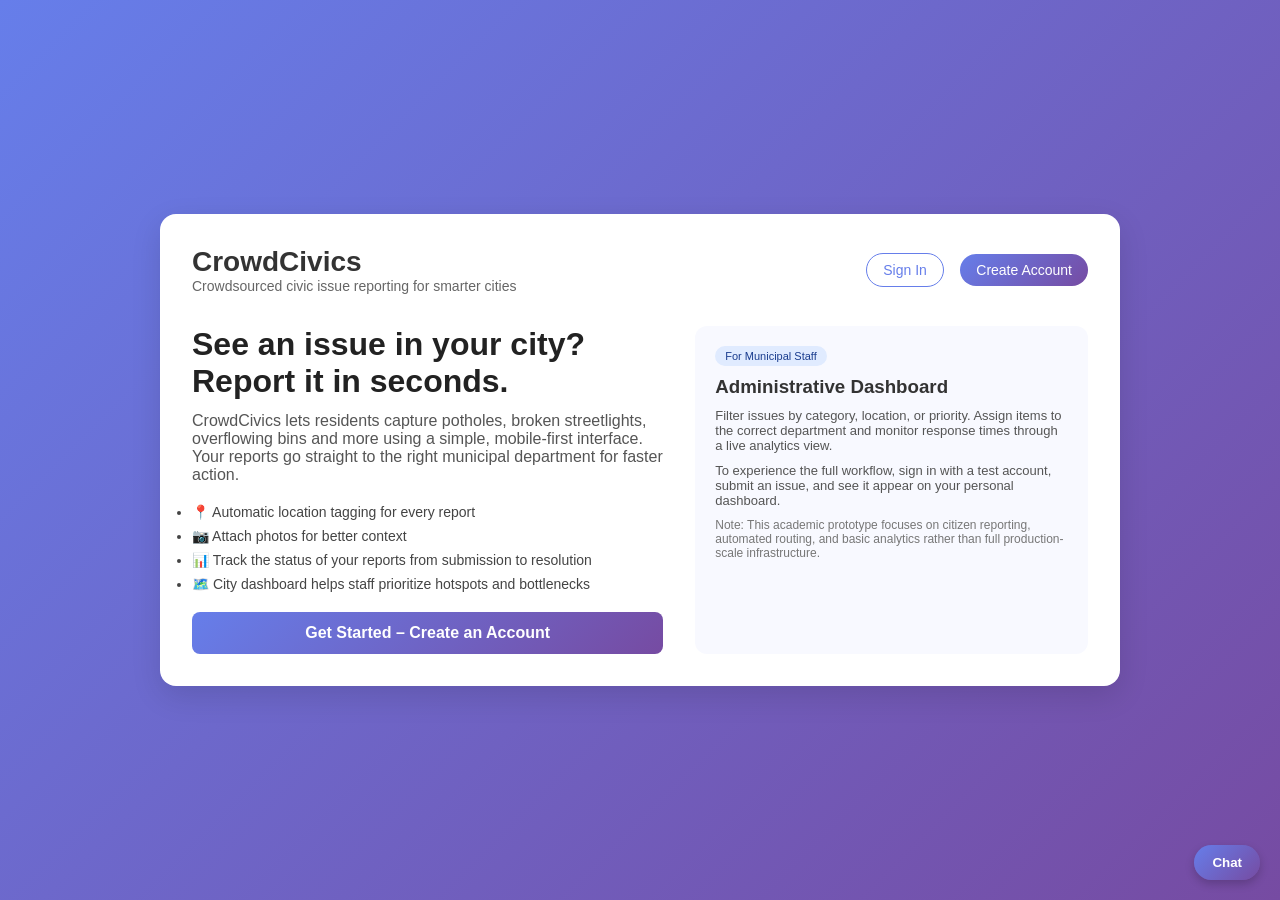
==== index.html @ 0d4c7536 "first commit" ====
<!DOCTYPE html>
<html lang="en">
<head>
    <meta charset="UTF-8">
    <meta name="viewport" content="width=device-width, initial-scale=1.0">
    <title>CrowdCivics - Civic Issue Reporting</title>
    <link rel="stylesheet" href="styles.css">
    <style>
        .landing-page {
            background: white;
            border-radius: 16px;
            padding: 32px;
            box-shadow: 0 10px 30px rgba(0,0,0,0.12);
            max-width: 960px;
            margin: 0 auto;
        }
        .landing-header {
            display: flex;
            justify-content: space-between;
            align-items: center;
            margin-bottom: 32px;
        }
        .brand-title {
            font-size: 28px;
            font-weight: 700;
            color: #333;
        }
        .brand-subtitle {
            color: #666;
            font-size: 14px;
        }
        .landing-nav a {
            margin-left: 12px;
            padding: 8px 16px;
            border-radius: 999px;
            font-size: 14px;
            text-decoration: none;
        }
        .nav-login {
            border: 1px solid #667eea;
            color: #667eea;
            background: white;
        }
        .nav-register {
            background: linear-gradient(135deg, #667eea 0%, #764ba2 100%);
            color: white;
            border: none;
        }
        .landing-content {
            display: grid;
            grid-template-columns: 1.2fr 1fr;
            gap: 32px;
        }
        .landing-hero h1 {
            font-size: 32px;
            margin-bottom: 12px;
            color: #222;
        }
        .landing-hero p {
            color: #555;
            margin-bottom: 20px;
        }
        .landing-bullets li {
            margin-bottom: 8px;
            color: #444;
            font-size: 14px;
        }
        .cta-buttons {
            margin-top: 20px;
        }
        .cta-buttons a {
            text-decoration: none;
        }
        .landing-secondary {
            background: #f8f9ff;
            border-radius: 12px;
            padding: 20px;
        }
        .landing-secondary h3 {
            margin-bottom: 10px;
            color: #333;
        }
        .landing-secondary p {
            font-size: 13px;
            color: #555;
            margin-bottom: 10px;
        }
        .landing-tag {
            display: inline-block;
            padding: 4px 10px;
            border-radius: 999px;
            background: #e0ebff;
            color: #1a3d8f;
            font-size: 11px;
            margin-bottom: 10px;
        }
        @media (max-width: 900px) {
            .landing-content {
                grid-template-columns: 1fr;
            }
            .landing-header {
                flex-direction: column;
                align-items: flex-start;
                gap: 12px;
            }
            .landing-page {
                padding: 24px 18px;
            }
        }
    </style>
</head>
<body>
    <div class="container">
        <div class="landing-page">
            <header class="landing-header">
                <div>
                    <div class="brand-title">CrowdCivics</div>
                    <div class="brand-subtitle">Crowdsourced civic issue reporting for smarter cities</div>
                </div>
                <nav class="landing-nav">
                    <a href="login.html" class="nav-login">Sign In</a>
                    <a href="register.html" class="nav-register">Create Account</a>
                </nav>
            </header>

            <main class="landing-content">
                <section class="landing-hero">
                    <h1>See an issue in your city? Report it in seconds.</h1>
                    <p>
                        CrowdCivics lets residents capture potholes, broken streetlights, overflowing bins
                        and more using a simple, mobile-first interface. Your reports go straight to the
                        right municipal department for faster action.
                    </p>
                    <ul class="landing-bullets">
                        <li>📍 Automatic location tagging for every report</li>
                        <li>📷 Attach photos for better context</li>
                        <li>📊 Track the status of your reports from submission to resolution</li>
                        <li>🗺️ City dashboard helps staff prioritize hotspots and bottlenecks</li>
                    </ul>
                    <div class="cta-buttons">
                        <a href="register.html">
                            <button class="btn-primary" type="button">Get Started – Create an Account</button>
                        </a>
                    </div>
                </section>

                <aside class="landing-secondary">
                    <span class="landing-tag">For Municipal Staff</span>
                    <h3>Administrative Dashboard</h3>
                    <p>
                        Filter issues by category, location, or priority. Assign items to the correct
                        department and monitor response times through a live analytics view.
                    </p>
                    <p>
                        To experience the full workflow, sign in with a test account, submit an issue,
                        and see it appear on your personal dashboard.
                    </p>
                    <p style="font-size:12px;color:#777;margin-top:8px;">
                        Note: This academic prototype focuses on citizen reporting, automated routing, and
                        basic analytics rather than full production-scale infrastructure.
                    </p>
                </aside>
            </main>
        </div>
    </div>

    <!-- Simple in-app chatbot widget -->
    <div class="chat-widget">
        <button id="chatToggle" class="chat-toggle">Chat</button>
        <div id="chatWindow" class="chat-window" aria-hidden="true">
            <div class="chat-header">
                <span>CrowdCivics Assistant</span>
                <button id="chatClose" class="chat-close">&times;</button>
            </div>
            <div id="chatMessages" class="chat-messages"></div>
            <form id="chatForm" class="chat-form">
                <input
                    id="chatInput"
                    type="text"
                    class="chat-input"
                    placeholder="Ask how to report an issue..."
                    autocomplete="off"
                />
                <button type="submit" class="chat-send">Send</button>
            </form>
        </div>
    </div>

    <script src="main.js"></script>
</body>
</html>
---- styles.css ----
/* Reset and Base Styles */
* {
    margin: 0;
    padding: 0;
    box-sizing: border-box;
}

body {
    font-family: 'Segoe UI', Tahoma, Geneva, Verdana, sans-serif;
    background: linear-gradient(135deg, #667eea 0%, #764ba2 100%);
    min-height: 100vh;
    display: flex;
    align-items: center;
    justify-content: center;
    padding: 20px;
}

.container {
    width: 100%;
    max-width: 1200px;
}

/* Login/Register Cards */
.login-card {
    background: white;
    padding: 40px;
    border-radius: 12px;
    box-shadow: 0 10px 30px rgba(0, 0, 0, 0.1);
    width: 100%;
    max-width: 400px;
    margin: 0 auto;
}

.login-card h2 {
    color: #333;
    text-align: center;
    margin-bottom: 8px;
    font-size: 28px;
}

.subtitle {
    color: #666;
    text-align: center;
    margin-bottom: 30px;
    font-size: 14px;
}

/* Form Styles */
.form-group {
    margin-bottom: 20px;
}

.form-group label {
    display: block;
    margin-bottom: 6px;
    color: #333;
    font-weight: 500;
    font-size: 14px;
}

.form-group input {
    width: 100%;
    padding: 12px 16px;
    border: 2px solid #e1e5e9;
    border-radius: 8px;
    font-size: 14px;
    transition: border-color 0.3s ease;
}

.form-group input:focus {
    outline: none;
    border-color: #667eea;
}

/* Button Styles */
.btn-primary {
    width: 100%;
    padding: 12px;
    background: linear-gradient(135deg, #667eea 0%, #764ba2 100%);
    color: white;
    border: none;
    border-radius: 8px;
    font-size: 16px;
    font-weight: 600;
    cursor: pointer;
    transition: transform 0.2s ease;
}

.btn-primary:hover {
    transform: translateY(-2px);
}

.btn-secondary {
    padding: 10px 20px;
    background: #6c757d;
    color: white;
    border: none;
    border-radius: 6px;
    cursor: pointer;
    font-size: 14px;
}

.btn-secondary:hover {
    background: #5a6268;
}

/* Links */
.links {
    margin-top: 20px;
    text-align: center;
}

.links a {
    color: #667eea;
    text-decoration: none;
    font-size: 14px;
}

.links a:hover {
    text-decoration: underline;
}

.links p {
    margin: 8px 0;
}

/* Message Styles */
.message {
    margin-top: 20px;
    padding: 12px;
    border-radius: 6px;
    text-align: center;
    font-size: 14px;
}

.success {
    background: #d4edda;
    color: #155724;
    border: 1px solid #c3e6cb;
}

.error {
    background: #f8d7da;
    color: #721c24;
    border: 1px solid #f5c6cb;
}

.info {
    background: #d1ecf1;
    color: #0c5460;
    border: 1px solid #bee5eb;
}

/* Dashboard Styles */
.dashboard {
    background: white;
    border-radius: 12px;
    padding: 30px;
    box-shadow: 0 10px 30px rgba(0, 0, 0, 0.1);
}

.dashboard-header {
    display: flex;
    justify-content: space-between;
    align-items: center;
    margin-bottom: 30px;
    padding-bottom: 20px;
    border-bottom: 1px solid #e1e5e9;
}

.dashboard-header h1 {
    color: #333;
    font-size: 32px;
}

.header-nav {
    display: flex;
    align-items: center;
    gap: 10px;
    flex-wrap: wrap;
}

.nav-link {
    text-decoration: none;
    padding: 8px 14px;
    border-radius: 999px;
    font-size: 13px;
    color: #444;
    border: 1px solid #e1e5e9;
    background: #ffffff;
    transition: background 0.2s ease, color 0.2s ease, border-color 0.2s ease;
}

.nav-link:hover {
    background: #667eea;
    color: #ffffff;
    border-color: #667eea;
}

.user-info {
    margin-bottom: 30px;
}

.user-info h2 {
    color: #333;
    margin-bottom: 15px;
}

.info-card {
    background: #f8f9fa;
    padding: 20px;
    border-radius: 8px;
    border-left: 4px solid #667eea;
}

.info-card p {
    margin: 8px 0;
    color: #555;
}

.dashboard-actions h3 {
    color: #333;
    margin-bottom: 15px;
}

.action-buttons {
    display: flex;
    gap: 15px;
    flex-wrap: wrap;
}

.btn-action {
    padding: 12px 24px;
    background: #667eea;
    color: white;
    border: none;
    border-radius: 6px;
    cursor: pointer;
    font-size: 14px;
    transition: background 0.3s ease;
}

.btn-action:hover {
    background: #5a6fd8;
}
/* Add to your existing CSS */
.input-with-button {
    display: flex;
    gap: 10px;
}

.input-with-button input {
    flex: 1;
}

.btn-secondary {
    padding: 12px 16px;
    background: #6c757d;
    color: white;
    border: none;
    border-radius: 6px;
    cursor: pointer;
    font-size: 14px;
    white-space: nowrap;
}

.btn-secondary:hover {
    background: #5a6268;
}

.btn-secondary:disabled {
    background: #ccc;
    cursor: not-allowed;
}

.otp-timer {
    font-weight: bold;
}

/* Responsive adjustments */
@media (max-width: 480px) {
    .input-with-button {
        flex-direction: column;
    }
    
    .btn-secondary {
        width: 100%;
    }
}

/* Responsive Design */
@media (max-width: 768px) {
    .container {
        padding: 10px;
    }
    
    .login-card {
        padding: 30px 20px;
    }
    
    .dashboard {
        padding: 20px;
    }
    
    .dashboard-header {
        flex-direction: column;
        gap: 15px;
        text-align: center;
    }
    
    .action-buttons,
    .header-nav {
        flex-direction: column;
        justify-content: center;
    }
    
    .btn-action {
        width: 100%;
    }
}

.debug-info {
    border-left: 4px solid #007bff;
    font-family: monospace;
    font-size: 12px;
}

.info-card {
    background: #f8f9fa;
    padding: 20px;
    border-radius: 8px;
    border-left: 4px solid #28a745;
}

.info-card p {
    margin: 8px 0;
    padding: 5px;
    background: white;
    border-radius: 4px;
}

/* Issue reporting dashboard */
.dashboard-grid {
    display: grid;
    grid-template-columns: 1.2fr 1fr;
    gap: 24px;
    margin-bottom: 24px;
}

.card {
    background: #ffffff;
    border-radius: 10px;
    padding: 20px;
    box-shadow: 0 4px 12px rgba(0, 0, 0, 0.06);
}

.card h2 {
    margin-bottom: 16px;
    color: #333;
}

.issue-list {
    max-height: 420px;
    overflow-y: auto;
    display: flex;
    flex-direction: column;
    gap: 12px;
}

.issue-card {
    border: 1px solid #e1e5e9;
    border-radius: 8px;
    padding: 12px 14px;
    background: #fafbfc;
}

.issue-card-header {
    display: flex;
    justify-content: space-between;
    align-items: center;
    margin-bottom: 4px;
}

.issue-title {
    font-weight: 600;
    color: #222;
    font-size: 14px;
}

.issue-status {
    font-size: 11px;
    padding: 3px 8px;
    border-radius: 999px;
    text-transform: uppercase;
    letter-spacing: 0.04em;
}

.status-NEW {
    background: #e3f2fd;
    color: #0d47a1;
}

.status-IN_PROGRESS {
    background: #fff3cd;
    color: #856404;
}

.status-RESOLVED {
    background: #d4edda;
    color: #155724;
}

.status-REJECTED {
    background: #f8d7da;
    color: #721c24;
}

.issue-meta {
    font-size: 11px;
    color: #666;
    margin-bottom: 6px;
}

.issue-description {
    font-size: 13px;
    color: #444;
    margin-bottom: 6px;
}

.issue-photo-thumb {
    max-width: 100%;
    max-height: 120px;
    border-radius: 6px;
    margin-top: 4px;
}

.location-row {
    display: flex;
    gap: 10px;
    align-items: center;
    flex-wrap: wrap;
}

.location-coordinates {
    font-size: 12px;
    color: #555;
}

.analytics-grid {
    display: grid;
    grid-template-columns: repeat(auto-fit, minmax(160px, 1fr));
    gap: 16px;
}

.analytics-card {
    background: #f8f9fa;
    padding: 14px;
    border-radius: 8px;
    border-left: 4px solid #667eea;
}

.analytics-card h4 {
    font-size: 13px;
    margin-bottom: 8px;
    color: #333;
}

.analytics-card p {
    font-size: 13px;
    margin-bottom: 4px;
    color: #555;
}

@media (max-width: 900px) {
    .dashboard-grid {
        grid-template-columns: 1fr;
    }
}

/* Dashboard quick options */
.dashboard-options {
    margin-bottom: 24px;
}

.dashboard-options h2 {
    margin-bottom: 12px;
    color: #333;
}

.option-grid {
    display: grid;
    grid-template-columns: repeat(auto-fit, minmax(200px, 1fr));
    gap: 16px;
}

.option-card {
    display: block;
    background: #f8f9fa;
    border-radius: 10px;
    padding: 16px;
    text-decoration: none;
    color: inherit;
    box-shadow: 0 2px 8px rgba(0,0,0,0.04);
    border: 1px solid #e1e5e9;
    transition: transform 0.15s ease, box-shadow 0.15s ease, border-color 0.15s ease;
}

.option-card h3 {
    font-size: 16px;
    margin-bottom: 8px;
    color: #222;
}

.option-card p {
    font-size: 13px;
    color: #555;
}

.option-card:hover {
    transform: translateY(-2px);
    box-shadow: 0 4px 14px rgba(0,0,0,0.08);
    border-color: #667eea;
}

/* Chatbot widget */
.chat-widget {
    position: fixed;
    right: 20px;
    bottom: 20px;
    z-index: 1000;
}

.chat-toggle {
    padding: 10px 18px;
    border-radius: 999px;
    border: none;
    background: linear-gradient(135deg, #667eea 0%, #764ba2 100%);
    color: #ffffff;
    font-weight: 600;
    cursor: pointer;
    box-shadow: 0 4px 10px rgba(0,0,0,0.2);
}

.chat-window {
    display: none;
    position: absolute;
    right: 0;
    bottom: 50px;
    width: 320px;
    max-height: 420px;
    background: #ffffff;
    border-radius: 10px;
    box-shadow: 0 8px 20px rgba(0,0,0,0.25);
    overflow: hidden;
}

.chat-window.open {
    display: flex;
    flex-direction: column;
}

.chat-header {
    display: flex;
    justify-content: space-between;
    align-items: center;
    padding: 10px 12px;
    background: #667eea;
    color: #ffffff;
    font-size: 14px;
}

.chat-close {
    background: transparent;
    border: none;
    color: #ffffff;
    font-size: 18px;
    cursor: pointer;
}

.chat-messages {
    padding: 10px;
    flex: 1;
    overflow-y: auto;
    font-size: 13px;
    background: #f7f7fb;
}

.chat-message {
    margin-bottom: 8px;
    max-width: 90%;
    padding: 6px 10px;
    border-radius: 8px;
}

.chat-message.user {
    background: #e3f2fd;
    align-self: flex-end;
}

.chat-message.bot {
    background: #ffffff;
    border: 1px solid #e1e5e9;
}

.chat-form {
    display: flex;
    gap: 6px;
    padding: 8px;
    border-top: 1px solid #e1e5e9;
    background: #ffffff;
}

.chat-input {
    flex: 1;
    border-radius: 6px;
    border: 1px solid #d0d4da;
    padding: 6px 8px;
    font-size: 13px;
}

.chat-send {
    padding: 6px 10px;
    border-radius: 6px;
    border: none;
    background: #667eea;
    color: #ffffff;
    font-size: 13px;
    cursor: pointer;
}

@media (max-width: 768px) {
    .chat-widget {
        right: 10px;
        bottom: 10px;
    }
    .chat-window {
        width: calc(100vw - 20px);
        right: 0;
        left: 0;
        margin: 0 auto;
        bottom: 60px;
        max-height: 60vh;
    }
}
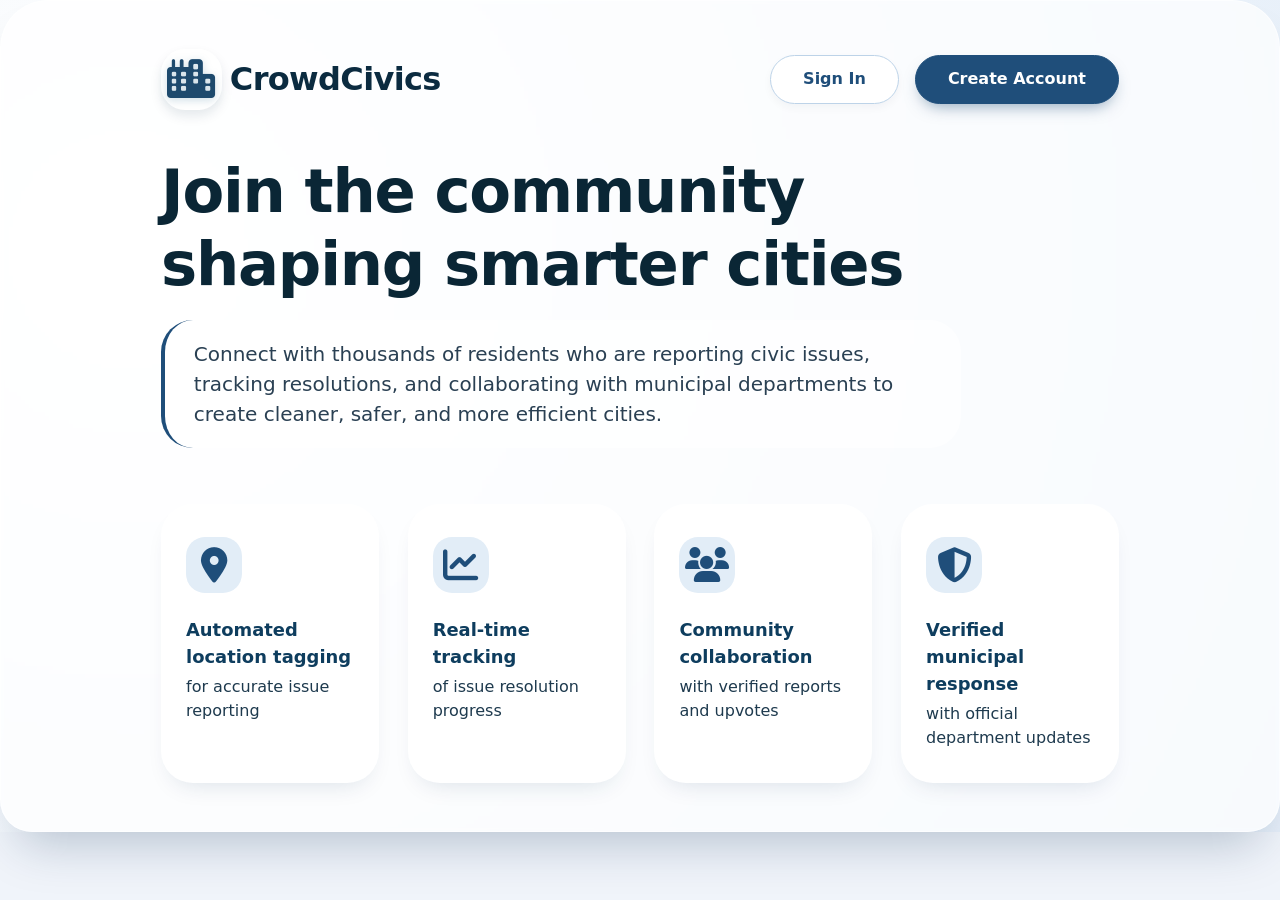
==== commit 0a5204d9: "Updated frontend UI and fixed login issues" ====
--- a/index.html
+++ b/index.html
@@ -1,191 +1,301 @@
 <!DOCTYPE html>
 <html lang="en">
+
 <head>
     <meta charset="UTF-8">
     <meta name="viewport" content="width=device-width, initial-scale=1.0">
-    <title>CrowdCivics - Civic Issue Reporting</title>
-    <link rel="stylesheet" href="styles.css">
+    <title>CrowdCivics · full‑screen welcome</title>
+    <link rel="stylesheet" href="https://cdnjs.cloudflare.com/ajax/libs/font-awesome/6.4.0/css/all.min.css">
     <style>
-        .landing-page {
+        * {
+            margin: 0;
+            padding: 0;
+            box-sizing: border-box;
+        }
+
+        html,
+        body {
+            background: #f0f4fa;
+            font-family: system-ui, -apple-system, 'Segoe UI', Roboto, 'Helvetica Neue', sans-serif;
+            line-height: 1.5;
+            color: #1e293b;
+        }
+
+        .brand-section {
+            display: flex;
+            align-items: center;
+            justify-content: center;
+            background: radial-gradient(circle at 10% 30%, #ffffff, #e6eff9);
+            /* padding: 2rem 1.5rem; */
+        }
+
+        .brand-content {
+            margin: 0 auto;
+            background-color: rgba(255, 255, 255, 0.7);
+            backdrop-filter: blur(2px);
+            border-radius: 3rem 3rem 2rem 2rem;
+            padding: 3rem 10rem;
+            box-shadow: 0 30px 50px -20px rgba(0, 40, 80, 0.25);
+            border: 1px solid rgba(255, 255, 255, 0.6);
+        }
+
+        .logo {
+            display: flex;
+            align-items: center;
+            justify-content: space-between;
+            flex-wrap: wrap;
+            gap: 1.5rem 1rem;
+            margin-bottom: 2.8rem;
+        }
+
+        .logo-icon {
+            font-size: 2.4rem;
+            color: #1e4a6d;
             background: white;
-            border-radius: 16px;
-            padding: 32px;
-            box-shadow: 0 10px 30px rgba(0,0,0,0.12);
-            max-width: 960px;
-            margin: 0 auto;
-        }
-        .landing-header {
-            display: flex;
-            justify-content: space-between;
-            align-items: center;
-            margin-bottom: 32px;
-        }
+            width: 3.8rem;
+            height: 3.8rem;
+            display: inline-flex;
+            align-items: center;
+            justify-content: center;
+            border-radius: 1.5rem;
+            box-shadow: 0 6px 12px rgba(0, 40, 70, 0.1);
+        }
+
+        .logo-text {
+            font-size: 2rem;
+            font-weight: 650;
+            letter-spacing: -0.02em;
+            color: #0b2b40;
+            margin-left: 0.2rem;
+        }
+
+        .form-toggle {
+            display: flex;
+            gap: 1rem;
+            align-items: center;
+            flex-wrap: wrap;
+        }
+
+        a.toggle-btn {
+            text-decoration: none;
+            display: inline-block;
+            font-weight: 600;
+            font-size: 1rem;
+            padding: 0.7rem 2rem;
+            border-radius: 60px;
+            transition: all 0.2s ease;
+            text-align: center;
+            border: 1.5px solid transparent;
+            cursor: pointer;
+        }
+
+        #loginToggle {
+            background-color: white;
+            color: #1f4e7a;
+            border-color: #bdd3e8;
+            box-shadow: 0 4px 8px rgba(0, 30, 60, 0.04);
+        }
+
+        #loginToggle:hover {
+            background-color: #e9f0f8;
+            border-color: #7fa3c2;
+            transform: translateY(-2px);
+            box-shadow: 0 12px 18px -8px rgba(20, 80, 140, 0.2);
+        }
+
+        #registerToggle {
+            background: #1f4e7a;
+            color: white;
+            border-color: #1f4e7a;
+            box-shadow: 0 8px 16px -6px #1f4e7a80;
+        }
+
+        #registerToggle:hover {
+            background: #123a5a;
+            border-color: #0e2e48;
+            transform: translateY(-2px);
+            box-shadow: 0 16px 22px -8px #0f3e62;
+        }
+
         .brand-title {
-            font-size: 28px;
+            font-size: clamp(2.2rem, 5vw, 3.8rem);
+            font-weight: 750;
+            line-height: 1.2;
+            max-width: 900px;
+            color: #0a2635;
+            margin: 0.5rem 0 1.2rem 0;
+            letter-spacing: -0.02em;
+        }
+
+        .brand-subtitle {
+            font-size: 1.25rem;
+            color: #2a4053;
+            max-width: 800px;
+            margin-bottom: 3.5rem;
+            font-weight: 400;
+            background: rgba(255, 255, 255, 0.6);
+            padding: 1.2rem 1.8rem;
+            border-radius: 2rem;
+            border-left: 4px solid #1f4e7a;
+        }
+
+        .features {
+            display: grid;
+            grid-template-columns: repeat(4, 1fr);
+            gap: 1.8rem;
+            margin-top: 2rem;
+        }
+
+        .feature-item {
+            background: white;
+            border-radius: 2rem;
+            padding: 2rem 1.5rem;
+            display: flex;
+            flex-direction: column;
+            align-items: flex-start;
+            box-shadow: 0 12px 24px -12px rgba(0, 47, 85, 0.15);
+            transition: transform 0.2s, box-shadow 0.2s;
+            border: 1px solid rgba(255, 255, 255, 0.7);
+        }
+
+        .feature-item:hover {
+            transform: translateY(-6px);
+            box-shadow: 0 26px 35px -14px #1f4e7a50;
+        }
+
+        .feature-icon {
+            font-size: 2.2rem;
+            background: #e2edf7;
+            color: #1f4e7a;
+            width: 3.5rem;
+            height: 3.5rem;
+            display: flex;
+            align-items: center;
+            justify-content: center;
+            border-radius: 1.2rem;
+            margin-bottom: 1.5rem;
+        }
+
+        .feature-text {
+            font-size: 1rem;
+            color: #1e3a4e;
+            line-height: 1.5;
+        }
+
+        .feature-text strong {
+            color: #0e3d5e;
             font-weight: 700;
-            color: #333;
-        }
-        .brand-subtitle {
-            color: #666;
-            font-size: 14px;
-        }
-        .landing-nav a {
-            margin-left: 12px;
-            padding: 8px 16px;
-            border-radius: 999px;
-            font-size: 14px;
-            text-decoration: none;
-        }
-        .nav-login {
-            border: 1px solid #667eea;
-            color: #667eea;
-            background: white;
-        }
-        .nav-register {
-            background: linear-gradient(135deg, #667eea 0%, #764ba2 100%);
-            color: white;
-            border: none;
-        }
-        .landing-content {
-            display: grid;
-            grid-template-columns: 1.2fr 1fr;
-            gap: 32px;
-        }
-        .landing-hero h1 {
-            font-size: 32px;
-            margin-bottom: 12px;
-            color: #222;
-        }
-        .landing-hero p {
-            color: #555;
-            margin-bottom: 20px;
-        }
-        .landing-bullets li {
-            margin-bottom: 8px;
-            color: #444;
-            font-size: 14px;
-        }
-        .cta-buttons {
-            margin-top: 20px;
-        }
-        .cta-buttons a {
-            text-decoration: none;
-        }
-        .landing-secondary {
-            background: #f8f9ff;
-            border-radius: 12px;
-            padding: 20px;
-        }
-        .landing-secondary h3 {
-            margin-bottom: 10px;
-            color: #333;
-        }
-        .landing-secondary p {
-            font-size: 13px;
-            color: #555;
-            margin-bottom: 10px;
-        }
-        .landing-tag {
-            display: inline-block;
-            padding: 4px 10px;
-            border-radius: 999px;
-            background: #e0ebff;
-            color: #1a3d8f;
-            font-size: 11px;
-            margin-bottom: 10px;
-        }
-        @media (max-width: 900px) {
-            .landing-content {
+            display: block;
+            margin-bottom: 0.25rem;
+            font-size: 1.12rem;
+        }
+
+        /* @media (max-width: 1000px) {
+            .features {
+                grid-template-columns: repeat(2, 1fr);
+            }
+
+            .brand-content {
+                padding: 2.5rem 2rem;
+            }
+        } */
+
+        @media (max-width: 600px) {
+            .features {
                 grid-template-columns: 1fr;
             }
-            .landing-header {
+
+            .logo {
                 flex-direction: column;
                 align-items: flex-start;
-                gap: 12px;
-            }
-            .landing-page {
-                padding: 24px 18px;
-            }
+            }
+
+            .form-toggle {
+                width: 100%;
+                justify-content: flex-start;
+            }
+        }
+
+        @media (min-width: 1800px) {
+            .brand-content {
+                max-width: 1500px;
+            }
+        }
+
+        a.toggle-btn:active {
+            transform: translateY(1px);
+            box-shadow: none;
+        }
+
+        .logo-icon i {
+            filter: drop-shadow(0 2px 4px rgba(0, 80, 120, 0.2));
         }
     </style>
 </head>
+
 <body>
-    <div class="container">
-        <div class="landing-page">
-            <header class="landing-header">
-                <div>
-                    <div class="brand-title">CrowdCivics</div>
-                    <div class="brand-subtitle">Crowdsourced civic issue reporting for smarter cities</div>
-                </div>
-                <nav class="landing-nav">
-                    <a href="login.html" class="nav-login">Sign In</a>
-                    <a href="register.html" class="nav-register">Create Account</a>
-                </nav>
-            </header>
-
-            <main class="landing-content">
-                <section class="landing-hero">
-                    <h1>See an issue in your city? Report it in seconds.</h1>
-                    <p>
-                        CrowdCivics lets residents capture potholes, broken streetlights, overflowing bins
-                        and more using a simple, mobile-first interface. Your reports go straight to the
-                        right municipal department for faster action.
-                    </p>
-                    <ul class="landing-bullets">
-                        <li>📍 Automatic location tagging for every report</li>
-                        <li>📷 Attach photos for better context</li>
-                        <li>📊 Track the status of your reports from submission to resolution</li>
-                        <li>🗺️ City dashboard helps staff prioritize hotspots and bottlenecks</li>
-                    </ul>
-                    <div class="cta-buttons">
-                        <a href="register.html">
-                            <button class="btn-primary" type="button">Get Started – Create an Account</button>
-                        </a>
-                    </div>
-                </section>
-
-                <aside class="landing-secondary">
-                    <span class="landing-tag">For Municipal Staff</span>
-                    <h3>Administrative Dashboard</h3>
-                    <p>
-                        Filter issues by category, location, or priority. Assign items to the correct
-                        department and monitor response times through a live analytics view.
-                    </p>
-                    <p>
-                        To experience the full workflow, sign in with a test account, submit an issue,
-                        and see it appear on your personal dashboard.
-                    </p>
-                    <p style="font-size:12px;color:#777;margin-top:8px;">
-                        Note: This academic prototype focuses on citizen reporting, automated routing, and
-                        basic analytics rather than full production-scale infrastructure.
-                    </p>
-                </aside>
-            </main>
+
+    <div class="brand-section">
+        <div class="brand-content">
+            <div class="logo">
+                <div style="display: flex; align-items: center; gap: 0.3rem;">
+                    <div class="logo-icon">
+                        <i class="fas fa-city"></i>
+                    </div>
+                    <div class="logo-text">CrowdCivics</div>
+                </div>
+                <div class="form-toggle">
+                    <a href="login.html" class="toggle-btn" id="loginToggle" target="_blank">Sign In</a>
+                    <a href="register.html" class="toggle-btn" id="registerToggle" target="_blank">Create Account</a>
+                </div>
+            </div>
+
+            <h1 class="brand-title">Join the community shaping smarter cities</h1>
+            <p class="brand-subtitle">
+                Connect with thousands of residents who are reporting civic issues, tracking resolutions,
+                and collaborating with municipal departments to create cleaner, safer, and more efficient cities.
+            </p>
+
+            <div class="features">
+                <div class="feature-item">
+                    <div class="feature-icon">
+                        <i class="fas fa-map-marker-alt"></i>
+                    </div>
+                    <div class="feature-text">
+                        <strong>Automated location tagging</strong> for accurate issue reporting
+                    </div>
+                </div>
+
+                <div class="feature-item">
+                    <div class="feature-icon">
+                        <i class="fas fa-chart-line"></i>
+                    </div>
+                    <div class="feature-text">
+                        <strong>Real-time tracking</strong> of issue resolution progress
+                    </div>
+                </div>
+
+                <div class="feature-item">
+                    <div class="feature-icon">
+                        <i class="fas fa-users"></i>
+                    </div>
+                    <div class="feature-text">
+                        <strong>Community collaboration</strong> with verified reports and upvotes
+                    </div>
+                </div>
+
+                <div class="feature-item">
+                    <div class="feature-icon">
+                        <i class="fas fa-shield-alt"></i>
+                    </div>
+                    <div class="feature-text">
+                        <strong>Verified municipal response</strong> with official department updates
+                    </div>
+                </div>
+            </div>
         </div>
     </div>
 
-    <!-- Simple in-app chatbot widget -->
-    <div class="chat-widget">
-        <button id="chatToggle" class="chat-toggle">Chat</button>
-        <div id="chatWindow" class="chat-window" aria-hidden="true">
-            <div class="chat-header">
-                <span>CrowdCivics Assistant</span>
-                <button id="chatClose" class="chat-close">&times;</button>
-            </div>
-            <div id="chatMessages" class="chat-messages"></div>
-            <form id="chatForm" class="chat-form">
-                <input
-                    id="chatInput"
-                    type="text"
-                    class="chat-input"
-                    placeholder="Ask how to report an issue..."
-                    autocomplete="off"
-                />
-                <button type="submit" class="chat-send">Send</button>
-            </form>
-        </div>
-    </div>
-
-    <script src="main.js"></script>
 </body>
-</html>
+
+</html>
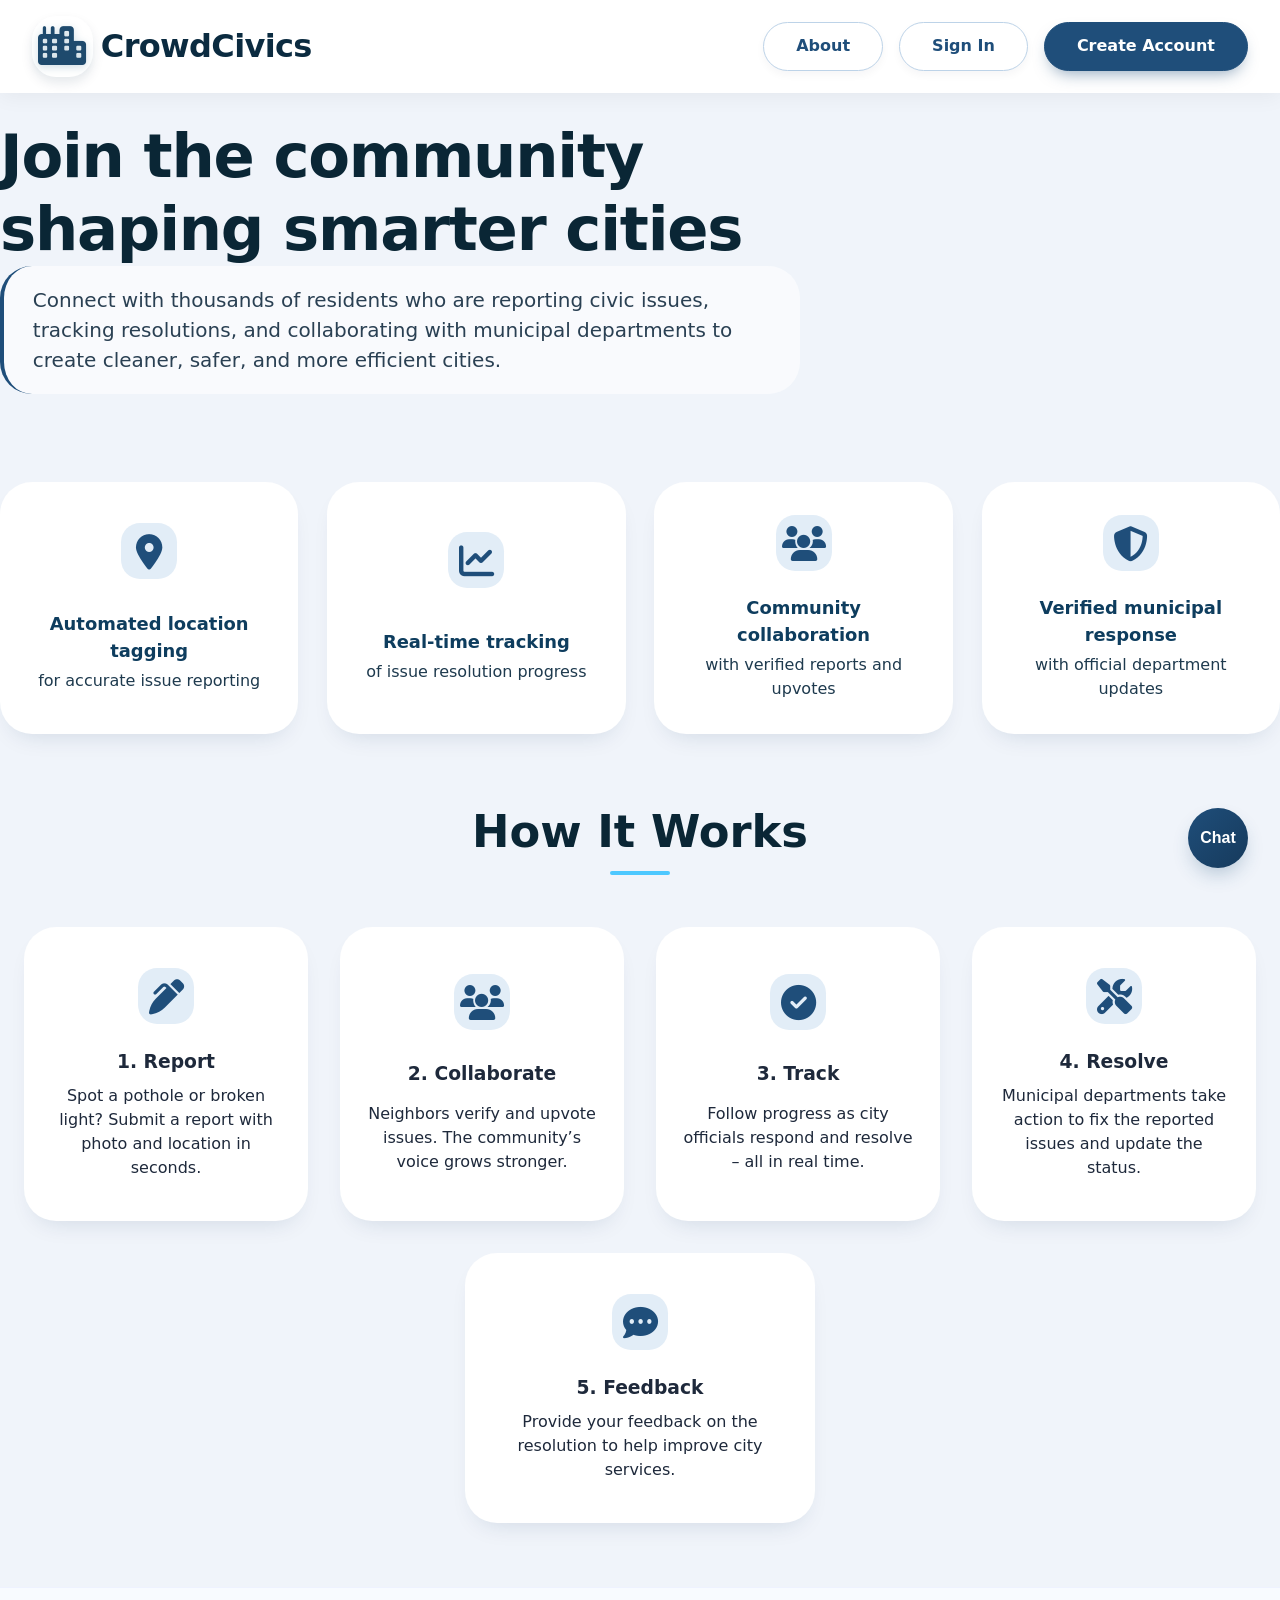
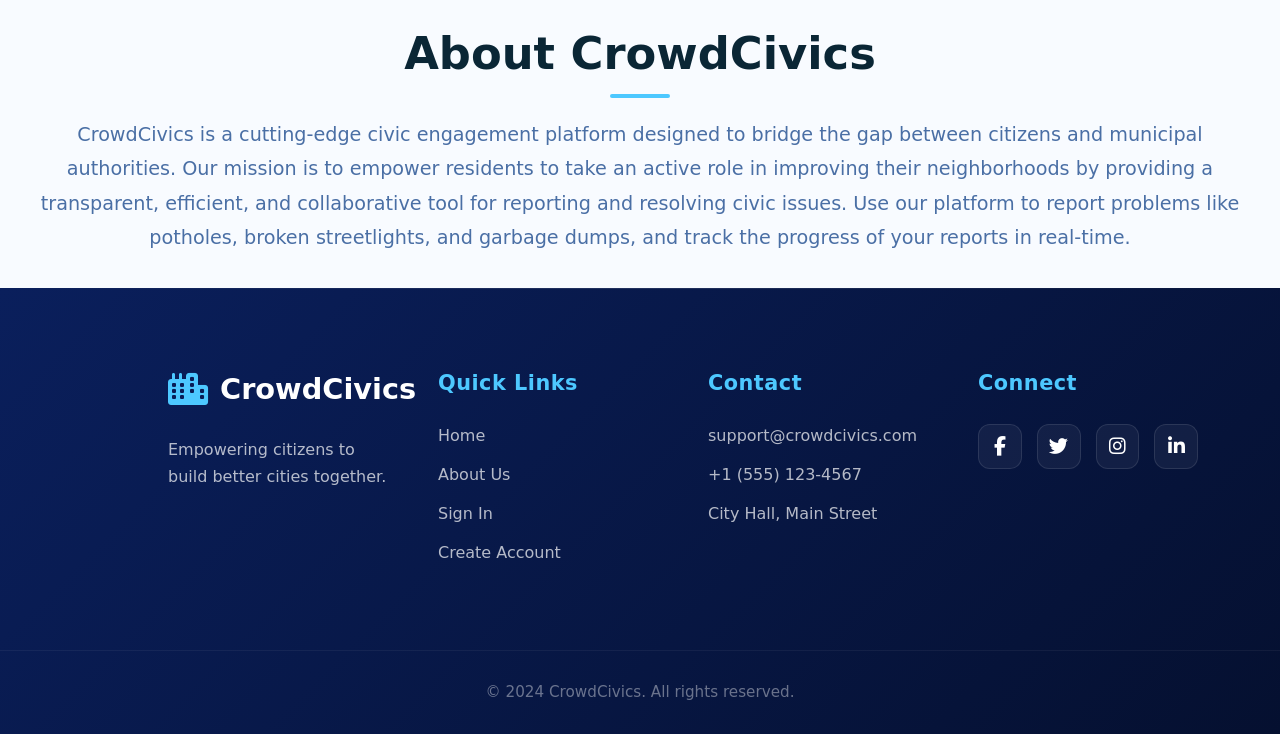
==== commit 668b9ebd: "Describe what you updated" ====
--- a/index.html
+++ b/index.html
@@ -19,14 +19,49 @@
             font-family: system-ui, -apple-system, 'Segoe UI', Roboto, 'Helvetica Neue', sans-serif;
             line-height: 1.5;
             color: #1e293b;
-        }
+            /* Ensure footer stays at bottom if content is short */
+            min-height: 100vh;
+            display: flex;
+            flex-direction: column;
+        }
+
+        .main-container {
+            max-width: 1200px;
+            min-width: 1000px;
+            /* Force rigid layout scaling */
+            margin: 0 auto;
+            width: 90%;
+            padding: 2rem 0;
+        }
+
+        .navbar {
+            background: white;
+            padding: 1rem 2rem;
+            box-shadow: 0 4px 20px rgba(0, 0, 0, 0.05);
+            position: fixed;
+            top: 0;
+            left: 0;
+            width: 100%;
+            z-index: 1000;
+            display: flex;
+            justify-content: center;
+        }
+
+        .navbar .logo {
+            width: 100%;
+            margin-bottom: 0;
+        }
+
+        /* --- Hero / Brand Section --- */
 
         .brand-section {
             display: flex;
             align-items: center;
             justify-content: center;
             background: radial-gradient(circle at 10% 30%, #ffffff, #e6eff9);
-            /* padding: 2rem 1.5rem; */
+            padding: 2rem 1.5rem;
+            flex: 1;
+            /* Pushes footer down */
         }
 
         .brand-content {
@@ -34,9 +69,11 @@
             background-color: rgba(255, 255, 255, 0.7);
             backdrop-filter: blur(2px);
             border-radius: 3rem 3rem 2rem 2rem;
-            padding: 3rem 10rem;
+            padding: 3rem 5rem;
             box-shadow: 0 30px 50px -20px rgba(0, 40, 80, 0.25);
             border: 1px solid rgba(255, 255, 255, 0.6);
+            max-width: 1200px;
+            width: 100%;
         }
 
         .logo {
@@ -45,6 +82,7 @@
             justify-content: space-between;
             flex-wrap: wrap;
             gap: 1.5rem 1rem;
+            width: 100%;
             margin-bottom: 2.8rem;
         }
 
@@ -59,6 +97,10 @@
             justify-content: center;
             border-radius: 1.5rem;
             box-shadow: 0 6px 12px rgba(0, 40, 70, 0.1);
+        }
+
+        .logo-icon i {
+            filter: drop-shadow(0 2px 4px rgba(0, 80, 120, 0.2));
         }
 
         .logo-text {
@@ -89,6 +131,11 @@
             cursor: pointer;
         }
 
+        a.toggle-btn:active {
+            transform: translateY(1px);
+            box-shadow: none;
+        }
+
         #loginToggle {
             background-color: white;
             color: #1f4e7a;
@@ -123,7 +170,8 @@
             line-height: 1.2;
             max-width: 900px;
             color: #0a2635;
-            margin: 0.5rem 0 1.2rem 0;
+            padding-top: 120px;
+            /* margin: 0.5rem 0 1.2rem 0; */
             letter-spacing: -0.02em;
         }
 
@@ -152,7 +200,9 @@
             padding: 2rem 1.5rem;
             display: flex;
             flex-direction: column;
-            align-items: flex-start;
+            justify-content: space-evenly;
+            align-items: center;
+            text-align: center;
             box-shadow: 0 12px 24px -12px rgba(0, 47, 85, 0.15);
             transition: transform 0.2s, box-shadow 0.2s;
             border: 1px solid rgba(255, 255, 255, 0.7);
@@ -190,7 +240,189 @@
             font-size: 1.12rem;
         }
 
-        /* @media (max-width: 1000px) {
+        /* --- About Section --- */
+
+        .about-section {
+            padding: 2rem 1.5rem;
+            background-color: #f8fbff;
+            text-align: center;
+            border-top: 1px solid #eef2ff;
+        }
+
+        .about-content {
+            max-width: 900px;
+            min-width: 800px;
+            /* Force rigid layout scaling */
+            margin: 0 auto;
+            padding: 0 30px;
+        }
+
+        .section-title {
+            font-size: 2.8rem;
+            color: #0a2635;
+            margin-bottom: 30px;
+            font-weight: 800;
+            position: relative;
+            display: inline-block;
+        }
+
+        .section-title::after {
+            content: '';
+            position: absolute;
+            bottom: -10px;
+            left: 50%;
+            transform: translateX(-50%);
+            width: 60px;
+            height: 4px;
+            background: #4dc8ff;
+            border-radius: 2px;
+        }
+
+        .about-text {
+            font-size: 1.2rem;
+            line-height: 1.8;
+            color: #4a6fa5;
+            font-weight: 400;
+        }
+
+
+        /* --- Footer Styles --- */
+
+        .footer {
+            background: linear-gradient(135deg, #0a1f5c 0%, #051030 100%);
+            color: white;
+            padding: 80px 0 30px;
+            font-size: 1rem;
+            position: relative;
+            overflow: hidden;
+            margin-top: auto;
+            /* Ensures footer is at bottom */
+        }
+
+        .footer::before {
+            content: '';
+            position: absolute;
+            top: 0;
+            left: 0;
+            right: 0;
+            height: 1px;
+            background: linear-gradient(to right, transparent, rgba(255, 255, 255, 0.1), transparent);
+        }
+
+        .footer-container {
+            max-width: 1200px;
+            margin: 0 auto;
+            display: flex;
+            justify-content: space-between;
+            flex-wrap: nowrap;
+            /* Prevent wrapping for rigid scaling */
+            gap: 50px;
+            padding: 0 10%;
+            /* Increase side padding */
+            position: relative;
+            z-index: 1;
+            min-width: 1000px;
+            /* Match main container */
+        }
+
+        .footer-column {
+            flex: 1;
+            min-width: 220px;
+        }
+
+        .footer-logo {
+            font-size: 1.8rem;
+            font-weight: 800;
+            margin-bottom: 25px;
+            display: flex;
+            align-items: center;
+            gap: 12px;
+            color: white;
+        }
+
+        .footer-logo i {
+            color: #4dc8ff;
+            font-size: 2rem;
+        }
+
+        .footer-desc {
+            color: rgba(255, 255, 255, 0.7);
+            line-height: 1.7;
+            margin-bottom: 25px;
+            max-width: 320px;
+        }
+
+        .footer-column h3 {
+            font-size: 1.3rem;
+            margin-bottom: 25px;
+            color: #4dc8ff;
+            font-weight: 700;
+            letter-spacing: 0.5px;
+        }
+
+        .footer-links {
+            list-style: none;
+        }
+
+        .footer-links li {
+            margin-bottom: 15px;
+        }
+
+        .footer-links a {
+            color: rgba(255, 255, 255, 0.7);
+            text-decoration: none;
+            transition: all 0.3s ease;
+            display: inline-flex;
+            align-items: center;
+            gap: 8px;
+        }
+
+        .footer-links a:hover {
+            color: #4dc8ff;
+            transform: translateX(5px);
+        }
+
+        .social-icons {
+            display: flex;
+            gap: 15px;
+        }
+
+        .social-icons a {
+            width: 45px;
+            height: 45px;
+            background: rgba(255, 255, 255, 0.05);
+            border: 1px solid rgba(255, 255, 255, 0.1);
+            border-radius: 12px;
+            display: flex;
+            align-items: center;
+            justify-content: center;
+            color: white;
+            text-decoration: none;
+            transition: all 0.3s ease;
+            font-size: 1.2rem;
+        }
+
+        .social-icons a:hover {
+            background: #4dc8ff;
+            color: #0a1f5c;
+            border-color: #4dc8ff;
+            transform: translateY(-5px);
+            box-shadow: 0 10px 20px rgba(77, 200, 255, 0.2);
+        }
+
+        .footer-bottom {
+            margin-top: 70px;
+            padding-top: 30px;
+            border-top: 1px solid rgba(255, 255, 255, 0.05);
+            text-align: center;
+            color: rgba(255, 255, 255, 0.4);
+            font-size: 0.95rem;
+        }
+
+
+        /* --- Responsive Queries --- */
+
+        @media (max-width: 768px) {
             .features {
                 grid-template-columns: repeat(2, 1fr);
             }
@@ -198,7 +430,7 @@
             .brand-content {
                 padding: 2.5rem 2rem;
             }
-        } */
+        }
 
         @media (max-width: 600px) {
             .features {
@@ -222,80 +454,361 @@
             }
         }
 
-        a.toggle-btn:active {
-            transform: translateY(1px);
-            box-shadow: none;
-        }
-
-        .logo-icon i {
-            filter: drop-shadow(0 2px 4px rgba(0, 80, 120, 0.2));
+        @media (max-width: 900px) {
+            .footer-container {
+                flex-direction: column;
+                gap: 60px;
+            }
+
+            .footer-column {
+                width: 50%;
+                text-align: center;
+                align-items: center;
+                display: flex;
+                flex-direction: column;
+            }
+
+            .footer-logo,
+            .social-icons {
+                justify-content: center;
+            }
+
+            .section-title {
+                font-size: 2.2rem;
+            }
+        }
+
+        /* --- Chat Widget --- */
+        .chat-widget {
+            position: fixed;
+            bottom: 2rem;
+            right: 2rem;
+            z-index: 1000;
+            display: flex;
+            flex-direction: column;
+            align-items: flex-end;
+            gap: 1rem;
+        }
+
+        .chat-toggle {
+            background: linear-gradient(135deg, #1f4e7a 0%, #163a5c 100%);
+            box-shadow: 0 10px 20px -5px rgba(31, 78, 122, 0.3);
+            border: none;
+            width: 60px;
+            height: 60px;
+            border-radius: 9999px;
+            color: white;
+            font-weight: 600;
+            cursor: pointer;
+            transition: all 0.3s ease;
+            display: flex;
+            align-items: center;
+            justify-content: center;
+            font-size: 1rem;
+        }
+
+        .chat-toggle:hover {
+            transform: scale(1.05) translateY(-2px);
+            box-shadow: 0 15px 25px -5px rgba(31, 78, 122, 0.4);
+        }
+
+        .chat-window {
+            background: white;
+            border-radius: 16px;
+            box-shadow: 0 20px 25px -5px rgba(0, 0, 0, 0.1), 0 8px 10px -6px rgba(0, 0, 0, 0.1);
+            border: 1px solid #e2e8f0;
+            width: 350px;
+            height: 500px;
+            display: none;
+            flex-direction: column;
+            overflow: hidden;
+            transition: all 0.3s ease;
+            transform-origin: bottom right;
+        }
+
+        .chat-window.open {
+            display: flex;
+            animation: slideIn 0.3s ease forwards;
+        }
+
+        @keyframes slideIn {
+            from {
+                opacity: 0;
+                transform: translateY(20px) scale(0.95);
+            }
+
+            to {
+                opacity: 1;
+                transform: translateY(0) scale(1);
+            }
+        }
+
+        .chat-header {
+            background: linear-gradient(135deg, #1f4e7a 0%, #163a5c 100%);
+            padding: 1rem;
+            color: white;
+            display: flex;
+            justify-content: space-between;
+            align-items: center;
+            font-weight: 600;
+        }
+
+        .chat-close {
+            background: transparent;
+            border: none;
+            color: white;
+            font-size: 1.5rem;
+            cursor: pointer;
+            padding: 0;
+            line-height: 1;
+            opacity: 0.8;
+            transition: all 0.3s ease;
+        }
+
+        .chat-close:hover {
+            opacity: 1;
+            transform: rotate(90deg);
+        }
+
+        .chat-messages {
+            flex: 1;
+            overflow-y: auto;
+            padding: 1rem;
+            display: flex;
+            flex-direction: column;
+            gap: 0.75rem;
+            background-color: #f8fafc;
+        }
+
+        .chat-message {
+            max-width: 80%;
+            padding: 0.75rem 1rem;
+            border-radius: 1rem;
+            font-size: 0.9rem;
+            line-height: 1.5;
+        }
+
+        .chat-message.bot {
+            align-self: flex-start;
+            background: white;
+            border: 1px solid #e2e8f0;
+            color: #1e293b;
+            border-bottom-left-radius: 0.25rem;
+        }
+
+        .chat-message.user {
+            align-self: flex-end;
+            background: #1f4e7a;
+            color: white;
+            border-bottom-right-radius: 0.25rem;
+        }
+
+        .chat-form {
+            padding: 1rem;
+            border-top: 1px solid #e2e8f0;
+            display: flex;
+            gap: 0.5rem;
+            background: white;
+        }
+
+        .chat-input {
+            flex: 1;
+            padding: 0.75rem;
+            border: 1px solid #cbd5e1;
+            border-radius: 9999px;
+            outline: none;
+            transition: all 0.3s ease;
+        }
+
+        .chat-input:focus {
+            border-color: #1f4e7a;
+            box-shadow: 0 0 0 2px rgba(31, 78, 122, 0.1);
+        }
+
+        .chat-send {
+            background: #1f4e7a;
+            color: white;
+            border: none;
+            padding: 0 1.25rem;
+            border-radius: 9999px;
+            font-weight: 600;
+            cursor: pointer;
+            transition: all 0.3s ease;
+        }
+
+        .chat-send:hover {
+            background: #123a5a;
         }
     </style>
 </head>
 
 <body>
-
-    <div class="brand-section">
-        <div class="brand-content">
-            <div class="logo">
-                <div style="display: flex; align-items: center; gap: 0.3rem;">
-                    <div class="logo-icon">
-                        <i class="fas fa-city"></i>
-                    </div>
-                    <div class="logo-text">CrowdCivics</div>
+    <nav class="navbar">
+        <div class="logo">
+            <div style="display: flex; align-items: center; gap: 0.3rem;">
+                <div class="logo-icon">
+                    <i class="fas fa-city"></i>
                 </div>
-                <div class="form-toggle">
-                    <a href="login.html" class="toggle-btn" id="loginToggle" target="_blank">Sign In</a>
-                    <a href="register.html" class="toggle-btn" id="registerToggle" target="_blank">Create Account</a>
-                </div>
-            </div>
-
-            <h1 class="brand-title">Join the community shaping smarter cities</h1>
-            <p class="brand-subtitle">
-                Connect with thousands of residents who are reporting civic issues, tracking resolutions,
-                and collaborating with municipal departments to create cleaner, safer, and more efficient cities.
-            </p>
-
-            <div class="features">
-                <div class="feature-item">
-                    <div class="feature-icon">
-                        <i class="fas fa-map-marker-alt"></i>
-                    </div>
-                    <div class="feature-text">
-                        <strong>Automated location tagging</strong> for accurate issue reporting
-                    </div>
-                </div>
-
-                <div class="feature-item">
-                    <div class="feature-icon">
-                        <i class="fas fa-chart-line"></i>
-                    </div>
-                    <div class="feature-text">
-                        <strong>Real-time tracking</strong> of issue resolution progress
-                    </div>
-                </div>
-
-                <div class="feature-item">
-                    <div class="feature-icon">
-                        <i class="fas fa-users"></i>
-                    </div>
-                    <div class="feature-text">
-                        <strong>Community collaboration</strong> with verified reports and upvotes
-                    </div>
-                </div>
-
-                <div class="feature-item">
-                    <div class="feature-icon">
-                        <i class="fas fa-shield-alt"></i>
-                    </div>
-                    <div class="feature-text">
-                        <strong>Verified municipal response</strong> with official department updates
-                    </div>
-                </div>
+                <div class="logo-text">CrowdCivics</div>
+            </div>
+            <div class="form-toggle">
+                <a href="#about" class="toggle-btn" id="loginToggle" style="color: #1f4e7a;">About</a>
+                <a href="login.html" class="toggle-btn" id="loginToggle">Sign In</a>
+                <a href="register.html" class="toggle-btn" id="registerToggle">Create Account</a>
+            </div>
+        </div>
+    </nav>
+
+    <h1 class="brand-title">Join the community shaping smarter cities</h1>
+    <p class="brand-subtitle">
+        Connect with thousands of residents who are reporting civic issues, tracking resolutions,
+        and collaborating with municipal departments to create cleaner, safer, and more efficient cities.
+    </p>
+
+    <div class="features">
+        <div class="feature-item">
+            <div class="feature-icon">
+                <i class="fas fa-map-marker-alt"></i>
+            </div>
+            <div class="feature-text">
+                <strong>Automated location tagging</strong> for accurate issue reporting
+            </div>
+        </div>
+
+        <div class="feature-item">
+            <div class="feature-icon">
+                <i class="fas fa-chart-line"></i>
+            </div>
+            <div class="feature-text">
+                <strong>Real-time tracking</strong> of issue resolution progress
+            </div>
+        </div>
+
+        <div class="feature-item">
+            <div class="feature-icon">
+                <i class="fas fa-users"></i>
+            </div>
+            <div class="feature-text">
+                <strong>Community collaboration</strong> with verified reports and upvotes
+            </div>
+        </div>
+
+        <div class="feature-item">
+            <div class="feature-icon">
+                <i class="fas fa-shield-alt"></i>
+            </div>
+            <div class="feature-text">
+                <strong>Verified municipal response</strong> with official department updates
             </div>
         </div>
     </div>
 
+    <div class="how-it-works" style="text-align: center; padding: 4rem 1.5rem;">
+        <h2 class="section-title">How It Works</h2>
+        <div class="steps"
+            style="display: flex; justify-content: center; gap: 2rem; margin-top: 2rem; flex-wrap: wrap;">
+            <div class="feature-item" style="flex: 1; min-width: 250px; max-width: 350px; padding: 2.5rem 1.5rem;">
+                <div class="feature-icon"><i class="fas fa-pen-alt"></i></div>
+                <h3 style="margin-bottom: 0.5rem;">1. Report</h3>
+                <p>Spot a pothole or broken light? Submit a report with photo and location in seconds.</p>
+            </div>
+            <div class="feature-item" style="flex: 1; min-width: 250px; max-width: 350px; padding: 2.5rem 1.5rem;">
+                <div class="feature-icon"><i class="fas fa-users"></i></div>
+                <h3 style="margin-bottom: 0.5rem;">2. Collaborate</h3>
+                <p>Neighbors verify and upvote issues. The community’s voice grows stronger.</p>
+            </div>
+            <div class="feature-item" style="flex: 1; min-width: 250px; max-width: 350px; padding: 2.5rem 1.5rem;">
+                <div class="feature-icon"><i class="fas fa-check-circle"></i></div>
+                <h3 style="margin-bottom: 0.5rem;">3. Track</h3>
+                <p>Follow progress as city officials respond and resolve – all in real time.</p>
+            </div>
+            <div class="feature-item" style="flex: 1; min-width: 250px; max-width: 350px; padding: 2.5rem 1.5rem;">
+                <div class="feature-icon"><i class="fas fa-tools"></i></div>
+                <h3 style="margin-bottom: 0.5rem;">4. Resolve</h3>
+                <p>Municipal departments take action to fix the reported issues and update the status.</p>
+            </div>
+            <div class="feature-item" style="flex: 1; min-width: 250px; max-width: 350px; padding: 2.5rem 1.5rem;">
+                <div class="feature-icon"><i class="fas fa-comment-dots"></i></div>
+                <h3 style="margin-bottom: 0.5rem;">5. Feedback</h3>
+                <p>Provide your feedback on the resolution to help improve city services.</p>
+            </div>
+        </div>
+    </div>
+
+
+    <!-- About Section -->
+    <section class="about-section" id="about">
+        <h2 class="section-title">About CrowdCivics</h2>
+        <p class="about-text">
+            CrowdCivics is a cutting-edge civic engagement platform designed to bridge the gap between citizens and
+            municipal authorities.
+            Our mission is to empower residents to take an active role in improving their neighborhoods by providing
+            a transparent,
+            efficient, and collaborative tool for reporting and resolving civic issues. Use our platform to report
+            problems like potholes,
+            broken streetlights, and garbage dumps, and track the progress of your reports in real-time.
+        </p>
+
+    </section>
+
+    <!-- Footer -->
+    <footer class="footer">
+        <div class="footer-container">
+            <div class="footer-column">
+                <div class="footer-logo">
+                    <i class="fas fa-city"></i> CrowdCivics
+                </div>
+                <p class="footer-desc">Empowering citizens to build better cities together.</p>
+            </div>
+            <div class="footer-column">
+                <h3>Quick Links</h3>
+                <ul class="footer-links">
+                    <li><a href="index.html">Home</a></li>
+                    <li><a href="#about">About Us</a></li>
+                    <li><a href="login.html">Sign In</a></li>
+                    <li><a href="register.html">Create Account</a></li>
+                </ul>
+            </div>
+            <div class="footer-column">
+                <h3>Contact</h3>
+                <ul class="footer-links">
+                    <li><a href="mailto:support@crowdcivics.com">support@crowdcivics.com</a></li>
+                    <li><a href="#">+1 (555) 123-4567</a></li>
+                    <li><a href="#">City Hall, Main Street</a></li>
+                </ul>
+            </div>
+            <div class="footer-column">
+                <h3>Connect</h3>
+                <div class="social-icons">
+                    <a href="#"><i class="fab fa-facebook-f"></i></a>
+                    <a href="#"><i class="fab fa-twitter"></i></a>
+                    <a href="#"><i class="fab fa-instagram"></i></a>
+                    <a href="#"><i class="fab fa-linkedin-in"></i></a>
+                </div>
+            </div>
+        </div>
+        <div class="footer-bottom">
+            <p>&copy; 2024 CrowdCivics. All rights reserved.</p>
+        </div>
+    </footer>
+
+    <div class="chat-widget">
+        <button id="chatToggle" class="chat-toggle">Chat</button>
+        <div id="chatWindow" class="chat-window" aria-hidden="true">
+            <div class="chat-header">
+                <span>CrowdCivics Assistant</span>
+                <button id="chatClose" class="chat-close">&times;</button>
+            </div>
+            <div id="chatMessages" class="chat-messages"></div>
+            <form id="chatForm" class="chat-form">
+                <input id="chatInput" type="text" class="chat-input" placeholder="Ask about issues, status, help..."
+                    autocomplete="off" />
+                <button type="submit" class="chat-send">Send</button>
+            </form>
+        </div>
+    </div>
+
+    <script src="main.js"></script>
 </body>
 
 </html>
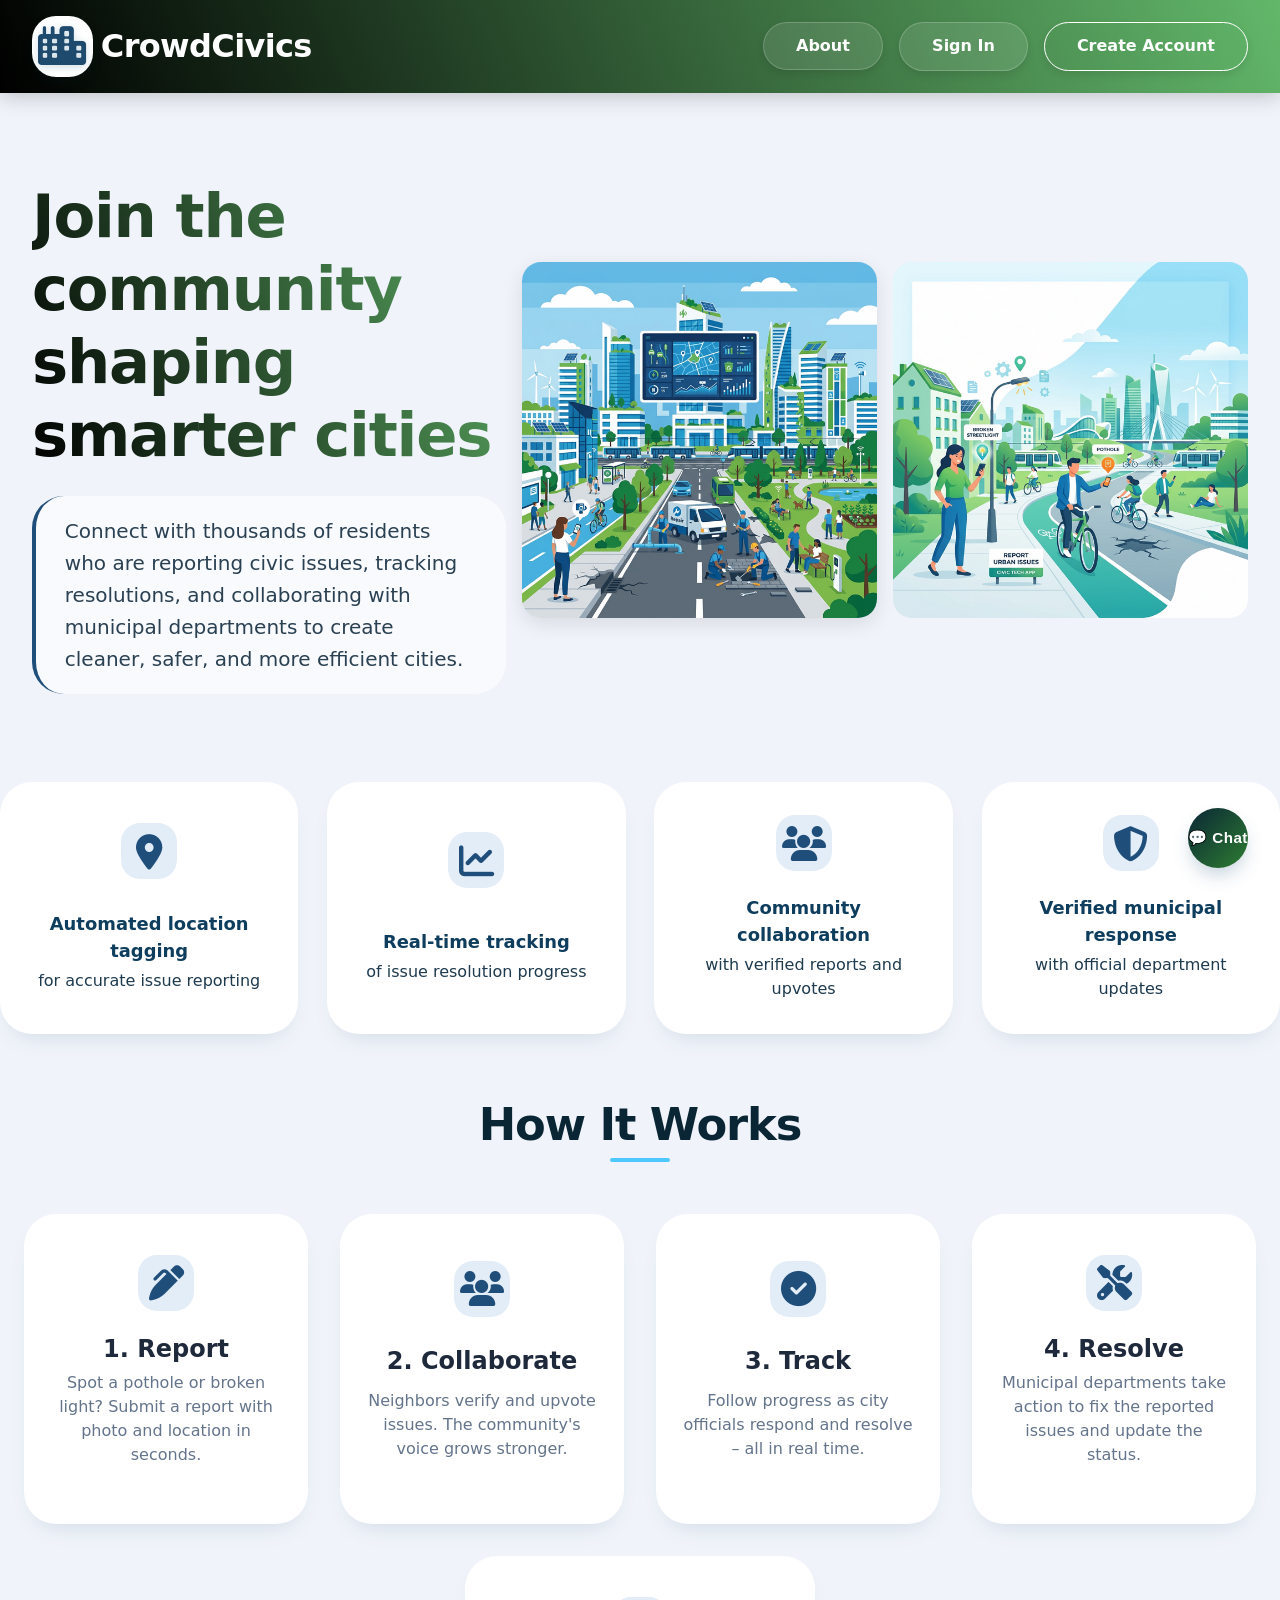
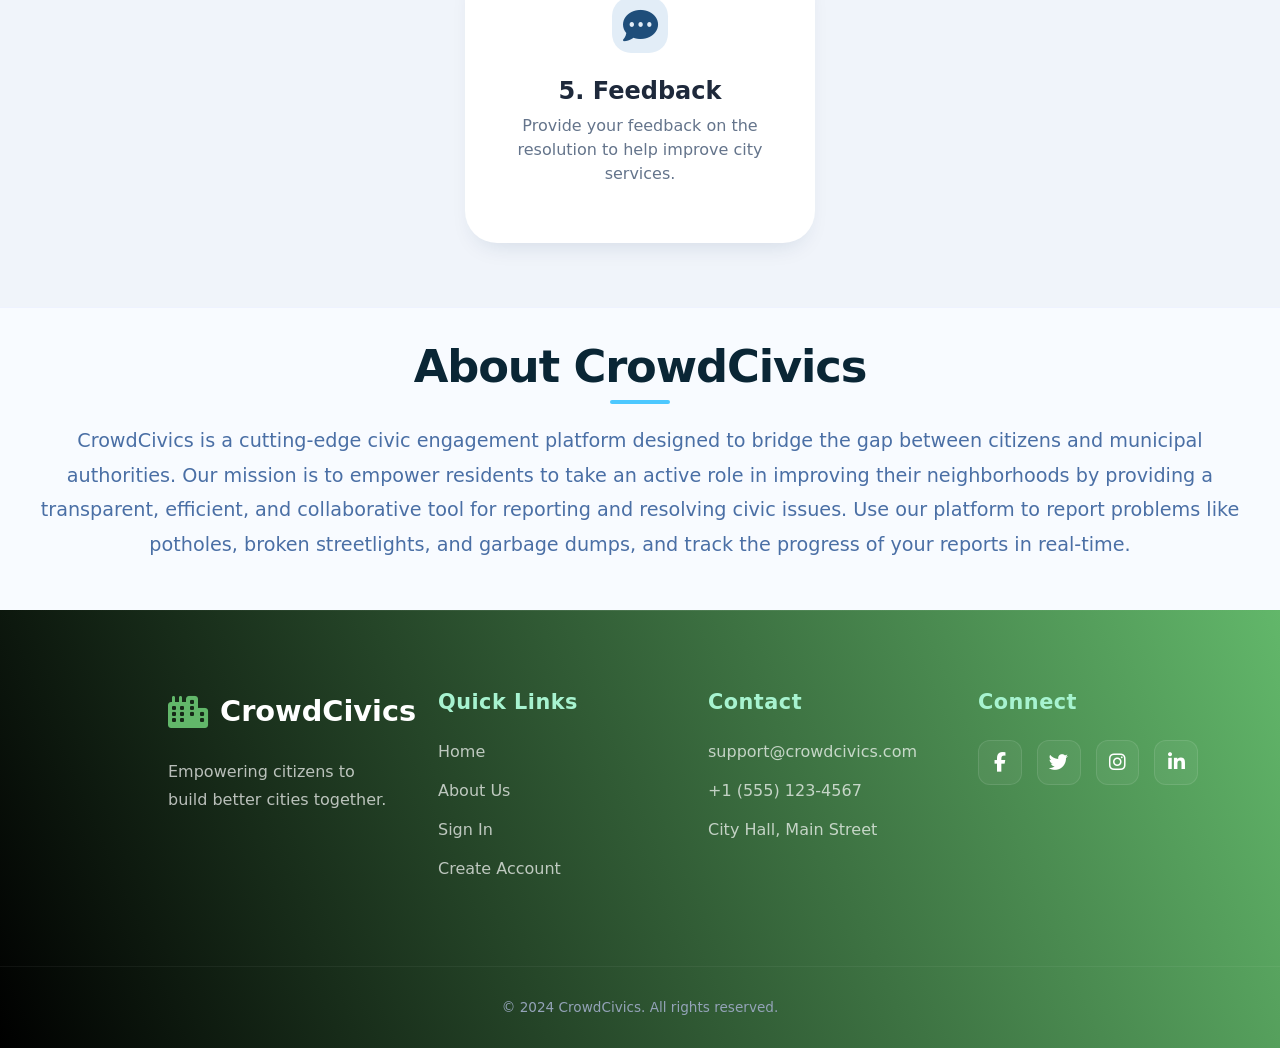
==== commit 10fbb6cf: "Updated project files" ====
--- a/index.html
+++ b/index.html
@@ -1,648 +1,15 @@
 <!DOCTYPE html>
-<html lang="en">
+<html lang="en" class="index-page">
 
 <head>
     <meta charset="UTF-8">
     <meta name="viewport" content="width=device-width, initial-scale=1.0">
     <title>CrowdCivics · full‑screen welcome</title>
     <link rel="stylesheet" href="https://cdnjs.cloudflare.com/ajax/libs/font-awesome/6.4.0/css/all.min.css">
-    <style>
-        * {
-            margin: 0;
-            padding: 0;
-            box-sizing: border-box;
-        }
-
-        html,
-        body {
-            background: #f0f4fa;
-            font-family: system-ui, -apple-system, 'Segoe UI', Roboto, 'Helvetica Neue', sans-serif;
-            line-height: 1.5;
-            color: #1e293b;
-            /* Ensure footer stays at bottom if content is short */
-            min-height: 100vh;
-            display: flex;
-            flex-direction: column;
-        }
-
-        .main-container {
-            max-width: 1200px;
-            min-width: 1000px;
-            /* Force rigid layout scaling */
-            margin: 0 auto;
-            width: 90%;
-            padding: 2rem 0;
-        }
-
-        .navbar {
-            background: white;
-            padding: 1rem 2rem;
-            box-shadow: 0 4px 20px rgba(0, 0, 0, 0.05);
-            position: fixed;
-            top: 0;
-            left: 0;
-            width: 100%;
-            z-index: 1000;
-            display: flex;
-            justify-content: center;
-        }
-
-        .navbar .logo {
-            width: 100%;
-            margin-bottom: 0;
-        }
-
-        /* --- Hero / Brand Section --- */
-
-        .brand-section {
-            display: flex;
-            align-items: center;
-            justify-content: center;
-            background: radial-gradient(circle at 10% 30%, #ffffff, #e6eff9);
-            padding: 2rem 1.5rem;
-            flex: 1;
-            /* Pushes footer down */
-        }
-
-        .brand-content {
-            margin: 0 auto;
-            background-color: rgba(255, 255, 255, 0.7);
-            backdrop-filter: blur(2px);
-            border-radius: 3rem 3rem 2rem 2rem;
-            padding: 3rem 5rem;
-            box-shadow: 0 30px 50px -20px rgba(0, 40, 80, 0.25);
-            border: 1px solid rgba(255, 255, 255, 0.6);
-            max-width: 1200px;
-            width: 100%;
-        }
-
-        .logo {
-            display: flex;
-            align-items: center;
-            justify-content: space-between;
-            flex-wrap: wrap;
-            gap: 1.5rem 1rem;
-            width: 100%;
-            margin-bottom: 2.8rem;
-        }
-
-        .logo-icon {
-            font-size: 2.4rem;
-            color: #1e4a6d;
-            background: white;
-            width: 3.8rem;
-            height: 3.8rem;
-            display: inline-flex;
-            align-items: center;
-            justify-content: center;
-            border-radius: 1.5rem;
-            box-shadow: 0 6px 12px rgba(0, 40, 70, 0.1);
-        }
-
-        .logo-icon i {
-            filter: drop-shadow(0 2px 4px rgba(0, 80, 120, 0.2));
-        }
-
-        .logo-text {
-            font-size: 2rem;
-            font-weight: 650;
-            letter-spacing: -0.02em;
-            color: #0b2b40;
-            margin-left: 0.2rem;
-        }
-
-        .form-toggle {
-            display: flex;
-            gap: 1rem;
-            align-items: center;
-            flex-wrap: wrap;
-        }
-
-        a.toggle-btn {
-            text-decoration: none;
-            display: inline-block;
-            font-weight: 600;
-            font-size: 1rem;
-            padding: 0.7rem 2rem;
-            border-radius: 60px;
-            transition: all 0.2s ease;
-            text-align: center;
-            border: 1.5px solid transparent;
-            cursor: pointer;
-        }
-
-        a.toggle-btn:active {
-            transform: translateY(1px);
-            box-shadow: none;
-        }
-
-        #loginToggle {
-            background-color: white;
-            color: #1f4e7a;
-            border-color: #bdd3e8;
-            box-shadow: 0 4px 8px rgba(0, 30, 60, 0.04);
-        }
-
-        #loginToggle:hover {
-            background-color: #e9f0f8;
-            border-color: #7fa3c2;
-            transform: translateY(-2px);
-            box-shadow: 0 12px 18px -8px rgba(20, 80, 140, 0.2);
-        }
-
-        #registerToggle {
-            background: #1f4e7a;
-            color: white;
-            border-color: #1f4e7a;
-            box-shadow: 0 8px 16px -6px #1f4e7a80;
-        }
-
-        #registerToggle:hover {
-            background: #123a5a;
-            border-color: #0e2e48;
-            transform: translateY(-2px);
-            box-shadow: 0 16px 22px -8px #0f3e62;
-        }
-
-        .brand-title {
-            font-size: clamp(2.2rem, 5vw, 3.8rem);
-            font-weight: 750;
-            line-height: 1.2;
-            max-width: 900px;
-            color: #0a2635;
-            padding-top: 120px;
-            /* margin: 0.5rem 0 1.2rem 0; */
-            letter-spacing: -0.02em;
-        }
-
-        .brand-subtitle {
-            font-size: 1.25rem;
-            color: #2a4053;
-            max-width: 800px;
-            margin-bottom: 3.5rem;
-            font-weight: 400;
-            background: rgba(255, 255, 255, 0.6);
-            padding: 1.2rem 1.8rem;
-            border-radius: 2rem;
-            border-left: 4px solid #1f4e7a;
-        }
-
-        .features {
-            display: grid;
-            grid-template-columns: repeat(4, 1fr);
-            gap: 1.8rem;
-            margin-top: 2rem;
-        }
-
-        .feature-item {
-            background: white;
-            border-radius: 2rem;
-            padding: 2rem 1.5rem;
-            display: flex;
-            flex-direction: column;
-            justify-content: space-evenly;
-            align-items: center;
-            text-align: center;
-            box-shadow: 0 12px 24px -12px rgba(0, 47, 85, 0.15);
-            transition: transform 0.2s, box-shadow 0.2s;
-            border: 1px solid rgba(255, 255, 255, 0.7);
-        }
-
-        .feature-item:hover {
-            transform: translateY(-6px);
-            box-shadow: 0 26px 35px -14px #1f4e7a50;
-        }
-
-        .feature-icon {
-            font-size: 2.2rem;
-            background: #e2edf7;
-            color: #1f4e7a;
-            width: 3.5rem;
-            height: 3.5rem;
-            display: flex;
-            align-items: center;
-            justify-content: center;
-            border-radius: 1.2rem;
-            margin-bottom: 1.5rem;
-        }
-
-        .feature-text {
-            font-size: 1rem;
-            color: #1e3a4e;
-            line-height: 1.5;
-        }
-
-        .feature-text strong {
-            color: #0e3d5e;
-            font-weight: 700;
-            display: block;
-            margin-bottom: 0.25rem;
-            font-size: 1.12rem;
-        }
-
-        /* --- About Section --- */
-
-        .about-section {
-            padding: 2rem 1.5rem;
-            background-color: #f8fbff;
-            text-align: center;
-            border-top: 1px solid #eef2ff;
-        }
-
-        .about-content {
-            max-width: 900px;
-            min-width: 800px;
-            /* Force rigid layout scaling */
-            margin: 0 auto;
-            padding: 0 30px;
-        }
-
-        .section-title {
-            font-size: 2.8rem;
-            color: #0a2635;
-            margin-bottom: 30px;
-            font-weight: 800;
-            position: relative;
-            display: inline-block;
-        }
-
-        .section-title::after {
-            content: '';
-            position: absolute;
-            bottom: -10px;
-            left: 50%;
-            transform: translateX(-50%);
-            width: 60px;
-            height: 4px;
-            background: #4dc8ff;
-            border-radius: 2px;
-        }
-
-        .about-text {
-            font-size: 1.2rem;
-            line-height: 1.8;
-            color: #4a6fa5;
-            font-weight: 400;
-        }
-
-
-        /* --- Footer Styles --- */
-
-        .footer {
-            background: linear-gradient(135deg, #0a1f5c 0%, #051030 100%);
-            color: white;
-            padding: 80px 0 30px;
-            font-size: 1rem;
-            position: relative;
-            overflow: hidden;
-            margin-top: auto;
-            /* Ensures footer is at bottom */
-        }
-
-        .footer::before {
-            content: '';
-            position: absolute;
-            top: 0;
-            left: 0;
-            right: 0;
-            height: 1px;
-            background: linear-gradient(to right, transparent, rgba(255, 255, 255, 0.1), transparent);
-        }
-
-        .footer-container {
-            max-width: 1200px;
-            margin: 0 auto;
-            display: flex;
-            justify-content: space-between;
-            flex-wrap: nowrap;
-            /* Prevent wrapping for rigid scaling */
-            gap: 50px;
-            padding: 0 10%;
-            /* Increase side padding */
-            position: relative;
-            z-index: 1;
-            min-width: 1000px;
-            /* Match main container */
-        }
-
-        .footer-column {
-            flex: 1;
-            min-width: 220px;
-        }
-
-        .footer-logo {
-            font-size: 1.8rem;
-            font-weight: 800;
-            margin-bottom: 25px;
-            display: flex;
-            align-items: center;
-            gap: 12px;
-            color: white;
-        }
-
-        .footer-logo i {
-            color: #4dc8ff;
-            font-size: 2rem;
-        }
-
-        .footer-desc {
-            color: rgba(255, 255, 255, 0.7);
-            line-height: 1.7;
-            margin-bottom: 25px;
-            max-width: 320px;
-        }
-
-        .footer-column h3 {
-            font-size: 1.3rem;
-            margin-bottom: 25px;
-            color: #4dc8ff;
-            font-weight: 700;
-            letter-spacing: 0.5px;
-        }
-
-        .footer-links {
-            list-style: none;
-        }
-
-        .footer-links li {
-            margin-bottom: 15px;
-        }
-
-        .footer-links a {
-            color: rgba(255, 255, 255, 0.7);
-            text-decoration: none;
-            transition: all 0.3s ease;
-            display: inline-flex;
-            align-items: center;
-            gap: 8px;
-        }
-
-        .footer-links a:hover {
-            color: #4dc8ff;
-            transform: translateX(5px);
-        }
-
-        .social-icons {
-            display: flex;
-            gap: 15px;
-        }
-
-        .social-icons a {
-            width: 45px;
-            height: 45px;
-            background: rgba(255, 255, 255, 0.05);
-            border: 1px solid rgba(255, 255, 255, 0.1);
-            border-radius: 12px;
-            display: flex;
-            align-items: center;
-            justify-content: center;
-            color: white;
-            text-decoration: none;
-            transition: all 0.3s ease;
-            font-size: 1.2rem;
-        }
-
-        .social-icons a:hover {
-            background: #4dc8ff;
-            color: #0a1f5c;
-            border-color: #4dc8ff;
-            transform: translateY(-5px);
-            box-shadow: 0 10px 20px rgba(77, 200, 255, 0.2);
-        }
-
-        .footer-bottom {
-            margin-top: 70px;
-            padding-top: 30px;
-            border-top: 1px solid rgba(255, 255, 255, 0.05);
-            text-align: center;
-            color: rgba(255, 255, 255, 0.4);
-            font-size: 0.95rem;
-        }
-
-
-        /* --- Responsive Queries --- */
-
-        @media (max-width: 768px) {
-            .features {
-                grid-template-columns: repeat(2, 1fr);
-            }
-
-            .brand-content {
-                padding: 2.5rem 2rem;
-            }
-        }
-
-        @media (max-width: 600px) {
-            .features {
-                grid-template-columns: 1fr;
-            }
-
-            .logo {
-                flex-direction: column;
-                align-items: flex-start;
-            }
-
-            .form-toggle {
-                width: 100%;
-                justify-content: flex-start;
-            }
-        }
-
-        @media (min-width: 1800px) {
-            .brand-content {
-                max-width: 1500px;
-            }
-        }
-
-        @media (max-width: 900px) {
-            .footer-container {
-                flex-direction: column;
-                gap: 60px;
-            }
-
-            .footer-column {
-                width: 50%;
-                text-align: center;
-                align-items: center;
-                display: flex;
-                flex-direction: column;
-            }
-
-            .footer-logo,
-            .social-icons {
-                justify-content: center;
-            }
-
-            .section-title {
-                font-size: 2.2rem;
-            }
-        }
-
-        /* --- Chat Widget --- */
-        .chat-widget {
-            position: fixed;
-            bottom: 2rem;
-            right: 2rem;
-            z-index: 1000;
-            display: flex;
-            flex-direction: column;
-            align-items: flex-end;
-            gap: 1rem;
-        }
-
-        .chat-toggle {
-            background: linear-gradient(135deg, #1f4e7a 0%, #163a5c 100%);
-            box-shadow: 0 10px 20px -5px rgba(31, 78, 122, 0.3);
-            border: none;
-            width: 60px;
-            height: 60px;
-            border-radius: 9999px;
-            color: white;
-            font-weight: 600;
-            cursor: pointer;
-            transition: all 0.3s ease;
-            display: flex;
-            align-items: center;
-            justify-content: center;
-            font-size: 1rem;
-        }
-
-        .chat-toggle:hover {
-            transform: scale(1.05) translateY(-2px);
-            box-shadow: 0 15px 25px -5px rgba(31, 78, 122, 0.4);
-        }
-
-        .chat-window {
-            background: white;
-            border-radius: 16px;
-            box-shadow: 0 20px 25px -5px rgba(0, 0, 0, 0.1), 0 8px 10px -6px rgba(0, 0, 0, 0.1);
-            border: 1px solid #e2e8f0;
-            width: 350px;
-            height: 500px;
-            display: none;
-            flex-direction: column;
-            overflow: hidden;
-            transition: all 0.3s ease;
-            transform-origin: bottom right;
-        }
-
-        .chat-window.open {
-            display: flex;
-            animation: slideIn 0.3s ease forwards;
-        }
-
-        @keyframes slideIn {
-            from {
-                opacity: 0;
-                transform: translateY(20px) scale(0.95);
-            }
-
-            to {
-                opacity: 1;
-                transform: translateY(0) scale(1);
-            }
-        }
-
-        .chat-header {
-            background: linear-gradient(135deg, #1f4e7a 0%, #163a5c 100%);
-            padding: 1rem;
-            color: white;
-            display: flex;
-            justify-content: space-between;
-            align-items: center;
-            font-weight: 600;
-        }
-
-        .chat-close {
-            background: transparent;
-            border: none;
-            color: white;
-            font-size: 1.5rem;
-            cursor: pointer;
-            padding: 0;
-            line-height: 1;
-            opacity: 0.8;
-            transition: all 0.3s ease;
-        }
-
-        .chat-close:hover {
-            opacity: 1;
-            transform: rotate(90deg);
-        }
-
-        .chat-messages {
-            flex: 1;
-            overflow-y: auto;
-            padding: 1rem;
-            display: flex;
-            flex-direction: column;
-            gap: 0.75rem;
-            background-color: #f8fafc;
-        }
-
-        .chat-message {
-            max-width: 80%;
-            padding: 0.75rem 1rem;
-            border-radius: 1rem;
-            font-size: 0.9rem;
-            line-height: 1.5;
-        }
-
-        .chat-message.bot {
-            align-self: flex-start;
-            background: white;
-            border: 1px solid #e2e8f0;
-            color: #1e293b;
-            border-bottom-left-radius: 0.25rem;
-        }
-
-        .chat-message.user {
-            align-self: flex-end;
-            background: #1f4e7a;
-            color: white;
-            border-bottom-right-radius: 0.25rem;
-        }
-
-        .chat-form {
-            padding: 1rem;
-            border-top: 1px solid #e2e8f0;
-            display: flex;
-            gap: 0.5rem;
-            background: white;
-        }
-
-        .chat-input {
-            flex: 1;
-            padding: 0.75rem;
-            border: 1px solid #cbd5e1;
-            border-radius: 9999px;
-            outline: none;
-            transition: all 0.3s ease;
-        }
-
-        .chat-input:focus {
-            border-color: #1f4e7a;
-            box-shadow: 0 0 0 2px rgba(31, 78, 122, 0.1);
-        }
-
-        .chat-send {
-            background: #1f4e7a;
-            color: white;
-            border: none;
-            padding: 0 1.25rem;
-            border-radius: 9999px;
-            font-weight: 600;
-            cursor: pointer;
-            transition: all 0.3s ease;
-        }
-
-        .chat-send:hover {
-            background: #123a5a;
-        }
-    </style>
+    <link rel="stylesheet" href="styles.css">
 </head>
 
-<body>
+<body class="index-page">
     <nav class="navbar">
         <div class="logo">
             <div style="display: flex; align-items: center; gap: 0.3rem;">
@@ -652,18 +19,35 @@
                 <div class="logo-text">CrowdCivics</div>
             </div>
             <div class="form-toggle">
-                <a href="#about" class="toggle-btn" id="loginToggle" style="color: #1f4e7a;">About</a>
+                <a href="#about" class="toggle-btn" id="aboutToggle">About</a>
                 <a href="login.html" class="toggle-btn" id="loginToggle">Sign In</a>
                 <a href="register.html" class="toggle-btn" id="registerToggle">Create Account</a>
             </div>
         </div>
     </nav>
 
-    <h1 class="brand-title">Join the community shaping smarter cities</h1>
-    <p class="brand-subtitle">
-        Connect with thousands of residents who are reporting civic issues, tracking resolutions,
-        and collaborating with municipal departments to create cleaner, safer, and more efficient cities.
-    </p>
+
+    <!-- Hero Three-Column Layout -->
+    <div
+        style="display: flex; align-items: center; justify-content: space-between; gap: 1rem; margin-top: 130px; padding: 0 2rem; flex-wrap: wrap; width: 100%;">
+        <div style="flex: 2; min-width: 280px;">
+            <h1 class="brand-title" style="color: #0a2635;">Join the community <span
+                    style="color: #2e7d32;">shaping</span> smarter <span style="color: #2e7d32;">cities</span></h1>
+            <p class="brand-subtitle" style="color: #2a4053;">
+                Connect with thousands of residents who are reporting civic issues, tracking resolutions,
+                and collaborating with municipal departments to create cleaner, safer, and more efficient cities.
+            </p>
+        </div>
+        <div style="flex: 1.5; min-width: 200px; display: flex; justify-content: center;">
+            <img src="civic-community.png" alt="Smart City Community"
+                style="width: 100%; height: auto; border-radius: 1.2rem; object-fit: cover; box-shadow: 0 6px 20px rgba(0,0,0,0.1);" />
+        </div>
+        <div style="flex: 1.5; min-width: 200px; display: flex; justify-content: center;">
+            <img src="hero-image.png" alt="Civic Engagement Illustration"
+                style="width: 100%; height: auto; border-radius: 1.2rem; object-fit: cover;" />
+        </div>
+    </div>
+
 
     <div class="features">
         <div class="feature-item">
@@ -715,7 +99,7 @@
             <div class="feature-item" style="flex: 1; min-width: 250px; max-width: 350px; padding: 2.5rem 1.5rem;">
                 <div class="feature-icon"><i class="fas fa-users"></i></div>
                 <h3 style="margin-bottom: 0.5rem;">2. Collaborate</h3>
-                <p>Neighbors verify and upvote issues. The community’s voice grows stronger.</p>
+                <p>Neighbors verify and upvote issues. The community's voice grows stronger.</p>
             </div>
             <div class="feature-item" style="flex: 1; min-width: 250px; max-width: 350px; padding: 2.5rem 1.5rem;">
                 <div class="feature-icon"><i class="fas fa-check-circle"></i></div>
@@ -793,17 +177,24 @@
     </footer>
 
     <div class="chat-widget">
-        <button id="chatToggle" class="chat-toggle">Chat</button>
+        <button id="chatToggle" class="chat-toggle"
+            style="background: linear-gradient(135deg, #0a2635 0%, #2e7d32 100%); color: white; font-weight: 700; font-size: 0.95rem; letter-spacing: 0.03em;">
+            💬 Chat
+        </button>
         <div id="chatWindow" class="chat-window" aria-hidden="true">
-            <div class="chat-header">
-                <span>CrowdCivics Assistant</span>
-                <button id="chatClose" class="chat-close">&times;</button>
+            <div class="chat-header"
+                style="background: linear-gradient(135deg, #0a2635 0%, #2e7d32 100%); color: white;">
+                <span style="font-weight: 700; font-size: 1rem;">🏙️ CrowdCivics Assistant</span>
+                <button id="chatClose" class="chat-close" style="color: white;">&times;</button>
             </div>
             <div id="chatMessages" class="chat-messages"></div>
             <form id="chatForm" class="chat-form">
                 <input id="chatInput" type="text" class="chat-input" placeholder="Ask about issues, status, help..."
-                    autocomplete="off" />
-                <button type="submit" class="chat-send">Send</button>
+                    style="border-color: #2e7d32;" autocomplete="off" />
+                <button type="submit" class="chat-send"
+                    style="background: linear-gradient(135deg, #0a2635 0%, #2e7d32 100%); color: white; border: none; padding: 0.5rem 1rem; border-radius: 9999px; font-weight: 600; cursor: pointer;">
+                    Send
+                </button>
             </form>
         </div>
     </div>
--- a/styles.css
+++ b/styles.css
@@ -0,0 +1,1780 @@
+:root {
+    --primary-color: #2563eb;
+    --primary-hover: #1d4ed8;
+    --secondary-color: #475569;
+    --accent-color: #8b5cf6;
+    --success-color: #10b981;
+    --warning-color: #f59e0b;
+    --danger-color: #ef4444;
+
+    --primary-gradient: linear-gradient(247deg, #62b76a 0%, #000000 100%);
+    --hero-gradient: linear-gradient(135deg, #1e293b 0%, #0f172a 100%);
+    --card-gradient: linear-gradient(to bottom right, #ffffff, #f8fafc);
+
+    --bg-body: #f0f4fa;
+    --bg-card: #ffffff;
+    --text-main: #1e293b;
+    --text-muted: #64748b;
+    --text-light: #94a3b8;
+
+    --radius-sm: 8px;
+    --radius-md: 12px;
+    --radius-lg: 16px;
+    --radius-full: 9999px;
+
+    --shadow-sm: 0 1px 2px 0 rgb(0 0 0 / 0.05);
+    --shadow-md: 0 4px 6px -1px rgb(0 0 0 / 0.1), 0 2px 4px -2px rgb(0 0 0 / 0.1);
+    --shadow-lg: 0 10px 15px -3px rgb(0 0 0 / 0.1), 0 4px 6px -4px rgb(0 0 0 / 0.1);
+    --shadow-xl: 0 20px 25px -5px rgb(0 0 0 / 0.1), 0 8px 10px -6px rgb(0 0 0 / 0.1);
+
+    --transition-base: all 0.3s ease;
+}
+
+* {
+    margin: 0;
+    padding: 0;
+    box-sizing: border-box;
+}
+
+body {
+    font-family: 'Inter', -apple-system, BlinkMacSystemFont, 'Segoe UI', Roboto, sans-serif;
+    background-color: var(--bg-body);
+    color: var(--text-main);
+    line-height: 1.6;
+    min-height: 100vh;
+    display: flex;
+    flex-direction: column;
+}
+
+.dashboard-footer {
+    background: linear-gradient(247deg, #62b76a 0%, #000000 100%);
+    color: #f8fafc;
+    padding: 3rem 2rem 1rem;
+    margin-top: auto;
+}
+
+.footer-content {
+    display: grid;
+    grid-template-columns: repeat(auto-fit, minmax(250px, 1fr));
+    gap: 2rem;
+    max-width: 1200px;
+    margin: 0 auto 2rem;
+    text-align: left;
+}
+
+.footer-section h4 {
+    color: #fff;
+    margin-bottom: 1rem;
+    font-size: 1.1rem;
+}
+
+.footer-section p {
+    color: #cbd5e1;
+    font-size: 0.9rem;
+    margin-bottom: 0.5rem;
+}
+
+.footer-section a {
+    display: block;
+    color: #cbd5e1;
+    text-decoration: none;
+    font-size: 0.9rem;
+    margin-bottom: 0.5rem;
+    transition: color 0.3s ease;
+}
+
+.footer-section a:hover {
+    color: #a7f3d0;
+}
+
+.footer-bottom {
+    text-align: center;
+    padding-top: 1.5rem;
+    border-top: 1px solid #334155;
+}
+
+.footer-bottom p {
+    margin: 0;
+    color: #94a3b8;
+    font-size: 0.85rem;
+}
+
+.footer-bottom a {
+    color: #94a3b8;
+    text-decoration: none;
+    transition: color 0.3s ease;
+}
+
+.footer-bottom a:hover {
+    color: #fff;
+}
+
+h1,
+h2,
+h3,
+h4,
+h5,
+h6 {
+    color: var(--text-main);
+    font-weight: 700;
+    line-height: 1.2;
+    margin-bottom: 0.5em;
+}
+
+h1 {
+    font-size: 2.5rem;
+    letter-spacing: -0.025em;
+}
+
+h2 {
+    font-size: 2rem;
+    letter-spacing: -0.025em;
+}
+
+h3 {
+    font-size: 1.5rem;
+}
+
+p {
+    margin-bottom: 1rem;
+    color: var(--text-muted);
+}
+
+.container {
+    width: 100%;
+    max-width: 1280px;
+    margin: 0 auto;
+    padding: 0 20px;
+    display: flex;
+    justify-content: center;
+    align-items: center;
+    min-height: 100vh;
+}
+
+.card,
+.login-card,
+.dashboard,
+.landing-page {
+    background: var(--bg-card);
+    border-radius: var(--radius-lg);
+    box-shadow: var(--shadow-lg);
+    border: 1px solid rgba(255, 255, 255, 0.5);
+}
+
+.login-card {
+    padding: 2.5rem;
+    width: 100%;
+    max-width: 420px;
+    position: relative;
+    overflow: hidden;
+}
+
+.login-card::before {
+    content: '';
+    position: absolute;
+    top: 0;
+    left: 0;
+    width: 100%;
+    height: 6px;
+    background: var(--primary-gradient);
+}
+
+.subtitle {
+    font-size: 0.95rem;
+    color: var(--text-muted);
+    text-align: center;
+    margin-bottom: 2rem;
+}
+
+.form-group {
+    margin-bottom: 1.5rem;
+}
+
+.form-group label {
+    display: block;
+    margin-bottom: 0.5rem;
+    font-weight: 500;
+    font-size: 0.9rem;
+    color: var(--text-main);
+}
+
+.form-group input,
+.form-group select {
+    width: 100%;
+    padding: 0.75rem 1rem;
+    border: 1px solid #e2e8f0;
+    border-radius: var(--radius-sm);
+    font-size: 0.95rem;
+    transition: var(--transition-base);
+    background-color: #f8fafc;
+}
+
+.form-group input:focus,
+.form-group select:focus {
+    outline: none;
+    border-color: var(--primary-color);
+    box-shadow: 0 0 0 3px rgba(37, 99, 235, 0.1);
+    background-color: #fff;
+}
+
+.btn-primary {
+    width: 100%;
+    display: inline-flex;
+    justify-content: center;
+    align-items: center;
+    padding: 0.875rem 1.5rem;
+    background: var(--primary-gradient);
+    color: white;
+    font-weight: 600;
+    border: none;
+    border-radius: var(--radius-sm);
+    cursor: pointer;
+    transition: var(--transition-base);
+    box-shadow: var(--shadow-md);
+}
+
+.btn-primary:hover:not(:disabled) {
+    transform: translateY(-2px);
+    box-shadow: var(--shadow-lg);
+}
+
+.btn-primary:disabled {
+    opacity: 0.7;
+    cursor: not-allowed;
+    background: var(--secondary-color);
+}
+
+.btn-secondary {
+    padding: 0.75rem 1.25rem;
+    background: white;
+    color: var(--text-main);
+    border: 1px solid #e2e8f0;
+    border-radius: var(--radius-sm);
+    font-weight: 500;
+    cursor: pointer;
+    transition: var(--transition-base);
+}
+
+.btn-secondary:hover {
+    background: #f1f5f9;
+    border-color: #cbd5e1;
+}
+
+.dashboard {
+    width: 100%;
+    max-width: 1200px;
+    padding: 2rem;
+    margin: 2rem 0;
+    min-height: 80vh;
+}
+
+.dashboard.full-width {
+    max-width: 100%;
+    margin: 0;
+    padding: 2rem;
+    border-radius: 0;
+    border: none;
+    min-height: 100vh;
+}
+
+.dashboard-header {
+    display: flex;
+    justify-content: space-between;
+    align-items: center;
+    margin-bottom: 1rem;
+    padding-bottom: 1rem;
+    padding-top: 1rem;
+    margin-top: -1rem;
+    border-bottom: 1px solid #e2e8f0;
+    position: sticky;
+    top: 0;
+    z-index: 100;
+    background: linear-gradient(247deg, #62b76a 0%, #000000 100%);
+    color: white;
+    border-radius: 0;
+    padding: 1.5rem 2rem;
+    box-shadow: 0 4px 15px rgba(37, 99, 235, 0.2);
+    margin: -2rem -2rem 2rem -2rem;
+}
+
+.dashboard-header .subtitle {
+    margin-bottom: 0;
+    text-align: left;
+    font-size: 0.85rem;
+    color: #e2e8f0;
+}
+
+.dashboard-header .location-subtitle {
+    color: #cbd5e1;
+}
+
+.dashboard-header .location-subtitle i {
+    color: #94a3b8;
+}
+
+.dashboard-header #userName {
+    color: white;
+}
+
+/* Notification Dropdown Styles */
+.notification-dropdown {
+    display: none;
+    position: absolute;
+    top: 45px;
+    right: -10px;
+    width: 320px;
+    background-color: var(--bg-card);
+    border: 1px solid #e2e8f0;
+    border-radius: var(--radius-md);
+    box-shadow: var(--shadow-xl);
+    z-index: 1000;
+    max-height: 400px;
+    overflow-y: auto;
+    cursor: default;
+}
+
+.notification-dropdown.show {
+    display: block;
+    animation: fadeIn 0.2s ease;
+}
+
+.notification-header {
+    padding: 1rem;
+    font-weight: 600;
+    color: var(--text-main);
+    border-bottom: 1px solid #e2e8f0;
+    background-color: #f8fafc;
+    border-top-left-radius: var(--radius-md);
+    border-top-right-radius: var(--radius-md);
+}
+
+.notification-item {
+    display: flex;
+    gap: 1rem;
+    padding: 1rem;
+    border-bottom: 1px solid #e2e8f0;
+    transition: var(--transition-base);
+    cursor: pointer;
+}
+
+.notification-item:hover {
+    background-color: #f1f5f9;
+}
+
+.notification-item.unread {
+    background-color: #eff6ff;
+}
+
+.notification-item.unread:hover {
+    background-color: #dbeafe;
+}
+
+.notification-item:last-child {
+    border-bottom: none;
+}
+
+.notification-item i {
+    font-size: 1.25rem;
+    margin-top: 0.25rem;
+}
+
+.notification-content {
+    flex-grow: 1;
+}
+
+.notification-content strong {
+    display: block;
+    font-size: 0.9rem;
+    color: var(--text-main);
+    margin-bottom: 0.25rem;
+}
+
+.notification-content p {
+    font-size: 0.85rem;
+    color: var(--text-muted);
+    margin-bottom: 0.25rem;
+    line-height: 1.4;
+}
+
+.notification-content .time {
+    display: block;
+    font-size: 0.75rem;
+    color: var(--text-light);
+}
+
+.dashboard-header h1 {
+    font-size: 1.8rem;
+    margin-bottom: 0.2rem;
+}
+
+.header-nav {
+    display: flex;
+    gap: 1rem;
+}
+
+.nav-link {
+    text-decoration: none;
+    background: rgba(255, 255, 255, 0.1);
+    backdrop-filter: blur(5px);
+    padding: 0.75rem 1.25rem;
+    border-radius: var(--radius-full);
+    font-size: 0.85rem;
+    font-weight: 600;
+    color: white;
+    border: 1px solid rgba(255, 255, 255, 0.2);
+    transition: var(--transition-base);
+}
+
+.header-nav .nav-link:hover {
+    color: var(--primary-color);
+    background: white;
+    border-color: white;
+    transform: translateY(-2px);
+    box-shadow: 0 4px 6px rgba(0, 0, 0, 0.1);
+}
+
+.header-nav .btn-secondary {
+    color: var(--danger-color);
+    background: #fee2e2;
+    border-color: #fecaca;
+}
+
+.header-nav .btn-secondary:hover {
+    background: #fecaca;
+}
+
+/* Mobile Responsiveness */
+@media (max-width: 768px) {
+    .main-layout {
+        flex-direction: column;
+    }
+
+    .right-sidebar {
+        width: 100%;
+        border-left: none;
+        border-bottom: 1px solid var(--border-color);
+        flex-direction: row;
+        align-items: center;
+        justify-content: space-between;
+        padding: 1rem;
+        order: -1;
+        /* Move to top on mobile */
+    }
+
+    .sidebar-nav {
+        flex-direction: row;
+    }
+}
+
+/* Sidebar Layout */
+.main-layout {
+    display: flex;
+    min-height: 100vh;
+}
+
+.right-sidebar {
+    width: 250px;
+    background-color: var(--card-bg);
+    border-left: 1px solid var(--border-color);
+    /* Changed from border-right to border-left */
+    padding: 2rem;
+    display: flex;
+    flex-direction: column;
+    gap: 2rem;
+    order: 2;
+    /* Ensure it appears after the container */
+}
+
+.container {
+    flex: 1;
+    max-width: none;
+    display: flex;
+    justify-content: center;
+    order: 1;
+}
+
+.dashboard-grid {
+    display: grid;
+    grid-template-columns: 1fr;
+    gap: 2rem;
+    margin-bottom: 2rem;
+}
+
+.card {
+    padding: 1.5rem;
+    border: 1px solid #f1f5f9;
+    box-shadow: var(--shadow-sm);
+}
+
+.issue-list {
+    display: grid;
+    grid-template-columns: repeat(auto-fill, minmax(400px, 1fr));
+    gap: 1.5rem;
+    align-items: flex-start;
+    max-height: 600px;
+    overflow-y: auto;
+    padding-right: 5px;
+}
+
+.issue-card {
+    background: white;
+    border: 1px solid #e2e8f0;
+    border-radius: var(--radius-md);
+    padding: 1.25rem;
+    transition: var(--transition-base);
+    position: relative;
+    overflow: hidden;
+    display: flex;
+    flex-direction: column;
+}
+
+.issue-card:hover {
+    transform: translateY(-2px);
+    box-shadow: var(--shadow-md);
+    border-color: #cbd5e1;
+}
+
+.issue-card-header {
+    display: flex;
+    justify-content: space-between;
+    align-items: center;
+    margin-bottom: 0.75rem;
+}
+
+.issue-title {
+    font-weight: 600;
+    color: var(--text-main);
+    font-size: 1.1rem;
+    word-break: break-word;
+    padding-right: 10px;
+}
+
+.issue-status {
+    font-size: 0.75rem;
+    text-transform: uppercase;
+    letter-spacing: 0.05em;
+    padding: 0.25rem 0.75rem;
+    border-radius: var(--radius-full);
+    font-weight: 600;
+}
+
+.status-NEW {
+    background: #e0f2fe;
+    color: #0369a1;
+}
+
+.status-IN_PROGRESS {
+    background: #fef3c7;
+    color: #b45309;
+}
+
+.status-RESOLVED {
+    background: #dcfce7;
+    color: #15803d;
+}
+
+.status-REJECTED {
+    background: #fee2e2;
+    color: #b91c1c;
+}
+
+.analytics-grid {
+    display: grid;
+    grid-template-columns: repeat(4, 1fr);
+    gap: 1.5rem;
+}
+
+.analytics-card {
+    background: linear-gradient(to right, #ffffff, #f8fafc);
+    padding: 1.25rem;
+    border-radius: var(--radius-md);
+    border-left: 4px solid var(--primary-color);
+    box-shadow: var(--shadow-sm);
+}
+
+.analytics-card h4 {
+    color: var(--text-muted);
+    font-size: 0.85rem;
+    text-transform: uppercase;
+    letter-spacing: 0.05em;
+    margin-bottom: 0.5rem;
+}
+
+.analytics-card p {
+    color: var(--text-main);
+    font-size: 1.25rem;
+    font-weight: 700;
+    margin: 0;
+}
+
+.seperatediv {
+    color: var(--text-main);
+    font-size: 1.15rem;
+    font-weight: 700;
+    margin-bottom: 0.5rem;
+}
+
+.seperatediv:last-child {
+    margin-bottom: 0;
+}
+
+.issue-meta {
+    font-size: 0.85rem;
+    color: var(--text-muted);
+    margin-bottom: 0.5rem;
+}
+
+.issue-description {
+    flex-grow: 1;
+    margin-bottom: 0.5rem;
+}
+
+.chat-widget {
+    position: fixed;
+    bottom: 2rem;
+    right: 2rem;
+    z-index: 1000;
+    display: flex;
+    flex-direction: column;
+    align-items: flex-end;
+    gap: 1rem;
+}
+
+.chat-toggle {
+    background: var(--primary-gradient);
+    box-shadow: var(--shadow-lg);
+    border: none;
+    width: 60px;
+    height: 60px;
+    border-radius: var(--radius-full);
+    color: white;
+    font-weight: 600;
+    cursor: pointer;
+    transition: var(--transition-base);
+    display: flex;
+    align-items: center;
+    justify-content: center;
+    font-size: 1rem;
+}
+
+.chat-toggle:hover {
+    transform: scale(1.05) translateY(-2px);
+    box-shadow: var(--shadow-xl);
+}
+
+.chat-window {
+    background: white;
+    border-radius: var(--radius-lg);
+    box-shadow: var(--shadow-xl);
+    border: 1px solid #e2e8f0;
+    width: 350px;
+    height: 500px;
+    display: none;
+    flex-direction: column;
+    overflow: hidden;
+    transition: var(--transition-base);
+    transform-origin: bottom right;
+}
+
+.chat-window.open {
+    display: flex;
+    animation: slideIn 0.3s ease forwards;
+}
+
+@keyframes slideIn {
+    from {
+        opacity: 0;
+        transform: translateY(20px) scale(0.95);
+    }
+
+    to {
+        opacity: 1;
+        transform: translateY(0) scale(1);
+    }
+}
+
+.chat-header {
+    background: var(--primary-gradient);
+    padding: 1rem;
+    color: white;
+    display: flex;
+    justify-content: space-between;
+    align-items: center;
+    font-weight: 600;
+}
+
+.chat-close {
+    background: transparent;
+    border: none;
+    color: white;
+    font-size: 1.5rem;
+    cursor: pointer;
+    padding: 0;
+    line-height: 1;
+    opacity: 0.8;
+    transition: var(--transition-base);
+}
+
+.chat-close:hover {
+    opacity: 1;
+    transform: rotate(90deg);
+}
+
+.chat-messages {
+    flex: 1;
+    overflow-y: auto;
+    padding: 1rem;
+    display: flex;
+    flex-direction: column;
+    gap: 0.75rem;
+    background-color: #f8fafc;
+}
+
+.chat-message {
+    max-width: 80%;
+    padding: 0.75rem 1rem;
+    border-radius: 1rem;
+    font-size: 0.9rem;
+    line-height: 1.5;
+}
+
+.chat-message.bot {
+    align-self: flex-start;
+    background: white;
+    border: 1px solid #e2e8f0;
+    color: var(--text-main);
+    border-bottom-left-radius: 0.25rem;
+}
+
+.chat-message.user {
+    align-self: flex-end;
+    background: var(--primary-color);
+    color: white;
+    border-bottom-right-radius: 0.25rem;
+}
+
+.chat-form {
+    padding: 1rem;
+    border-top: 1px solid #e2e8f0;
+    display: flex;
+    gap: 0.5rem;
+    background: white;
+}
+
+.chat-input {
+    flex: 1;
+    padding: 0.75rem;
+    border: 1px solid #cbd5e1;
+    border-radius: var(--radius-full);
+    outline: none;
+    transition: var(--transition-base);
+}
+
+.chat-input:focus {
+    border-color: var(--primary-color);
+    box-shadow: 0 0 0 2px rgba(37, 99, 235, 0.1);
+}
+
+.chat-send {
+    background: var(--primary-color);
+    color: white;
+    border: none;
+    padding: 0 1.25rem;
+    border-radius: var(--radius-full);
+    font-weight: 600;
+    cursor: pointer;
+    transition: var(--transition-base);
+}
+
+.chat-send:hover {
+    background: var(--primary-hover);
+}
+
+.text-center {
+    text-align: center;
+}
+
+.input-with-button {
+    display: flex;
+    gap: 0.5rem;
+}
+
+.links a {
+    color: var(--primary-color);
+    text-decoration: none;
+    font-weight: 500;
+}
+
+.links a:hover {
+    text-decoration: underline;
+}
+
+.message {
+    padding: 1rem;
+    border-radius: var(--radius-sm);
+    margin-top: 1rem;
+    font-size: 0.9rem;
+    font-weight: 500;
+}
+
+.message.success {
+    background: #dcfce7;
+    color: #166534;
+}
+
+.message.error {
+    background: #fee2e2;
+    color: #991b1b;
+}
+
+.message.info {
+    background: #eff6ff;
+    color: #1e40af;
+}
+
+@media (max-width: 768px) {
+    .dashboard-grid {
+        grid-template-columns: 1fr;
+    }
+
+    .dashboard-header {
+        flex-direction: column;
+        gap: 1rem;
+        align-items: flex-start;
+    }
+
+    h1 {
+        font-size: 2rem;
+    }
+}
+
+.landing-page {
+    padding: 3rem;
+    max-width: 1100px;
+}
+
+.landing-header {
+    margin-bottom: 4rem;
+}
+
+.brand-title {
+    font-size: 2.25rem;
+    background: var(--primary-gradient);
+    -webkit-background-clip: text;
+    background-clip: text;
+    -webkit-text-fill-color: transparent;
+    font-weight: 800;
+    cursor: default;
+    margin-bottom: 1.5rem;
+}
+
+.hero-section {
+    display: flex;
+    align-items: center;
+    justify-content: space-between;
+    gap: 4rem;
+    margin-top: 6rem;
+    padding: 0 4rem;
+    margin-bottom: 5rem;
+}
+
+.hero-content {
+    flex: 1;
+    max-width: 500px;
+}
+
+.hero-image {
+    flex: 0.8;
+    background: white;
+    border-radius: 1rem;
+    overflow: hidden;
+    box-shadow: 0 20px 40px -15px rgba(0, 0, 0, 0.15);
+}
+
+.hero-image img {
+    width: 60%;
+    margin: 0 auto;
+    height: auto;
+    object-fit: contain;
+    display: block;
+}
+
+.brand-subtitle {
+    font-size: 1.15rem;
+    line-height: 1.6;
+    color: var(--text-muted);
+}
+
+.nav-register {
+    background: var(--primary-gradient);
+    color: white !important;
+    border: none;
+    box-shadow: var(--shadow-md);
+}
+
+.landing-content {
+    display: grid;
+    grid-template-columns: 1.2fr 1fr;
+    gap: 4rem;
+    align-items: center;
+}
+
+.landing-hero h1 {
+    font-size: 3rem;
+    line-height: 1.1;
+    margin-bottom: 1.5rem;
+    background: var(--hero-gradient);
+    -webkit-background-clip: text;
+    background-clip: text;
+    -webkit-text-fill-color: transparent;
+    font-weight: 800;
+}
+
+.landing-hero p {
+    font-size: 1.125rem;
+    color: var(--text-secondary);
+    margin-bottom: 2rem;
+    max-width: 500px;
+}
+
+.landing-bullets {
+    list-style: none;
+    margin-bottom: 2rem;
+}
+
+.landing-bullets li {
+    margin-bottom: 1rem;
+    color: var(--text-main);
+    font-size: 1rem;
+    display: flex;
+    align-items: center;
+    gap: 0.5rem;
+}
+
+.landing-secondary {
+    background: #f8fafc;
+    border-radius: var(--radius-lg);
+    padding: 2.5rem;
+    border: 1px solid #e2e8f0;
+    position: relative;
+    overflow: hidden;
+}
+
+.landing-secondary::before {
+    content: '';
+    position: absolute;
+    top: 0;
+    right: 0;
+    width: 100px;
+    height: 100px;
+    background: linear-gradient(135deg, transparent 50%, rgba(37, 99, 235, 0.05) 100%);
+    border-radius: 0 0 0 100%;
+}
+
+.landing-secondary h3 {
+    margin-bottom: 1rem;
+    color: var(--text-main);
+}
+
+.landing-tag {
+    display: inline-block;
+    padding: 0.5rem 1rem;
+    border-radius: var(--radius-full);
+    background: #eff6ff;
+    color: var(--primary-color);
+    font-size: 0.75rem;
+    font-weight: 600;
+    text-transform: uppercase;
+    letter-spacing: 0.05em;
+    margin-bottom: 1.5rem;
+    border: 1px solid #dbeafe;
+}
+
+@media (max-width: 900px) {
+    .landing-content {
+        grid-template-columns: 1fr;
+        gap: 3rem;
+    }
+
+    .landing-hero h1 {
+        font-size: 2.5rem;
+    }
+}
+
+.issue-photo-thumb {
+    max-width: 100%;
+    max-height: 250px;
+    width: auto;
+    height: auto;
+    display: block;
+    border-radius: var(--radius-sm);
+    margin-top: 0.5rem;
+    border: 1px solid #e2e8f0;
+}
+
+.feedback-form select,
+.feedback-form textarea {
+    width: 100%;
+    border: 1px solid #cbd5e1;
+    border-radius: var(--radius-sm);
+    padding: 0.5rem;
+    font-size: 0.95rem;
+    transition: var(--transition-base);
+    background-color: #f8fafc;
+}
+
+.feedback-form select:focus,
+.feedback-form textarea:focus {
+    outline: none;
+    border-color: var(--primary-color);
+    background-color: #fff;
+    box-shadow: 0 0 0 2px rgba(37, 99, 235, 0.1);
+}
+
+/* ======================================================== */
+/* EXTRACTED STYLES FROM HTML FILES */
+/* ======================================================== */
+
+/* Styles from index.html */
+
+* {
+    margin: 0;
+    padding: 0;
+    box-sizing: border-box;
+}
+
+html.index-page,
+body.index-page {
+    background: #f0f4fa;
+    font-family: system-ui, -apple-system, 'Segoe UI', Roboto, 'Helvetica Neue', sans-serif;
+    line-height: 1.5;
+    color: #1e293b;
+    /* Ensure footer stays at bottom if content is short */
+    min-height: 100vh;
+    display: flex;
+    flex-direction: column;
+}
+
+.main-container {
+    max-width: 1200px;
+    min-width: 1000px;
+    /* Force rigid layout scaling */
+    margin: 0 auto;
+    width: 90%;
+    padding: 2rem 0;
+}
+
+.navbar {
+    background: linear-gradient(247deg, #62b76a 0%, #000000 100%);
+    padding: 1rem 2rem;
+    box-shadow: 0 4px 20px rgba(0, 0, 0, 0.2);
+    position: fixed;
+    top: 0;
+    left: 0;
+    width: 100%;
+    z-index: 1000;
+    display: flex;
+    justify-content: center;
+}
+
+.navbar .logo {
+    width: 100%;
+    margin-bottom: 0;
+}
+
+/* --- Hero / Brand Section --- */
+
+.brand-section {
+    display: flex;
+    align-items: center;
+    justify-content: center;
+    background: radial-gradient(circle at 10% 30%, #ffffff, #e6eff9);
+    padding: 2rem 1.5rem;
+    flex: 1;
+    /* Pushes footer down */
+}
+
+.brand-content {
+    margin: 0 auto;
+    background-color: rgba(255, 255, 255, 0.7);
+    backdrop-filter: blur(2px);
+    border-radius: 3rem 3rem 2rem 2rem;
+    padding: 3rem 5rem;
+    box-shadow: 0 30px 50px -20px rgba(0, 40, 80, 0.25);
+    border: 1px solid rgba(255, 255, 255, 0.6);
+    max-width: 1200px;
+    width: 100%;
+}
+
+.logo {
+    display: flex;
+    align-items: center;
+    justify-content: space-between;
+    flex-wrap: wrap;
+    gap: 1.5rem 1rem;
+    width: 100%;
+    margin-bottom: 2.8rem;
+}
+
+.logo-icon {
+    font-size: 2.4rem;
+    color: #1e4a6d;
+    background: white;
+    width: 3.8rem;
+    height: 3.8rem;
+    display: inline-flex;
+    align-items: center;
+    justify-content: center;
+    border-radius: 1.5rem;
+    box-shadow: 0 6px 12px rgba(0, 40, 70, 0.1);
+}
+
+.logo-icon i {
+    filter: drop-shadow(0 2px 4px rgba(0, 80, 120, 0.2));
+}
+
+.logo-text {
+    font-size: 2rem;
+    font-weight: 650;
+    letter-spacing: -0.02em;
+    color: white;
+    margin-left: 0.2rem;
+}
+
+.form-toggle {
+    display: flex;
+    gap: 1rem;
+    align-items: center;
+    flex-wrap: wrap;
+}
+
+a.toggle-btn {
+    text-decoration: none;
+    display: inline-block;
+    font-weight: 600;
+    font-size: 1rem;
+    padding: 0.7rem 2rem;
+    border-radius: 60px;
+    transition: all 0.2s ease;
+    text-align: center;
+    border: 1.5px solid transparent;
+    cursor: pointer;
+}
+
+a.toggle-btn:active {
+    transform: translateY(1px);
+    box-shadow: none;
+}
+
+#aboutToggle,
+#loginToggle {
+    background: rgba(255, 255, 255, 0.1);
+    backdrop-filter: blur(5px);
+    color: white;
+    border-color: rgba(255, 255, 255, 0.2);
+    box-shadow: 0 4px 8px rgba(0, 0, 0, 0.1);
+}
+
+#aboutToggle:hover,
+#loginToggle:hover {
+    background: rgba(255, 255, 255, 0.2);
+    border-color: rgba(255, 255, 255, 0.4);
+    transform: translateY(-2px);
+    box-shadow: 0 12px 18px -8px rgba(0, 0, 0, 0.2);
+    color: white;
+}
+
+#registerToggle {
+    background: transparent;
+    color: #ffffff;
+    border-color: #ffffff;
+    box-shadow: 0 4px 8px rgba(0, 0, 0, 0.1);
+}
+
+#registerToggle:hover {
+    background: rgba(255, 255, 255, 0.2);
+    border-color: white;
+    transform: translateY(-2px);
+    box-shadow: 0 12px 18px -8px rgba(0, 0, 0, 0.2);
+}
+
+.brand-title {
+    font-size: clamp(2.2rem, 5vw, 3.8rem);
+    font-weight: 750;
+    line-height: 1.2;
+    max-width: 900px;
+    color: #0a2635;
+    padding-top: 50px;
+    letter-spacing: -0.02em;
+}
+
+.brand-subtitle {
+    font-size: 1.25rem;
+    color: #2a4053;
+    max-width: 800px;
+    margin-bottom: 3.5rem;
+    font-weight: 400;
+    background: rgba(255, 255, 255, 0.6);
+    padding: 1.2rem 1.8rem;
+    border-radius: 2rem;
+    border-left: 4px solid #1f4e7a;
+}
+
+.features {
+    display: grid;
+    grid-template-columns: repeat(4, 1fr);
+    gap: 1.8rem;
+    margin-top: 2rem;
+}
+
+.feature-item {
+    background: white;
+    border-radius: 2rem;
+    padding: 2rem 1.5rem;
+    display: flex;
+    flex-direction: column;
+    justify-content: space-evenly;
+    align-items: center;
+    text-align: center;
+    box-shadow: 0 12px 24px -12px rgba(0, 47, 85, 0.15);
+    transition: transform 0.2s, box-shadow 0.2s;
+    border: 1px solid rgba(255, 255, 255, 0.7);
+}
+
+.feature-item:hover {
+    transform: translateY(-6px);
+    box-shadow: 0 26px 35px -14px #1f4e7a50;
+}
+
+.feature-icon {
+    font-size: 2.2rem;
+    background: #e2edf7;
+    color: #1f4e7a;
+    width: 3.5rem;
+    height: 3.5rem;
+    display: flex;
+    align-items: center;
+    justify-content: center;
+    border-radius: 1.2rem;
+    margin-bottom: 1.5rem;
+}
+
+.feature-text {
+    font-size: 1rem;
+    color: #1e3a4e;
+    line-height: 1.5;
+}
+
+.feature-text strong {
+    color: #0e3d5e;
+    font-weight: 700;
+    display: block;
+    margin-bottom: 0.25rem;
+    font-size: 1.12rem;
+}
+
+/* --- About Section --- */
+
+.about-section {
+    padding: 2rem 1.5rem;
+    background-color: #f8fbff;
+    text-align: center;
+    border-top: 1px solid #eef2ff;
+}
+
+.about-content {
+    max-width: 900px;
+    min-width: 800px;
+    /* Force rigid layout scaling */
+    margin: 0 auto;
+    padding: 0 30px;
+}
+
+.section-title {
+    font-size: 2.8rem;
+    color: #0a2635;
+    margin-bottom: 30px;
+    font-weight: 800;
+    position: relative;
+    display: inline-block;
+}
+
+.section-title::after {
+    content: '';
+    position: absolute;
+    bottom: -10px;
+    left: 50%;
+    transform: translateX(-50%);
+    width: 60px;
+    height: 4px;
+    background: #4dc8ff;
+    border-radius: 2px;
+}
+
+.about-text {
+    font-size: 1.2rem;
+    line-height: 1.8;
+    color: #4a6fa5;
+    font-weight: 400;
+}
+
+
+/* --- Footer Styles --- */
+
+.footer {
+    background: linear-gradient(247deg, #62b76a 0%, #000000 100%);
+    color: white;
+    padding: 80px 0 30px;
+    font-size: 1rem;
+    position: relative;
+    overflow: hidden;
+    margin-top: auto;
+    /* Ensures footer is at bottom */
+}
+
+.footer::before {
+    content: '';
+    position: absolute;
+    top: 0;
+    left: 0;
+    right: 0;
+    height: 1px;
+    background: linear-gradient(to right, transparent, rgba(255, 255, 255, 0.1), transparent);
+}
+
+.footer-container {
+    max-width: 1200px;
+    margin: 0 auto;
+    display: flex;
+    justify-content: space-between;
+    flex-wrap: nowrap;
+    /* Prevent wrapping for rigid scaling */
+    gap: 50px;
+    padding: 0 10%;
+    /* Increase side padding */
+    position: relative;
+    z-index: 1;
+    min-width: 1000px;
+    /* Match main container */
+}
+
+.footer-column {
+    flex: 1;
+    min-width: 220px;
+}
+
+.footer-logo {
+    font-size: 1.8rem;
+    font-weight: 800;
+    margin-bottom: 25px;
+    display: flex;
+    align-items: center;
+    gap: 12px;
+    color: white;
+}
+
+.footer-logo i {
+    color: #62b76a;
+    font-size: 2rem;
+}
+
+.footer-desc {
+    color: rgba(255, 255, 255, 0.7);
+    line-height: 1.7;
+    margin-bottom: 25px;
+    max-width: 320px;
+}
+
+.footer-column h3 {
+    font-size: 1.3rem;
+    margin-bottom: 25px;
+    color: #a7f3d0;
+    font-weight: 700;
+    letter-spacing: 0.5px;
+}
+
+.footer-links {
+    list-style: none;
+}
+
+.footer-links li {
+    margin-bottom: 15px;
+}
+
+.footer-links a {
+    color: rgba(255, 255, 255, 0.7);
+    text-decoration: none;
+    transition: all 0.3s ease;
+    display: inline-flex;
+    align-items: center;
+    gap: 8px;
+}
+
+.footer-links a:hover {
+    color: #a7f3d0;
+    transform: translateX(5px);
+}
+
+.social-icons {
+    display: flex;
+    gap: 15px;
+}
+
+.social-icons a {
+    width: 45px;
+    height: 45px;
+    background: rgba(255, 255, 255, 0.05);
+    border: 1px solid rgba(255, 255, 255, 0.1);
+    border-radius: 12px;
+    display: flex;
+    align-items: center;
+    justify-content: center;
+    color: white;
+    text-decoration: none;
+    transition: all 0.3s ease;
+    font-size: 1.2rem;
+}
+
+.social-icons a:hover {
+    background: #4dc8ff;
+    color: #0a1f5c;
+    border-color: #4dc8ff;
+    transform: translateY(-5px);
+    box-shadow: 0 10px 20px rgba(77, 200, 255, 0.2);
+}
+
+.footer-bottom {
+    margin-top: 70px;
+    padding-top: 30px;
+    border-top: 1px solid rgba(255, 255, 255, 0.05);
+    text-align: center;
+    color: rgba(255, 255, 255, 0.4);
+    font-size: 0.95rem;
+}
+
+
+/* --- Responsive Queries --- */
+
+@media (max-width: 768px) {
+    .features {
+        grid-template-columns: repeat(2, 1fr);
+    }
+
+    .brand-content {
+        padding: 2.5rem 2rem;
+    }
+}
+
+@media (max-width: 600px) {
+    .features {
+        grid-template-columns: 1fr;
+    }
+
+    .logo {
+        flex-direction: column;
+        align-items: flex-start;
+    }
+
+    .form-toggle {
+        width: 100%;
+        justify-content: flex-start;
+    }
+}
+
+@media (min-width: 1800px) {
+    .brand-content {
+        max-width: 1500px;
+    }
+}
+
+@media (max-width: 900px) {
+    .footer-container {
+        flex-direction: column;
+        gap: 60px;
+    }
+
+    .footer-column {
+        width: 50%;
+        text-align: center;
+        align-items: center;
+        display: flex;
+        flex-direction: column;
+    }
+
+    .footer-logo,
+    .social-icons {
+        justify-content: center;
+    }
+
+    .section-title {
+        font-size: 2.2rem;
+    }
+}
+
+/* --- Chat Widget --- */
+.chat-widget {
+    position: fixed;
+    bottom: 2rem;
+    right: 2rem;
+    z-index: 1000;
+    display: flex;
+    flex-direction: column;
+    align-items: flex-end;
+    gap: 1rem;
+}
+
+.chat-toggle {
+    background: linear-gradient(135deg, #1f4e7a 0%, #163a5c 100%);
+    box-shadow: 0 10px 20px -5px rgba(31, 78, 122, 0.3);
+    border: none;
+    width: 60px;
+    height: 60px;
+    border-radius: 9999px;
+    color: white;
+    font-weight: 600;
+    cursor: pointer;
+    transition: all 0.3s ease;
+    display: flex;
+    align-items: center;
+    justify-content: center;
+    font-size: 1rem;
+}
+
+.chat-toggle:hover {
+    transform: scale(1.05) translateY(-2px);
+    box-shadow: 0 15px 25px -5px rgba(31, 78, 122, 0.4);
+}
+
+.chat-window {
+    background: white;
+    border-radius: 16px;
+    box-shadow: 0 20px 25px -5px rgba(0, 0, 0, 0.1), 0 8px 10px -6px rgba(0, 0, 0, 0.1);
+    border: 1px solid #e2e8f0;
+    width: 350px;
+    height: 500px;
+    display: none;
+    flex-direction: column;
+    overflow: hidden;
+    transition: all 0.3s ease;
+    transform-origin: bottom right;
+}
+
+.chat-window.open {
+    display: flex;
+    animation: slideIn 0.3s ease forwards;
+}
+
+@keyframes slideIn {
+    from {
+        opacity: 0;
+        transform: translateY(20px) scale(0.95);
+    }
+
+    to {
+        opacity: 1;
+        transform: translateY(0) scale(1);
+    }
+}
+
+.chat-header {
+    background: linear-gradient(135deg, #1f4e7a 0%, #163a5c 100%);
+    padding: 1rem;
+    color: white;
+    display: flex;
+    justify-content: space-between;
+    align-items: center;
+    font-weight: 600;
+}
+
+.chat-close {
+    background: transparent;
+    border: none;
+    color: white;
+    font-size: 1.5rem;
+    cursor: pointer;
+    padding: 0;
+    line-height: 1;
+    opacity: 0.8;
+    transition: all 0.3s ease;
+}
+
+.chat-close:hover {
+    opacity: 1;
+    transform: rotate(90deg);
+}
+
+.chat-messages {
+    flex: 1;
+    overflow-y: auto;
+    padding: 1rem;
+    display: flex;
+    flex-direction: column;
+    gap: 0.75rem;
+    background-color: #f8fafc;
+}
+
+.chat-message {
+    max-width: 80%;
+    padding: 0.75rem 1rem;
+    border-radius: 1rem;
+    font-size: 0.9rem;
+    line-height: 1.5;
+}
+
+.chat-message.bot {
+    align-self: flex-start;
+    background: white;
+    border: 1px solid #e2e8f0;
+    color: #1e293b;
+    border-bottom-left-radius: 0.25rem;
+}
+
+.chat-message.user {
+    align-self: flex-end;
+    background: #1f4e7a;
+    color: white;
+    border-bottom-right-radius: 0.25rem;
+}
+
+.chat-form {
+    padding: 1rem;
+    border-top: 1px solid #e2e8f0;
+    display: flex;
+    gap: 0.5rem;
+    background: white;
+}
+
+.chat-input {
+    flex: 1;
+    padding: 0.75rem;
+    border: 1px solid #cbd5e1;
+    border-radius: 9999px;
+    outline: none;
+    transition: all 0.3s ease;
+}
+
+.chat-input:focus {
+    border-color: #1f4e7a;
+    box-shadow: 0 0 0 2px rgba(31, 78, 122, 0.1);
+}
+
+.chat-send {
+    background: #1f4e7a;
+    color: white;
+    border: none;
+    padding: 0 1.25rem;
+    border-radius: 9999px;
+    font-weight: 600;
+    cursor: pointer;
+    transition: all 0.3s ease;
+}
+
+.chat-send:hover {
+    background: #123a5a;
+}
+
+
+/* Styles from login.html */
+
+body.auth-page {
+    display: flex;
+    justify-content: center;
+    align-items: center;
+    background: #f0f4fa;
+}
+
+.form-section {
+    width: 100%;
+    max-width: 500px;
+    border-radius: 30px;
+    padding: 50px;
+    background: white;
+    box-shadow: 0 10px 40px rgba(0, 0, 0, 0.2);
+}
+
+/* Hide the toggle buttons since we are on a dedicated page */
+.auth-page .form-toggle {
+    display: none;
+}
+
+
+/* Styles from register.html */
+
+body.auth-page {
+    display: flex;
+    justify-content: center;
+    align-items: center;
+    background: #f0f4fa;
+}
+
+.form-section {
+    width: 100%;
+    max-width: 500px;
+    border-radius: 30px;
+    padding: 50px;
+    background: white;
+    box-shadow: 0 10px 40px rgba(0, 0, 0, 0.2);
+}
+
+/* Hide the toggle buttons since we are on a dedicated page */
+.auth-page .form-toggle {
+    display: none;
+}
+
+
+/* Styles from report.html */
+
+.camera-preview {
+    width: 100%;
+    height: 240px;
+    background: #000;
+    display: none;
+    border-radius: 8px;
+    margin-bottom: 15px;
+    object-fit: cover;
+}
+
+.location-info {
+    background: #e3f2fd;
+    padding: 10px;
+    border-radius: 6px;
+    font-size: 13px;
+    color: #0d47a1;
+    margin-top: 5px;
+    display: none;
+    align-items: center;
+    gap: 6px;
+}
+
+.upload-area {
+    border: 2px dashed #cbd5e1;
+    border-radius: 8px;
+    padding: 20px;
+    text-align: center;
+    cursor: pointer;
+    transition: all 0.3s ease;
+    margin-bottom: 15px;
+}
+
+.upload-area:hover {
+    border-color: var(--primary-color);
+    background: #f8fafc;
+}
+
+.upload-area p {
+    margin: 0;
+    font-size: 14px;
+    color: var(--text-muted);
+}
+
+#fileInput {
+    display: none;
+}
+
+#imagePreview {
+    max-width: 100%;
+    max-height: 200px;
+    border-radius: 8px;
+    display: none;
+    margin-top: 10px;
+}
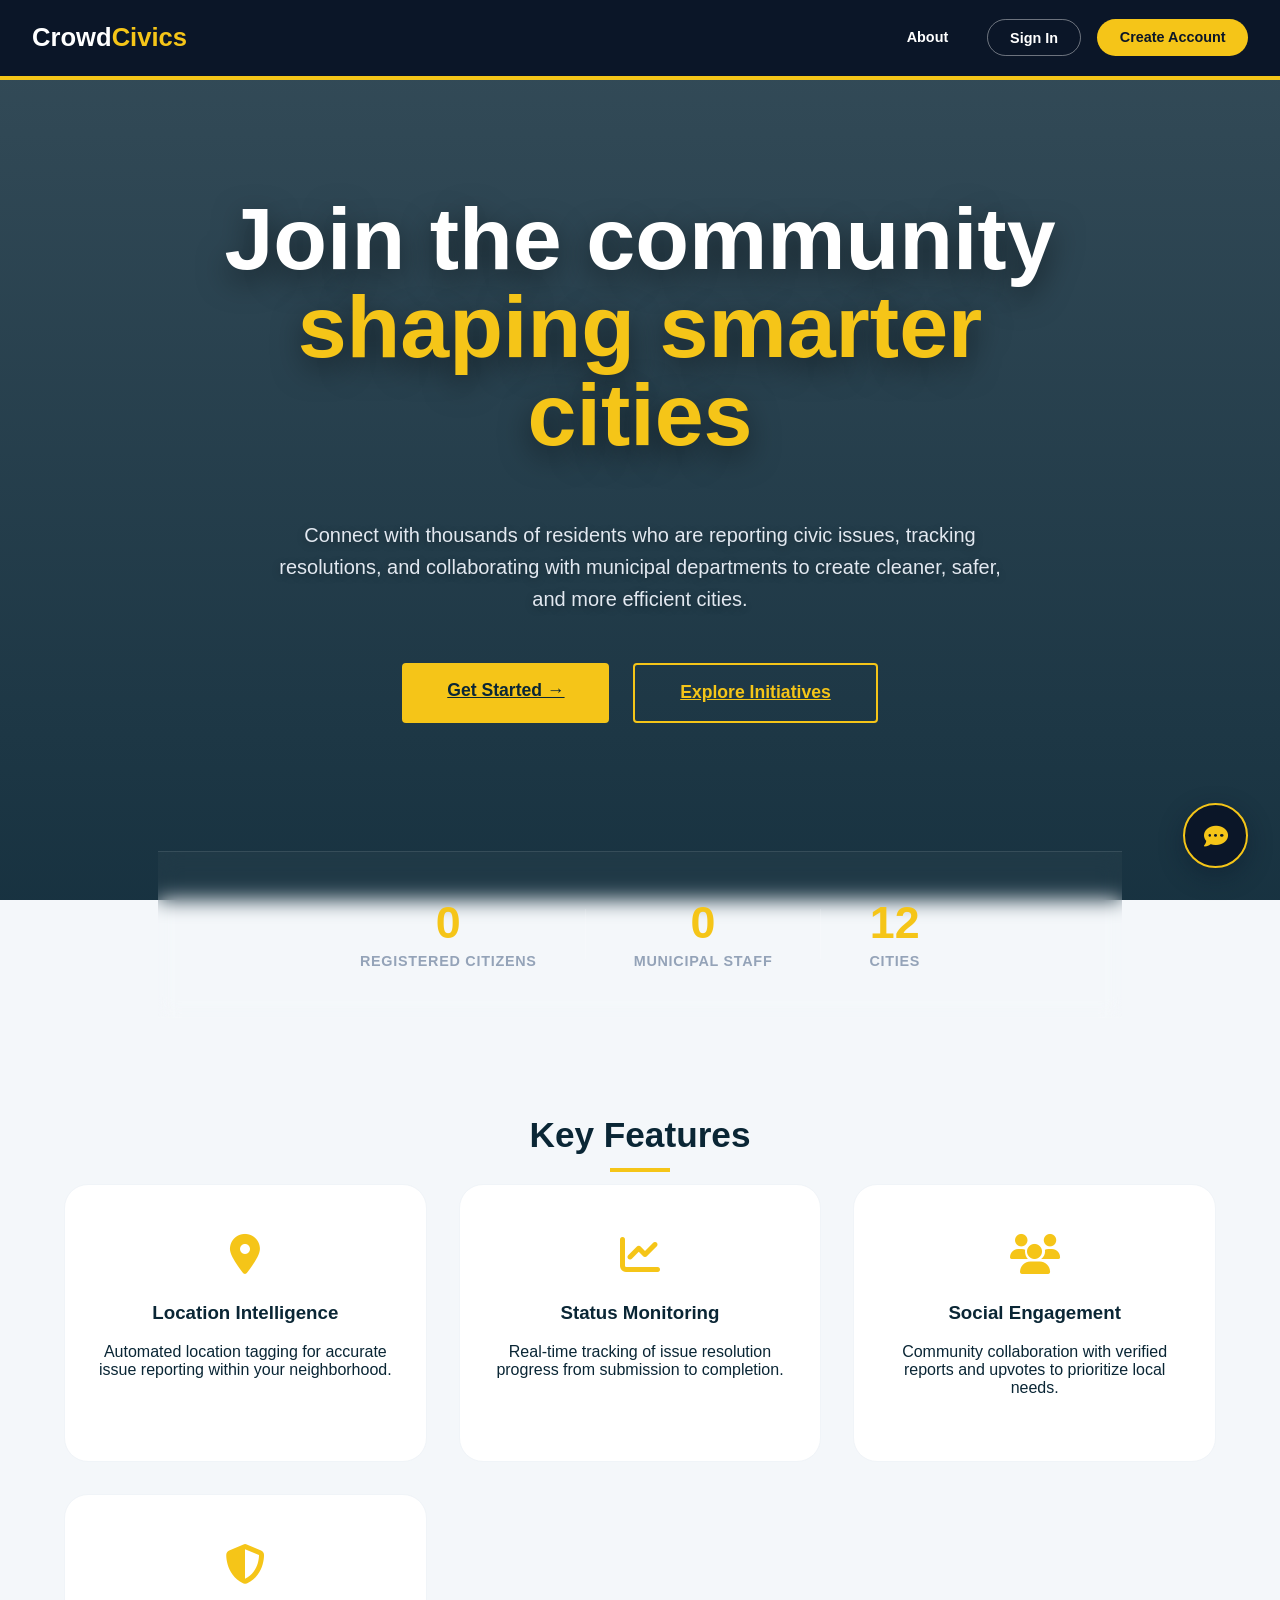
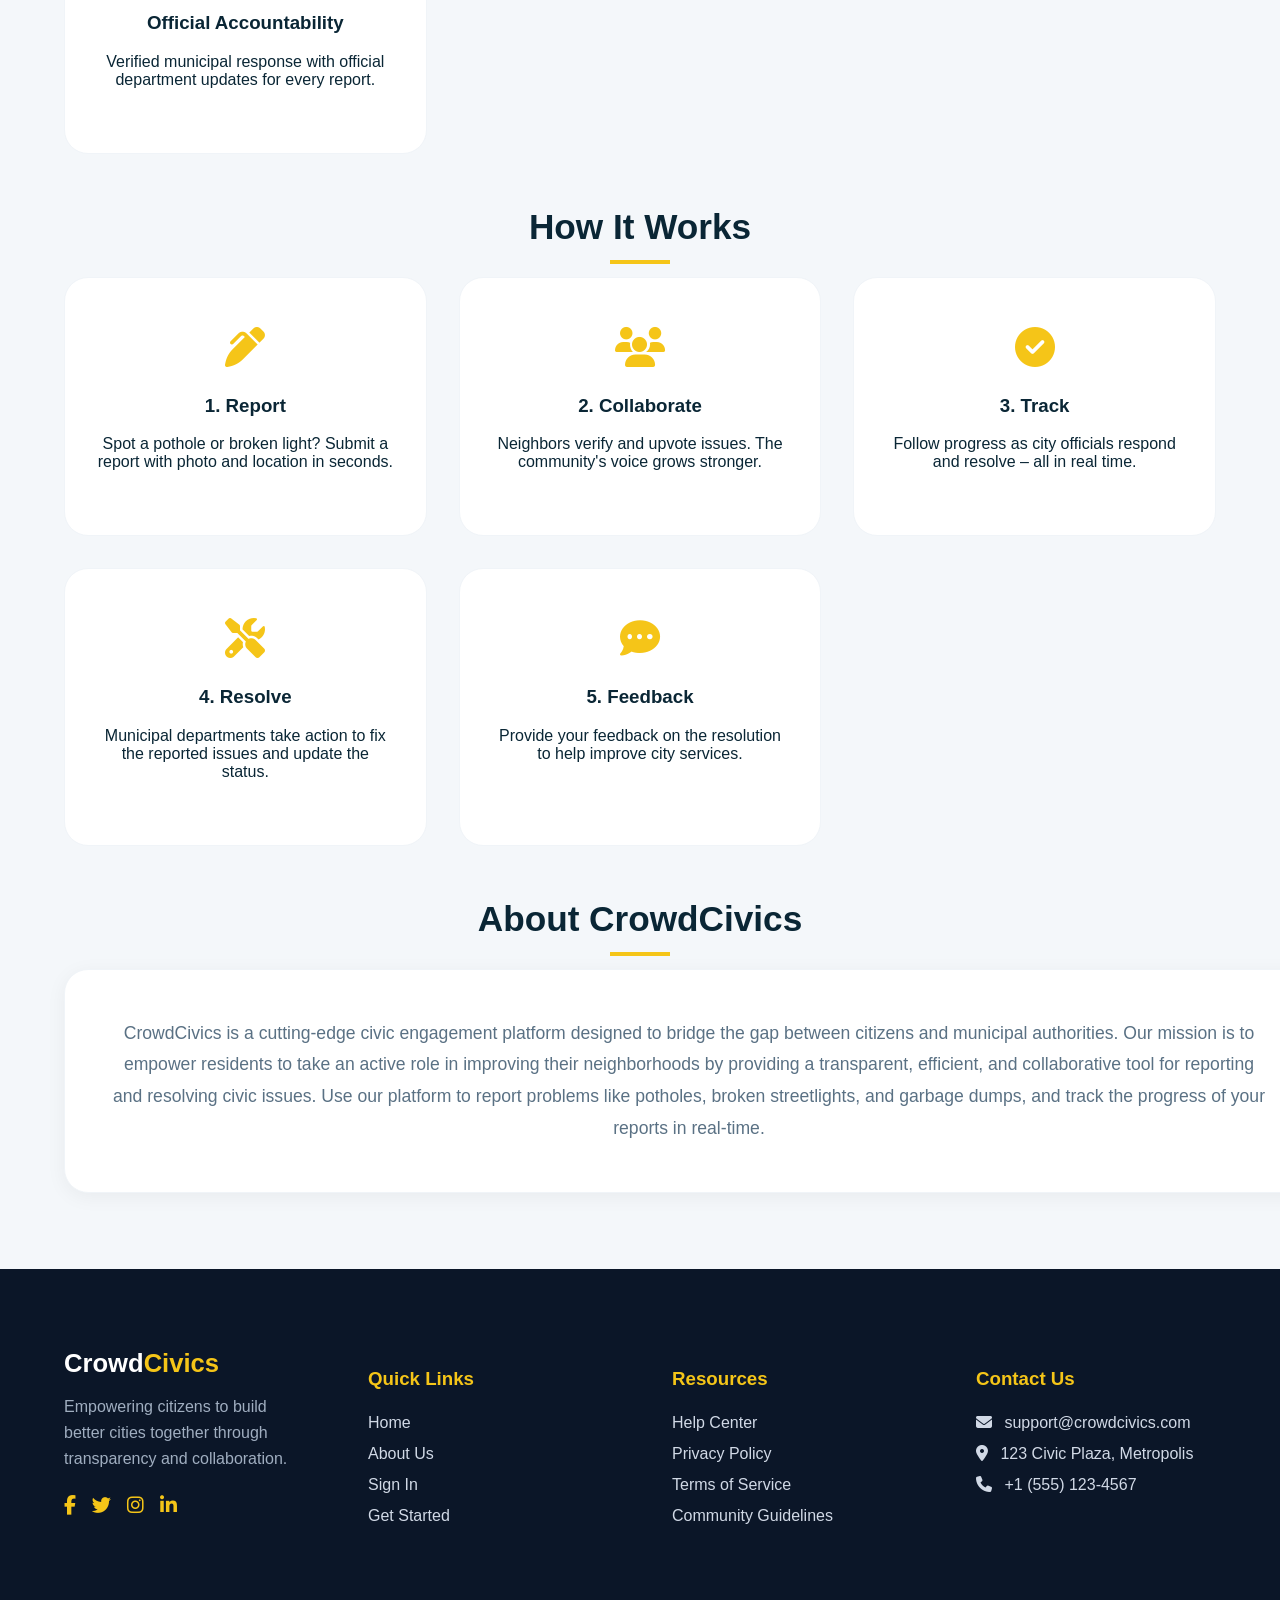
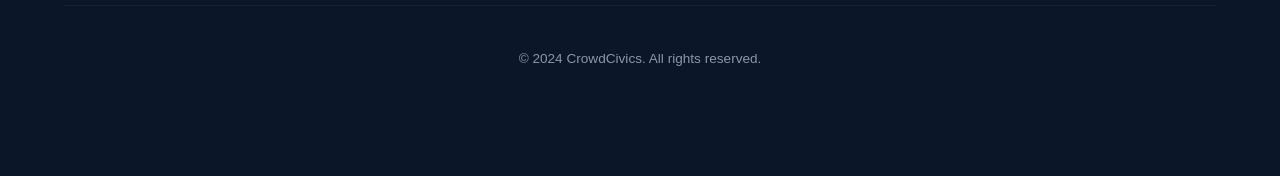
==== commit 0ad7d11e: "Updated project files" ====
--- a/index.html
+++ b/index.html
@@ -4,171 +4,634 @@
 <head>
     <meta charset="UTF-8">
     <meta name="viewport" content="width=device-width, initial-scale=1.0">
-    <title>CrowdCivics · full‑screen welcome</title>
+    <title>CrowdCivics · civic engagement portal</title>
     <link rel="stylesheet" href="https://cdnjs.cloudflare.com/ajax/libs/font-awesome/6.4.0/css/all.min.css">
-    <link rel="stylesheet" href="styles.css">
+    <style>
+        :root {
+            --p1-navy: #0b1628;
+            --p1-gold: #f5c518;
+            --p1-gold-hover: #e0b010;
+            --white: #ffffff;
+            --grey-light: #f4f7fa;
+            --text-dark: #0a2635;
+        }
+
+        body.index-page {
+            background-color: var(--grey-light);
+            color: var(--text-dark);
+            margin: 0;
+            font-family: 'Inter', -apple-system, sans-serif;
+        }
+
+        nav.navbar {
+            background: var(--p1-navy);
+            padding: 1.2rem 4rem;
+            display: flex;
+            align-items: center;
+            justify-content: space-between;
+            position: sticky;
+            top: 0;
+            z-index: 1000;
+            border-bottom: 4px solid var(--p1-gold);
+        }
+
+        .logo-text {
+            color: var(--white);
+            font-weight: 800;
+            font-size: 1.6rem;
+        }
+
+        .logo-text span {
+            color: var(--p1-gold);
+        }
+
+        .nav-links {
+            display: flex;
+            gap: 1rem;
+        }
+
+        .nav-links .btn {
+            padding: 0.6rem 1.4rem;
+            border-radius: 9999px;
+            text-decoration: none;
+            font-weight: 600;
+            font-size: 0.9rem;
+            transition: all 0.2s;
+        }
+
+        .btn-about {
+            color: var(--white);
+        }
+
+        .btn-signin {
+            border: 1.5px solid rgba(255, 255, 255, 0.4);
+            color: var(--white);
+        }
+
+        .btn-create {
+            background: var(--p1-gold);
+            color: var(--p1-navy);
+        }
+
+        .btn-create:hover {
+            background: var(--p1-gold-hover);
+        }
+
+        .hero {
+            display: flex;
+            flex-direction: column;
+            align-items: center;
+            justify-content: flex-start;
+            text-align: center;
+            padding: 3.5rem 2rem;
+            background: linear-gradient(rgba(10, 38, 53, 0.82), rgba(10, 38, 53, 0.94)), url('https://images.unsplash.com/photo-1514565131-fce0801e5785?q=80&w=2000&auto=format&fit=crop');
+            background-size: cover;
+            background-position: center;
+            background-attachment: fixed;
+            min-height: 65vh;
+            color: var(--white);
+            position: relative;
+        }
+
+        .hero-content {
+            max-width: 900px;
+            z-index: 2;
+            display: flex;
+            flex-direction: column;
+            align-items: center;
+        }
+
+        .hero-title {
+            font-size: 5.5rem;
+            font-weight: 800;
+            color: var(--white);
+            line-height: 1;
+            margin-bottom: 2.5rem;
+            text-shadow: 0 10px 30px rgba(0, 0, 0, 0.5);
+        }
+
+        .hero-title .accent {
+            color: var(--p1-gold);
+        }
+
+        .hero-description {
+            font-size: 1.25rem;
+            line-height: 1.6;
+            color: #e2e8f0;
+            max-width: 750px;
+            margin-bottom: 3rem;
+            text-shadow: 0 2px 8px rgba(0, 0, 0, 0.3);
+        }
+
+        .hero-btns {
+            display: flex;
+            gap: 1.5rem;
+            justify-content: center;
+            margin-bottom: 4rem;
+        }
+
+        .btn-outline-gold {
+            background: transparent;
+            color: var(--p1-gold);
+            border: 2px solid var(--p1-gold);
+            padding: 0.8rem 2.2rem;
+            border-radius: 9999px;
+            font-weight: 700;
+            transition: all 0.3s;
+        }
+
+        .btn-outline-gold:hover {
+            background: rgba(245, 197, 24, 0.1);
+            transform: translateY(-3px);
+            box-shadow: 0 5px 15px rgba(245, 197, 24, 0.2);
+        }
+
+
+
+        .hero-stats {
+            display: flex;
+            gap: 3rem;
+            width: 100%;
+            max-width: 1200px;
+            align-items: center;
+            justify-content: center;
+            background: rgba(255, 255, 255, 0.03);
+            padding: 3rem 2rem;
+            border-top: 1px solid rgba(255, 255, 255, 0.1);
+            border-bottom: 1px solid rgba(255, 255, 255, 0.1);
+            margin-top: 4rem;
+            backdrop-filter: blur(10px);
+        }
+
+        .hero-badge i {
+            font-size: 1.2rem;
+        }
+
+        .section {
+            padding: 0.75rem 4rem;
+            text-align: center;
+        }
+
+        .section-title {
+            font-size: 2.2rem;
+            font-weight: 800;
+            margin-bottom: 0.5rem;
+            position: relative;
+        }
+
+        .section-title::after {
+            content: '';
+            display: block;
+            width: 60px;
+            height: 4px;
+            background: var(--p1-gold);
+            margin: 0.8rem auto;
+        }
+
+        .assistant-toggle {
+            position: fixed;
+            right: 2rem;
+            bottom: 2rem;
+            background: var(--p1-navy);
+            color: var(--p1-gold);
+            width: 65px;
+            height: 65px;
+            border-radius: 50%;
+            display: flex;
+            align-items: center;
+            justify-content: center;
+            cursor: pointer;
+            z-index: 1001;
+            box-shadow: 0 8px 25px rgba(11, 22, 40, 0.4);
+            border: 2px solid var(--p1-gold);
+            transition: all 0.3s;
+            font-size: 1.5rem;
+        }
+
+        .assistant-toggle:hover {
+            transform: scale(1.1) rotate(5deg);
+        }
+
+        .assistant-sidebar {
+            position: fixed;
+            right: -450px;
+            top: 0;
+            width: 400px;
+            height: 100vh;
+            background: var(--p1-navy);
+            color: var(--white);
+            z-index: 1000;
+            transition: all 0.4s cubic-bezier(0.4, 0, 0.2, 1);
+            box-shadow: -10px 0 30px rgba(0, 0, 0, 0.4);
+            display: flex;
+            flex-direction: column;
+        }
+
+        .assistant-sidebar.active {
+            right: 0;
+        }
+
+        .sidebar-header {
+            padding: 1.5rem 2rem;
+            background: var(--p1-navy);
+            border-bottom: 2px solid var(--p1-gold);
+            display: flex;
+            justify-content: space-between;
+            align-items: center;
+        }
+
+        .sidebar-title {
+            display: flex;
+            align-items: center;
+            gap: 1rem;
+            font-size: 1.1rem;
+            font-weight: 700;
+            color: var(--white);
+        }
+
+        .sidebar-title i {
+            color: var(--p1-gold);
+        }
+
+        .sidebar-close {
+            background: none;
+            border: none;
+            color: var(--white);
+            font-size: 1.8rem;
+            cursor: pointer;
+            line-height: 1;
+        }
+
+        .sidebar-chat-content {
+            flex: 1;
+            overflow-y: auto;
+            padding: 2rem;
+            display: flex;
+            flex-direction: column;
+            gap: 1rem;
+        }
+
+        .msg {
+            max-width: 85%;
+            padding: 1rem;
+            border-radius: 1rem;
+            font-size: 0.95rem;
+            line-height: 1.5;
+        }
+
+        .msg-bot {
+            background: rgba(255, 255, 255, 0.05);
+            color: #e2e8f0;
+            align-self: flex-start;
+            border-bottom-left-radius: 2px;
+        }
+
+        .msg-user {
+            background: var(--p1-gold);
+            color: var(--p1-navy);
+            align-self: flex-end;
+            border-bottom-right-radius: 2px;
+            font-weight: 600;
+        }
+
+        .sidebar-chat-input {
+            padding: 1.5rem 2rem;
+            background: rgba(255, 255, 255, 0.02);
+            border-top: 1px solid rgba(255, 255, 255, 0.1);
+        }
+
+        .chat-form-unified {
+            display: flex;
+            gap: 0.8rem;
+        }
+
+        .chat-input-unified {
+            flex: 1;
+            background: rgba(255, 255, 255, 0.05);
+            border: 1px solid rgba(255, 255, 255, 0.1);
+            padding: 0.8rem 1.2rem;
+            border-radius: 9999px;
+            color: var(--white);
+            outline: none;
+        }
+
+        .chat-send-unified {
+            background: var(--p1-gold);
+            color: var(--p1-navy);
+            border: none;
+            padding: 0.8rem 1.5rem;
+            border-radius: 9999px;
+            font-weight: 700;
+            cursor: pointer;
+        }
+
+        .about-container {
+            background: white;
+            padding: 3rem;
+            border-radius: 1.5rem;
+            width: 100%;
+            max-width: 1200px;
+            margin: 0 auto 4rem;
+            box-shadow: 0 4px 20px rgba(0, 0, 0, 0.05);
+            border: 1px solid #f0f4f8;
+        }
+
+        .about-text {
+            line-height: 1.8;
+            color: #5a7184;
+            font-size: 1.1rem;
+            margin: 0;
+        }
+
+
+
+        .card-grid {
+            display: grid;
+            grid-template-columns: repeat(auto-fit, minmax(280px, 1fr));
+            gap: 2rem;
+        }
+
+        .card {
+            background: var(--white);
+            padding: 3rem 2rem;
+            border-radius: 1.5rem;
+            border: 1px solid #f0f4f8;
+            transition: transform 0.3s;
+        }
+
+        .card:hover {
+            transform: translateY(-10px);
+        }
+
+        .card-icon {
+            font-size: 2.5rem;
+            color: var(--p1-gold);
+            margin-bottom: 1.5rem;
+        }
+
+        .footer {
+            background: var(--p1-navy);
+            color: var(--white);
+            padding: 5rem 4rem 2rem;
+        }
+
+        .footer-content {
+            display: grid;
+            grid-template-columns: repeat(auto-fit, minmax(200px, 1fr));
+            gap: 4rem;
+            margin-bottom: 4rem;
+        }
+
+        .footer-title {
+            color: var(--p1-gold);
+            font-weight: 700;
+            margin-bottom: 1.5rem;
+        }
+
+        .footer-links {
+            list-style: none;
+            padding: 0;
+        }
+
+        .footer-links li {
+            margin-bottom: 0.8rem;
+        }
+
+        .footer-links a {
+            color: #d1d9e6;
+            text-decoration: none;
+        }
+
+        .footer-bottom {
+            border-top: 1px solid rgba(255, 255, 255, 0.05);
+            padding-top: 2rem;
+            padding-bottom: 4rem;
+            text-align: center;
+            font-size: 0.85rem;
+            color: #8b96a7;
+        }
+
+        @media (max-width: 1024px) {
+            .hero {
+                flex-direction: column;
+                text-align: center;
+                padding: 4rem 2rem;
+            }
+
+            .hero-right {
+                width: 100%;
+                justify-content: center;
+            }
+        }
+
+        .stat-item {
+            text-align: center;
+        }
+
+        .stat-value {
+            font-size: 2.8rem;
+            font-weight: 800;
+            color: var(--p1-gold);
+            line-height: 1;
+            margin-bottom: 0.5rem;
+        }
+
+        .stat-label {
+            font-size: 0.9rem;
+            font-weight: 600;
+            color: #94a3b8;
+            text-transform: uppercase;
+            letter-spacing: 0.05em;
+        }
+
+        .stat-divider {
+            width: 1px;
+            height: 50px;
+            background: rgba(255, 255, 255, 0.15);
+        }
+
+        @media (max-width: 1024px) {
+            .hero-stats {
+                flex-direction: column;
+                gap: 2rem;
+                padding: 2rem;
+                width: 100%;
+                text-align: center;
+            }
+
+            .stat-divider {
+                width: 40px;
+                height: 1px;
+                margin: 0.8rem auto;
+            }
+        }
+
+        .text-box {
+            margin: 0 auto;
+        }
+
+        nav.navbar {
+            padding: 1.2rem 2rem;
+        }
+    </style>
 </head>
 
 <body class="index-page">
     <nav class="navbar">
-        <div class="logo">
-            <div style="display: flex; align-items: center; gap: 0.3rem;">
-                <div class="logo-icon">
-                    <i class="fas fa-city"></i>
-                </div>
-                <div class="logo-text">CrowdCivics</div>
-            </div>
-            <div class="form-toggle">
-                <a href="#about" class="toggle-btn" id="aboutToggle">About</a>
-                <a href="login.html" class="toggle-btn" id="loginToggle">Sign In</a>
-                <a href="register.html" class="toggle-btn" id="registerToggle">Create Account</a>
-            </div>
+        <div class="logo-text">Crowd<span>Civics</span></div>
+        <div class="nav-links">
+            <a href="#about" class="btn btn-about">About</a>
+            <a href="login.html" class="btn btn-signin">Sign In</a>
+            <a href="register.html" class="btn btn-create">Create Account</a>
         </div>
     </nav>
 
-
-    <!-- Hero Three-Column Layout -->
-    <div
-        style="display: flex; align-items: center; justify-content: space-between; gap: 1rem; margin-top: 130px; padding: 0 2rem; flex-wrap: wrap; width: 100%;">
-        <div style="flex: 2; min-width: 280px;">
-            <h1 class="brand-title" style="color: #0a2635;">Join the community <span
-                    style="color: #2e7d32;">shaping</span> smarter <span style="color: #2e7d32;">cities</span></h1>
-            <p class="brand-subtitle" style="color: #2a4053;">
+    <header class="hero">
+
+        <div class="hero-content">
+            <h1 class="hero-title">Join the community<br><span class="accent">shaping smarter cities</span></h1>
+            <p class="hero-description">
                 Connect with thousands of residents who are reporting civic issues, tracking resolutions,
                 and collaborating with municipal departments to create cleaner, safer, and more efficient cities.
             </p>
-        </div>
-        <div style="flex: 1.5; min-width: 200px; display: flex; justify-content: center;">
-            <img src="civic-community.png" alt="Smart City Community"
-                style="width: 100%; height: auto; border-radius: 1.2rem; object-fit: cover; box-shadow: 0 6px 20px rgba(0,0,0,0.1);" />
-        </div>
-        <div style="flex: 1.5; min-width: 200px; display: flex; justify-content: center;">
-            <img src="hero-image.png" alt="Civic Engagement Illustration"
-                style="width: 100%; height: auto; border-radius: 1.2rem; object-fit: cover;" />
-        </div>
-    </div>
-
-
-    <div class="features">
-        <div class="feature-item">
-            <div class="feature-icon">
-                <i class="fas fa-map-marker-alt"></i>
-            </div>
-            <div class="feature-text">
-                <strong>Automated location tagging</strong> for accurate issue reporting
-            </div>
-        </div>
-
-        <div class="feature-item">
-            <div class="feature-icon">
-                <i class="fas fa-chart-line"></i>
-            </div>
-            <div class="feature-text">
-                <strong>Real-time tracking</strong> of issue resolution progress
-            </div>
-        </div>
-
-        <div class="feature-item">
-            <div class="feature-icon">
-                <i class="fas fa-users"></i>
-            </div>
-            <div class="feature-text">
-                <strong>Community collaboration</strong> with verified reports and upvotes
-            </div>
-        </div>
-
-        <div class="feature-item">
-            <div class="feature-icon">
-                <i class="fas fa-shield-alt"></i>
-            </div>
-            <div class="feature-text">
-                <strong>Verified municipal response</strong> with official department updates
-            </div>
-        </div>
-    </div>
-
-    <div class="how-it-works" style="text-align: center; padding: 4rem 1.5rem;">
+            <div class="hero-btns">
+                <a href="register.html" class="btn btn-create"
+                    style="background: var(--p1-gold); color: #0a2635; padding: 1.1rem 2.8rem; font-size: 1.1rem; border-radius: 4px; font-weight: 700;">Get
+                    Started &rarr;</a>
+                <a href="#how-it-works" class="btn-outline-gold"
+                    style="padding: 1.1rem 2.8rem; font-size: 1.1rem; border-radius: 4px; border: 2px solid var(--p1-gold);">Explore
+                    Initiatives</a>
+            </div>
+
+            <div class="hero-stats">
+                <div class="stat-item">
+                    <div class="stat-value" id="citizenCount">0</div>
+                    <div class="stat-label">Registered Citizens</div>
+                </div>
+                <div class="stat-divider"></div>
+                <div class="stat-item">
+                    <div class="stat-value" id="staffCount">0</div>
+                    <div class="stat-label">Municipal Staff</div>
+                </div>
+                <div class="stat-divider"></div>
+                <div class="stat-item">
+                    <div class="stat-value">12</div>
+                    <div class="stat-label">Cities</div>
+                </div>
+            </div>
+        </div>
+    </header>
+
+    <section class="section how-it-works" id="features-section">
+        <h2 class="section-title">Key Features</h2>
+        <div class="card-grid">
+            <div class="card">
+                <div class="card-icon"><i class="fas fa-map-marker-alt"></i></div>
+                <h3>Location Intelligence</h3>
+                <p>Automated location tagging for accurate issue reporting within your neighborhood.</p>
+            </div>
+            <div class="card">
+                <div class="card-icon"><i class="fas fa-chart-line"></i></div>
+                <h3>Status Monitoring</h3>
+                <p>Real-time tracking of issue resolution progress from submission to completion.</p>
+            </div>
+            <div class="card">
+                <div class="card-icon"><i class="fas fa-users"></i></div>
+                <h3>Social Engagement</h3>
+                <p>Community collaboration with verified reports and upvotes to prioritize local needs.</p>
+            </div>
+            <div class="card">
+                <div class="card-icon"><i class="fas fa-shield-alt"></i></div>
+                <h3>Official Accountability</h3>
+                <p>Verified municipal response with official department updates for every report.</p>
+            </div>
+        </div>
+    </section>
+
+    <section class="section how-it-works" id="how-it-works">
         <h2 class="section-title">How It Works</h2>
-        <div class="steps"
-            style="display: flex; justify-content: center; gap: 2rem; margin-top: 2rem; flex-wrap: wrap;">
-            <div class="feature-item" style="flex: 1; min-width: 250px; max-width: 350px; padding: 2.5rem 1.5rem;">
-                <div class="feature-icon"><i class="fas fa-pen-alt"></i></div>
-                <h3 style="margin-bottom: 0.5rem;">1. Report</h3>
+        <div class="card-grid">
+            <div class="card">
+                <div class="card-icon"><i class="fas fa-pen-alt"></i></div>
+                <h3>1. Report</h3>
                 <p>Spot a pothole or broken light? Submit a report with photo and location in seconds.</p>
             </div>
-            <div class="feature-item" style="flex: 1; min-width: 250px; max-width: 350px; padding: 2.5rem 1.5rem;">
-                <div class="feature-icon"><i class="fas fa-users"></i></div>
-                <h3 style="margin-bottom: 0.5rem;">2. Collaborate</h3>
+            <div class="card">
+                <div class="card-icon"><i class="fas fa-users"></i></div>
+                <h3>2. Collaborate</h3>
                 <p>Neighbors verify and upvote issues. The community's voice grows stronger.</p>
             </div>
-            <div class="feature-item" style="flex: 1; min-width: 250px; max-width: 350px; padding: 2.5rem 1.5rem;">
-                <div class="feature-icon"><i class="fas fa-check-circle"></i></div>
-                <h3 style="margin-bottom: 0.5rem;">3. Track</h3>
+            <div class="card">
+                <div class="card-icon"><i class="fas fa-check-circle"></i></div>
+                <h3>3. Track</h3>
                 <p>Follow progress as city officials respond and resolve – all in real time.</p>
             </div>
-            <div class="feature-item" style="flex: 1; min-width: 250px; max-width: 350px; padding: 2.5rem 1.5rem;">
-                <div class="feature-icon"><i class="fas fa-tools"></i></div>
-                <h3 style="margin-bottom: 0.5rem;">4. Resolve</h3>
+            <div class="card">
+                <div class="card-icon"><i class="fas fa-tools"></i></div>
+                <h3>4. Resolve</h3>
                 <p>Municipal departments take action to fix the reported issues and update the status.</p>
             </div>
-            <div class="feature-item" style="flex: 1; min-width: 250px; max-width: 350px; padding: 2.5rem 1.5rem;">
-                <div class="feature-icon"><i class="fas fa-comment-dots"></i></div>
-                <h3 style="margin-bottom: 0.5rem;">5. Feedback</h3>
+            <div class="card">
+                <div class="card-icon"><i class="fas fa-comment-dots"></i></div>
+                <h3>5. Feedback</h3>
                 <p>Provide your feedback on the resolution to help improve city services.</p>
             </div>
         </div>
-    </div>
-
-
-    <!-- About Section -->
-    <section class="about-section" id="about">
+    </section>
+
+    <section class="section" id="about">
         <h2 class="section-title">About CrowdCivics</h2>
-        <p class="about-text">
-            CrowdCivics is a cutting-edge civic engagement platform designed to bridge the gap between citizens and
-            municipal authorities.
-            Our mission is to empower residents to take an active role in improving their neighborhoods by providing
-            a transparent,
-            efficient, and collaborative tool for reporting and resolving civic issues. Use our platform to report
-            problems like potholes,
-            broken streetlights, and garbage dumps, and track the progress of your reports in real-time.
-        </p>
-
+        <div class="about-container">
+            <p class="about-text">
+                CrowdCivics is a cutting-edge civic engagement platform designed to bridge the gap between citizens and
+                municipal authorities. Our mission is to empower residents to take an active role in improving their
+                neighborhoods by providing a transparent, efficient, and collaborative tool for reporting and resolving
+                civic issues. Use our platform to report problems like potholes, broken streetlights, and garbage dumps,
+                and track the progress of your reports in real-time.
+            </p>
+        </div>
     </section>
 
-    <!-- Footer -->
     <footer class="footer">
-        <div class="footer-container">
-            <div class="footer-column">
-                <div class="footer-logo">
-                    <i class="fas fa-city"></i> CrowdCivics
+        <div class="footer-content">
+            <div class="footer-brand">
+                <div class="logo-text">Crowd<span>Civics</span></div>
+                <p style="color: #a0aec0; margin-top: 1rem; line-height: 1.6;">Empowering citizens to build better
+                    cities together through transparency and collaboration.</p>
+                <div class="social-links" style="margin-top: 1.5rem; display: flex; gap: 1rem;">
+                    <a href="#" style="color: var(--p1-gold); font-size: 1.2rem;"><i class="fab fa-facebook-f"></i></a>
+                    <a href="#" style="color: var(--p1-gold); font-size: 1.2rem;"><i class="fab fa-twitter"></i></a>
+                    <a href="#" style="color: var(--p1-gold); font-size: 1.2rem;"><i class="fab fa-instagram"></i></a>
+                    <a href="#" style="color: var(--p1-gold); font-size: 1.2rem;"><i class="fab fa-linkedin-in"></i></a>
                 </div>
-                <p class="footer-desc">Empowering citizens to build better cities together.</p>
-            </div>
-            <div class="footer-column">
-                <h3>Quick Links</h3>
+            </div>
+            <div>
+                <h3 class="footer-title">Quick Links</h3>
                 <ul class="footer-links">
                     <li><a href="index.html">Home</a></li>
                     <li><a href="#about">About Us</a></li>
                     <li><a href="login.html">Sign In</a></li>
-                    <li><a href="register.html">Create Account</a></li>
+                    <li><a href="register.html">Get Started</a></li>
                 </ul>
             </div>
-            <div class="footer-column">
-                <h3>Contact</h3>
+            <div>
+                <h3 class="footer-title">Resources</h3>
                 <ul class="footer-links">
-                    <li><a href="mailto:support@crowdcivics.com">support@crowdcivics.com</a></li>
-                    <li><a href="#">+1 (555) 123-4567</a></li>
-                    <li><a href="#">City Hall, Main Street</a></li>
+                    <li><a href="#">Help Center</a></li>
+                    <li><a href="#">Privacy Policy</a></li>
+                    <li><a href="#">Terms of Service</a></li>
+                    <li><a href="#">Community Guidelines</a></li>
                 </ul>
             </div>
-            <div class="footer-column">
-                <h3>Connect</h3>
-                <div class="social-icons">
-                    <a href="#"><i class="fab fa-facebook-f"></i></a>
-                    <a href="#"><i class="fab fa-twitter"></i></a>
-                    <a href="#"><i class="fab fa-instagram"></i></a>
-                    <a href="#"><i class="fab fa-linkedin-in"></i></a>
-                </div>
+            <div>
+                <h3 class="footer-title">Contact Us</h3>
+                <ul class="footer-links">
+                    <li><a href="mailto:support@crowdcivics.com"><i class="fas fa-envelope"
+                                style="margin-right: 8px;"></i> support@crowdcivics.com</a></li>
+                    <li><a href="#"><i class="fas fa-map-marker-alt" style="margin-right: 8px;"></i> 123 Civic Plaza,
+                            Metropolis</a></li>
+                    <li><a href="#"><i class="fas fa-phone" style="margin-right: 8px;"></i> +1 (555) 123-4567</a></li>
+                </ul>
             </div>
         </div>
         <div class="footer-bottom">
@@ -176,30 +639,97 @@
         </div>
     </footer>
 
-    <div class="chat-widget">
-        <button id="chatToggle" class="chat-toggle"
-            style="background: linear-gradient(135deg, #0a2635 0%, #2e7d32 100%); color: white; font-weight: 700; font-size: 0.95rem; letter-spacing: 0.03em;">
-            💬 Chat
-        </button>
-        <div id="chatWindow" class="chat-window" aria-hidden="true">
-            <div class="chat-header"
-                style="background: linear-gradient(135deg, #0a2635 0%, #2e7d32 100%); color: white;">
-                <span style="font-weight: 700; font-size: 1rem;">🏙️ CrowdCivics Assistant</span>
-                <button id="chatClose" class="chat-close" style="color: white;">&times;</button>
-            </div>
-            <div id="chatMessages" class="chat-messages"></div>
-            <form id="chatForm" class="chat-form">
-                <input id="chatInput" type="text" class="chat-input" placeholder="Ask about issues, status, help..."
-                    style="border-color: #2e7d32;" autocomplete="off" />
-                <button type="submit" class="chat-send"
-                    style="background: linear-gradient(135deg, #0a2635 0%, #2e7d32 100%); color: white; border: none; padding: 0.5rem 1rem; border-radius: 9999px; font-weight: 600; cursor: pointer;">
-                    Send
-                </button>
+    <button id="assistantToggle" class="assistant-toggle" title="Chat with Assistant">
+        <i class="fas fa-comment-dots"></i>
+    </button>
+
+    <div id="assistantSidebar" class="assistant-sidebar">
+        <div class="sidebar-header">
+            <div class="sidebar-title">
+                <i class="fas fa-robot"></i>
+                <span>CrowdCivics Assistant</span>
+            </div>
+            <button id="assistantClose" class="sidebar-close">&times;</button>
+        </div>
+
+        <div id="assistantMessages" class="sidebar-chat-content">
+            <div class="msg msg-bot">
+                Hello! I'm your CrowdCivics Assistant. How can I help you today?
+            </div>
+        </div>
+
+        <div class="sidebar-chat-input">
+            <form id="assistantForm" class="chat-form-unified">
+                <input id="assistantInput" type="text" class="chat-input-unified" placeholder="Ask about issues..."
+                    autocomplete="off">
+                <button type="submit" class="chat-send-unified">Send</button>
             </form>
         </div>
+
+
     </div>
 
     <script src="main.js"></script>
+    <script>
+        const assistantToggle = document.getElementById('assistantToggle');
+        const assistantSidebar = document.getElementById('assistantSidebar');
+        const assistantClose = document.getElementById('assistantClose');
+        const assistantForm = document.getElementById('assistantForm');
+        const assistantInput = document.getElementById('assistantInput');
+        const assistantMessages = document.getElementById('assistantMessages');
+
+        assistantToggle.addEventListener('click', () => {
+            assistantSidebar.classList.add('active');
+            assistantToggle.style.opacity = '0';
+            assistantToggle.style.pointerEvents = 'none';
+        });
+
+        assistantClose.addEventListener('click', () => {
+            assistantSidebar.classList.remove('active');
+            assistantToggle.style.opacity = '1';
+            assistantToggle.style.pointerEvents = 'auto';
+        });
+
+        assistantForm.addEventListener('submit', (e) => {
+            e.preventDefault();
+            const text = assistantInput.value.trim();
+            if (!text) return;
+
+            const userMsg = document.createElement('div');
+            userMsg.className = 'msg msg-user';
+            userMsg.textContent = text;
+            assistantMessages.appendChild(userMsg);
+            assistantInput.value = '';
+            assistantMessages.scrollTop = assistantMessages.scrollHeight;
+
+            setTimeout(() => {
+                const botMsg = document.createElement('div');
+                botMsg.className = 'msg msg-bot';
+                botMsg.textContent = window.getBotReply(text);
+                assistantMessages.appendChild(botMsg);
+                assistantMessages.scrollTop = assistantMessages.scrollHeight;
+            }, 600);
+        });
+
+        async function fetchLiveStats() {
+            try {
+                const response = await fetch('http://localhost:8080/api/admin/analytics/summary');
+                if (response.ok) {
+                    const data = await response.json();
+                    if (document.getElementById('citizenCount')) {
+                        document.getElementById('citizenCount').textContent = data.totalCitizens || '0';
+                    }
+                    if (document.getElementById('staffCount')) {
+                        document.getElementById('staffCount').textContent = data.totalStaff || '0';
+                    }
+                }
+            } catch (error) {
+                console.error('Error fetching live statistics:', error);
+            }
+        }
+
+        window.addEventListener('load', fetchLiveStats);
+    </script>
 </body>
 
 </html>
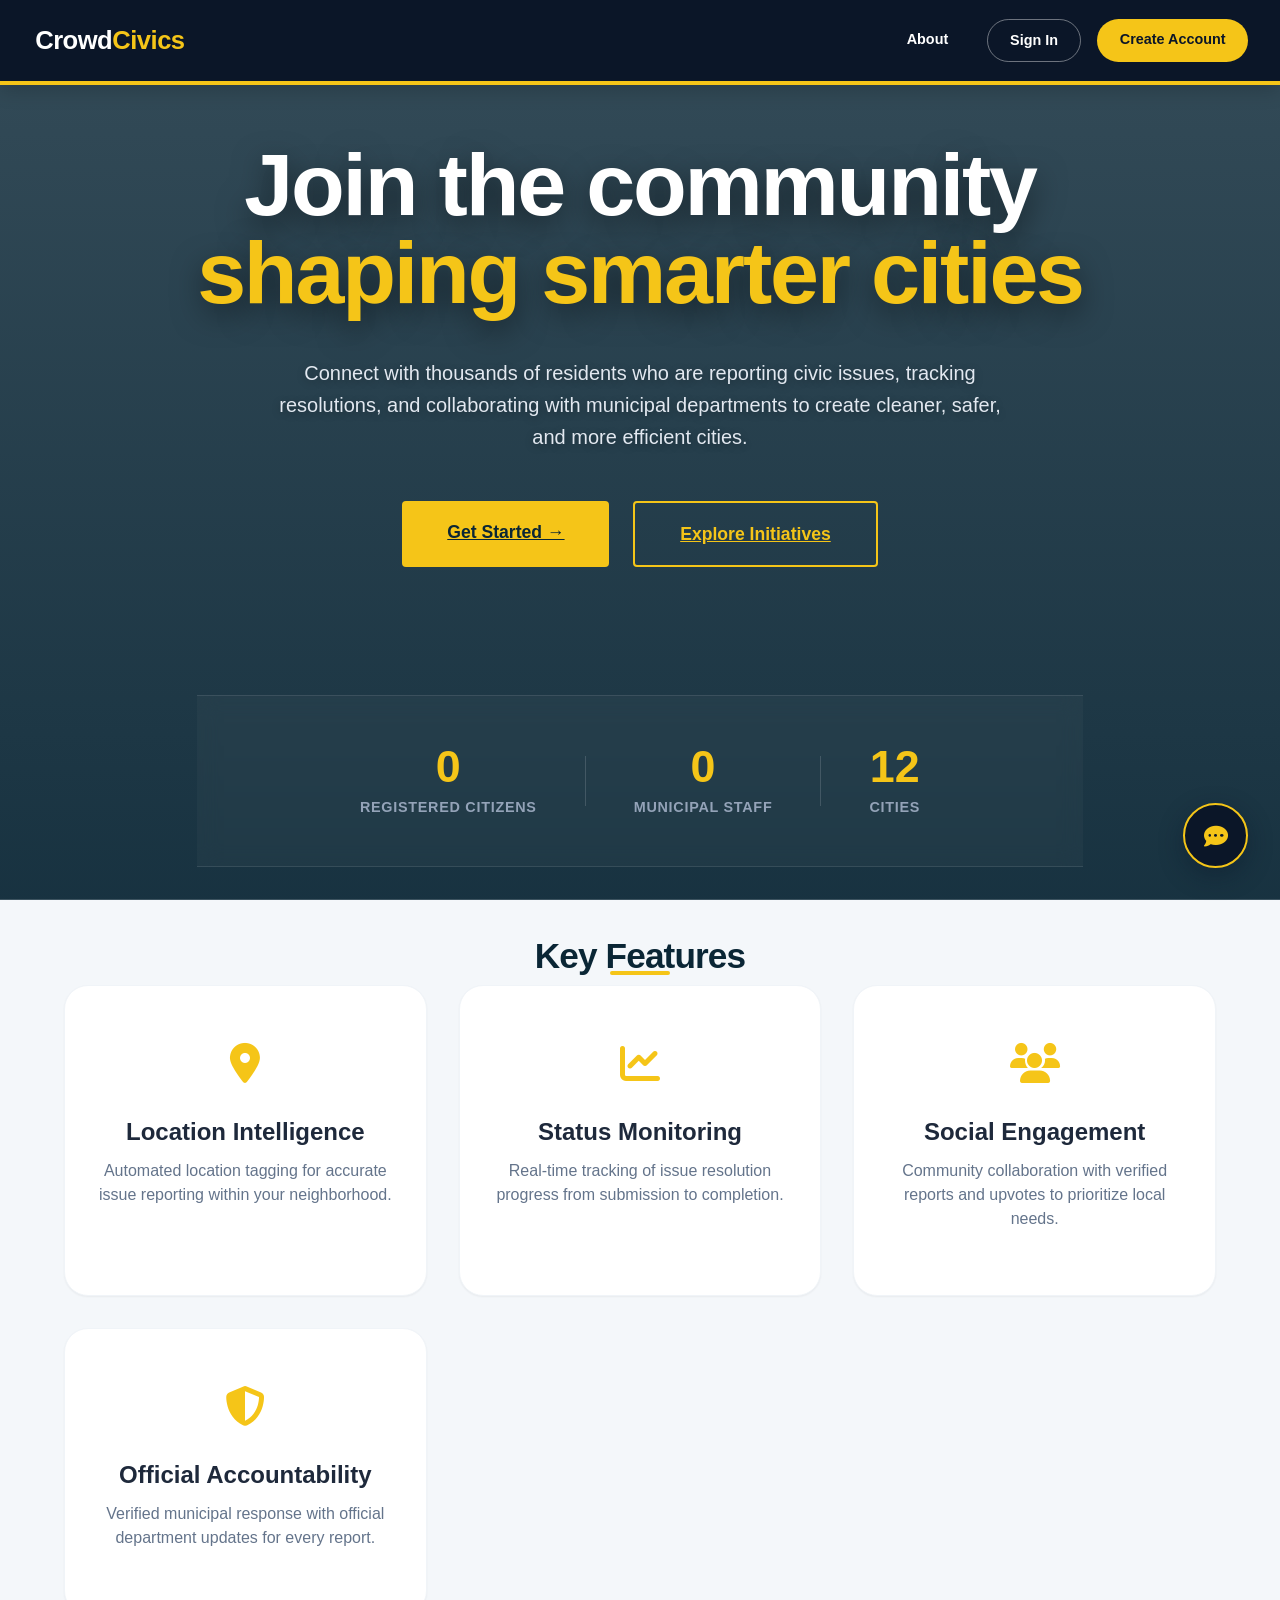
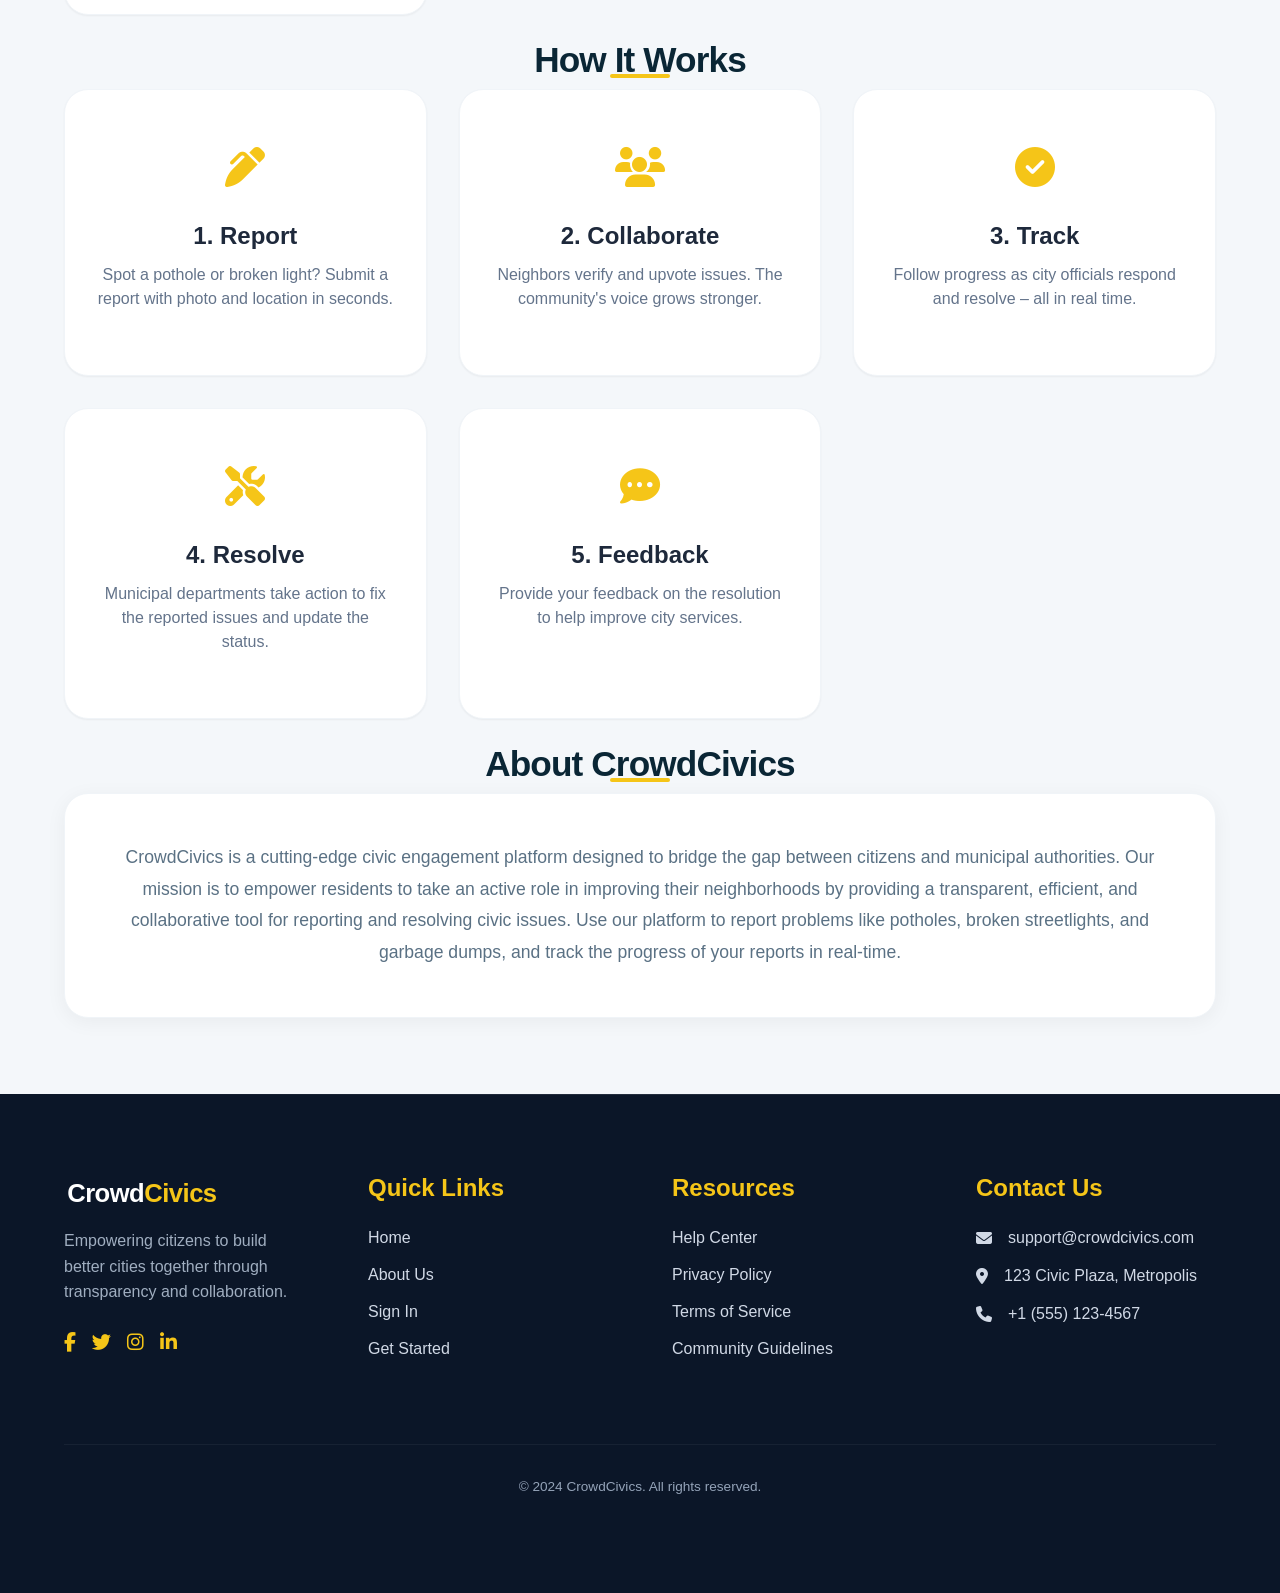
==== commit a617175d: "Updated project files" ====
--- a/index.html
+++ b/index.html
@@ -4,7 +4,9 @@
 <head>
     <meta charset="UTF-8">
     <meta name="viewport" content="width=device-width, initial-scale=1.0">
-    <title>CrowdCivics · civic engagement portal</title>
+    <title>CrowdCivics - Modern Civic Engagement</title>
+    <link rel="icon" type="image/png" href="favicon.png">
+    <link rel="stylesheet" href="styles.css">
     <link rel="stylesheet" href="https://cdnjs.cloudflare.com/ajax/libs/font-awesome/6.4.0/css/all.min.css">
     <style>
         :root {
--- a/styles.css
+++ b/styles.css
@@ -0,0 +1,1976 @@
+:root {
+    --primary-color: #f5c518;
+    --primary-hover: #e0b010;
+    --secondary-color: #475569;
+    --accent-color: #0a2635;
+    --success-color: #10b981;
+    --warning-color: #f59e0b;
+    --danger-color: #ef4444;
+
+    --primary-navy: #0b1628;
+    --primary-gradient: #f5c518;
+    --hero-gradient: linear-gradient(135deg, #0a2635 0%, #0b1628 100%);
+    --card-gradient: linear-gradient(to bottom right, #ffffff, #f8fafc);
+
+    --bg-body: #f8fafc;
+    --bg-card: #ffffff;
+    --text-main: #1e293b;
+    --text-muted: #64748b;
+    --text-light: #94a3b8;
+
+    --radius-sm: 8px;
+    --radius-md: 12px;
+    --radius-lg: 16px;
+    --radius-full: 9999px;
+
+    --shadow-sm: 0 1px 2px 0 rgb(0 0 0 / 0.05);
+    --shadow-md: 0 4px 6px -1px rgb(0 0 0 / 0.1), 0 2px 4px -2px rgb(0 0 0 / 0.1);
+    --shadow-lg: 0 10px 15px -3px rgb(0 0 0 / 0.1), 0 4px 6px -4px rgb(0 0 0 / 0.1);
+    --shadow-xl: 0 20px 25px -5px rgb(0 0 0 / 0.1), 0 8px 10px -6px rgb(0 0 0 / 0.1);
+
+    --transition-base: all 0.3s ease;
+}
+
+* {
+    margin: 0;
+    padding: 0;
+    box-sizing: border-box;
+}
+
+body {
+    font-family: 'Inter', -apple-system, BlinkMacSystemFont, 'Segoe UI', Roboto, sans-serif;
+    background-color: var(--bg-body);
+    color: var(--text-main);
+    line-height: 1.6;
+    min-height: 100vh;
+    display: flex;
+    flex-direction: column;
+}
+
+.dashboard-footer {
+    background: var(--primary-navy);
+    color: #f8fafc;
+    padding: 3rem 2rem 1rem;
+    margin-top: auto;
+}
+
+.footer-content {
+    display: grid;
+    grid-template-columns: repeat(auto-fit, minmax(250px, 1fr));
+    gap: 2rem;
+    max-width: 1200px;
+    margin: 0 auto 2rem;
+    text-align: left;
+}
+
+.footer-section h4 {
+    color: #fff;
+    margin-bottom: 1rem;
+    font-size: 1.1rem;
+}
+
+.footer-section p {
+    color: #cbd5e1;
+    font-size: 0.9rem;
+    margin-bottom: 0.5rem;
+}
+
+.footer-section a {
+    display: block;
+    color: #cbd5e1;
+    text-decoration: none;
+    font-size: 0.9rem;
+    margin-bottom: 0.5rem;
+    transition: color 0.3s ease;
+}
+
+.footer-section a:hover {
+    color: #a7f3d0;
+}
+
+.footer-bottom {
+    text-align: center;
+    padding-top: 1.5rem;
+    border-top: 1px solid #334155;
+}
+
+.footer-bottom p {
+    margin: 0;
+    color: #94a3b8;
+    font-size: 0.85rem;
+}
+
+.footer-bottom a {
+    color: #94a3b8;
+    text-decoration: none;
+    transition: color 0.3s ease;
+}
+
+.footer-bottom a:hover {
+    color: #fff;
+}
+
+h1,
+h2,
+h3,
+h4,
+h5,
+h6 {
+    color: var(--text-main);
+    font-weight: 700;
+    line-height: 1.2;
+    margin-bottom: 0.5em;
+}
+
+h1 {
+    font-size: 2.8rem;
+    letter-spacing: -0.025em;
+}
+
+h2 {
+    font-size: 2.4rem;
+    letter-spacing: -0.025em;
+}
+
+h3 {
+    font-size: 1.5rem;
+}
+
+p {
+    margin-bottom: 1rem;
+    color: var(--text-muted);
+}
+
+.container {
+    width: 100%;
+    max-width: 1280px;
+    margin: 0 auto;
+    padding: 0 20px;
+    display: flex;
+    justify-content: center;
+    align-items: center;
+    min-height: 100vh;
+}
+
+.card,
+.login-card,
+.dashboard,
+.landing-page {
+    background: var(--bg-card);
+    border-radius: var(--radius-lg);
+    box-shadow: var(--shadow-lg);
+    border: 1px solid rgba(255, 255, 255, 0.5);
+}
+
+.login-card {
+    padding: 2.5rem;
+    width: 100%;
+    max-width: 420px;
+    position: relative;
+    overflow: hidden;
+}
+
+.login-card::before {
+    content: '';
+    position: absolute;
+    top: 0;
+    left: 0;
+    width: 100%;
+    height: 6px;
+    background: var(--primary-gradient);
+}
+
+.subtitle {
+    font-size: 1.1rem;
+    color: var(--text-muted);
+    text-align: center;
+    margin-bottom: 2rem;
+}
+
+.form-group {
+    margin-bottom: 1.5rem;
+}
+
+.form-group label {
+    display: block;
+    margin-bottom: 0.5rem;
+    font-weight: 500;
+    font-size: 1.1rem;
+    color: var(--text-main);
+}
+
+.form-group input,
+.form-group select {
+    width: 100%;
+    padding: 0.75rem 1rem;
+    border: 1px solid #e2e8f0;
+    border-radius: var(--radius-sm);
+    font-size: 1.1rem;
+    transition: var(--transition-base);
+    background-color: #f8fafc;
+}
+
+.form-group input:focus,
+.form-group select:focus {
+    outline: none;
+    border-color: var(--primary-color);
+    box-shadow: 0 0 0 3px rgba(37, 99, 235, 0.1);
+    background-color: #fff;
+}
+
+.input-error {
+    border-color: var(--danger-color) !important;
+    background-color: #fff1f2 !important;
+}
+
+.message {
+    display: none;
+    padding: 1rem;
+    margin-bottom: 1.5rem;
+    border-radius: var(--radius-md);
+    font-size: 1.05rem;
+    font-weight: 500;
+    text-align: center;
+}
+
+.message.info {
+    background-color: #e0f2fe;
+    color: #0369a1;
+    border: 1px solid #bae6fd;
+}
+
+.message.success {
+    background-color: #dcfce7;
+    color: #15803d;
+    border: 1px solid #bbf7d0;
+}
+
+.message.error {
+    background-color: #fee2e2;
+    color: #b91c1c;
+    border: 1px solid #fecaca;
+}
+
+.btn-primary {
+    width: 100%;
+    display: inline-flex;
+    justify-content: center;
+    align-items: center;
+    padding: 0.875rem 1.5rem;
+    background: var(--primary-color);
+    color: var(--primary-navy);
+    font-weight: 700;
+    font-size: 1.1rem;
+    border: none;
+    border-radius: var(--radius-sm);
+    cursor: pointer;
+    transition: var(--transition-base);
+    box-shadow: 0 8px 20px rgba(245, 197, 24, 0.3);
+}
+
+.btn-primary:hover:not(:disabled) {
+    transform: translateY(-2px);
+    box-shadow: var(--shadow-lg);
+}
+
+.btn-primary:disabled {
+    opacity: 0.7;
+    cursor: not-allowed;
+    background: var(--secondary-color);
+}
+
+.btn-secondary {
+    padding: 0.75rem 1.25rem;
+    background: white;
+    color: var(--text-main);
+    border: 1px solid #e2e8f0;
+    border-radius: var(--radius-sm);
+    font-weight: 500;
+    cursor: pointer;
+    transition: var(--transition-base);
+}
+
+.btn-secondary:hover {
+    background: #f1f5f9;
+    border-color: #cbd5e1;
+}
+
+.dashboard {
+    width: 100%;
+    max-width: 1200px;
+    padding: 2rem;
+    margin: 2rem 0;
+    min-height: 80vh;
+}
+
+.dashboard.full-width {
+    max-width: 100%;
+    margin: 0;
+    padding: 1rem;
+    border-radius: 0;
+    border: none;
+    min-height: 100vh;
+}
+
+
+.dashboard-header .subtitle {
+    margin-bottom: 0;
+    text-align: left;
+    font-size: 0.85rem;
+    color: #e2e8f0;
+}
+
+.dashboard-header .location-subtitle {
+    color: #cbd5e1;
+}
+
+.dashboard-header .location-subtitle i {
+    color: #94a3b8;
+}
+
+.dashboard-header #userName {
+    color: white;
+}
+
+.notification-dropdown {
+    display: none;
+    position: absolute;
+    top: 45px;
+    right: -10px;
+    width: 320px;
+    background-color: var(--bg-card);
+    border: 1px solid #e2e8f0;
+    border-radius: var(--radius-md);
+    box-shadow: var(--shadow-xl);
+    z-index: 1000;
+    max-height: 400px;
+    overflow-y: auto;
+    cursor: default;
+}
+
+.notification-dropdown.show {
+    display: block;
+    animation: fadeIn 0.2s ease;
+}
+
+.notification-header {
+    padding: 1rem;
+    font-weight: 600;
+    color: var(--text-main);
+    border-bottom: 1px solid #e2e8f0;
+    background-color: #f8fafc;
+    border-top-left-radius: var(--radius-md);
+    border-top-right-radius: var(--radius-md);
+}
+
+.notification-item {
+    display: flex;
+    gap: 1rem;
+    padding: 1rem;
+    border-bottom: 1px solid #e2e8f0;
+    transition: var(--transition-base);
+    cursor: pointer;
+}
+
+.notification-item:hover {
+    background-color: #f1f5f9;
+}
+
+.notification-item.unread {
+    background-color: #eff6ff;
+}
+
+.notification-item.unread:hover {
+    background-color: #dbeafe;
+}
+
+.notification-item:last-child {
+    border-bottom: none;
+}
+
+.notification-item i {
+    font-size: 1.25rem;
+    margin-top: 0.25rem;
+}
+
+.notification-content {
+    flex-grow: 1;
+}
+
+.notification-content strong {
+    display: block;
+    font-size: 0.9rem;
+    color: var(--text-main);
+    margin-bottom: 0.25rem;
+}
+
+.notification-content p {
+    font-size: 0.85rem;
+    color: var(--text-muted);
+    margin-bottom: 0.25rem;
+    line-height: 1.4;
+}
+
+.notification-content .time {
+    display: block;
+    font-size: 0.75rem;
+    color: var(--text-light);
+}
+
+.dashboard-header h1 {
+    font-size: 1.8rem;
+    margin-bottom: 0.2rem;
+}
+
+.header-nav {
+    display: flex;
+    gap: 1rem;
+}
+
+.nav-link {
+    text-decoration: none;
+    background: rgba(255, 255, 255, 0.1);
+    backdrop-filter: blur(5px);
+    padding: 0.75rem 1.25rem;
+    border-radius: var(--radius-full);
+    font-size: 0.85rem;
+    font-weight: 600;
+    color: white;
+    border: 1px solid rgba(255, 255, 255, 0.2);
+    transition: var(--transition-base);
+}
+
+.header-nav .nav-link:hover {
+    color: var(--primary-color);
+    background: white;
+    border-color: white;
+    transform: translateY(-2px);
+    box-shadow: 0 4px 6px rgba(0, 0, 0, 0.1);
+}
+
+.header-nav .btn-secondary {
+    color: var(--danger-color);
+    background: #fee2e2;
+    border-color: #fecaca;
+}
+
+.header-nav .btn-secondary:hover {
+    background: #fecaca;
+}
+
+@media (max-width: 768px) {
+    .main-layout {
+        flex-direction: column;
+    }
+
+    .right-sidebar {
+        width: 100%;
+        border-left: none;
+        border-bottom: 1px solid var(--border-color);
+        flex-direction: row;
+        align-items: center;
+        justify-content: space-between;
+        padding: 1rem;
+        order: -1;
+    }
+
+    .sidebar-nav {
+        flex-direction: row;
+    }
+}
+
+.main-layout {
+    display: flex;
+    min-height: 100vh;
+}
+
+.right-sidebar {
+    width: 250px;
+    background-color: var(--card-bg);
+    border-left: 1px solid var(--border-color);
+    padding: 2rem;
+    display: flex;
+    flex-direction: column;
+    gap: 2rem;
+    order: 2;
+}
+
+.container {
+    flex: 1;
+    max-width: none;
+    display: flex;
+    justify-content: center;
+    order: 1;
+}
+
+.dashboard-grid {
+    display: grid;
+    grid-template-columns: 1fr;
+    gap: 2rem;
+    margin-bottom: 2rem;
+}
+
+.card {
+    padding: 1.5rem;
+    border: 1px solid #f1f5f9;
+    box-shadow: var(--shadow-sm);
+}
+
+.card h2 {
+    font-size: 2rem;
+    margin-bottom: 30px;
+    letter-spacing: -0.05em;
+}
+
+.issue-list {
+    display: grid;
+    grid-template-columns: repeat(4, 1fr);
+    gap: 1rem;
+    align-items: flex-start;
+    padding-right: 5px;
+}
+
+.issue-card {
+    background: white;
+    border: 1px solid #e2e8f0;
+    border-radius: var(--radius-md);
+    padding: 1.25rem;
+    transition: var(--transition-base);
+    position: relative;
+    overflow: hidden;
+    display: flex;
+    flex-direction: column;
+}
+
+.issue-card:hover {
+    transform: translateY(-2px);
+    box-shadow: var(--shadow-md);
+    border-color: #cbd5e1;
+}
+
+.issue-card-header {
+    display: flex;
+    justify-content: space-between;
+    align-items: center;
+    margin-bottom: 0.75rem;
+}
+
+.issue-title {
+    font-weight: 600;
+    color: var(--text-main);
+    font-size: 1.5rem;
+    word-break: break-word;
+    padding-right: 10px;
+}
+
+.issue-status {
+    font-size: 0.75rem;
+    text-transform: uppercase;
+    letter-spacing: 0.05em;
+    padding: 0.25rem 0.75rem;
+    border-radius: var(--radius-full);
+    font-weight: 600;
+}
+
+.status-NEW {
+    background: #e0f2fe;
+    color: #0369a1;
+}
+
+.status-IN_PROGRESS {
+    background: #fef3c7;
+    color: #b45309;
+}
+
+.status-RESOLVED {
+    background: #dcfce7;
+    color: #15803d;
+}
+
+.status-REJECTED {
+    background: #fee2e2;
+    color: #b91c1c;
+}
+
+.analytics-grid {
+    display: grid;
+    grid-template-columns: repeat(4, 1fr);
+    gap: 1.5rem;
+}
+
+.analytics-card {
+    background: linear-gradient(to right, #ffffff, #f8fafc);
+    padding: 1.25rem;
+    border-radius: var(--radius-md);
+    border-left: 4px solid var(--primary-color);
+    box-shadow: var(--shadow-sm);
+}
+
+.analytics-card h4 {
+    color: var(--text-muted);
+    font-size: 0.85rem;
+    text-transform: uppercase;
+    letter-spacing: 0.05em;
+    margin-bottom: 0.5rem;
+}
+
+.analytics-card p {
+    color: var(--text-main);
+    font-size: 1.25rem;
+    font-weight: 700;
+    margin: 0;
+}
+
+.seperatediv {
+    color: var(--text-main);
+    font-size: 1.15rem;
+    font-weight: 700;
+    margin-bottom: 0.5rem;
+}
+
+.seperatediv:last-child {
+    margin-bottom: 0;
+}
+
+.issue-meta {
+    font-size: 1.1rem;
+    color: var(--text-muted);
+    margin-bottom: 0.5rem;
+}
+
+.issue-description {
+    flex-grow: 1;
+    margin-bottom: 0.8rem;
+    font-size: 1.1rem;
+}
+
+.chat-widget {
+    position: fixed;
+    bottom: 2rem;
+    right: 2rem;
+    z-index: 1000;
+    display: flex;
+    flex-direction: column;
+    align-items: flex-end;
+    gap: 1rem;
+}
+
+.chat-toggle {
+    background: var(--primary-gradient);
+    box-shadow: var(--shadow-lg);
+    border: none;
+    width: 60px;
+    height: 60px;
+    border-radius: var(--radius-full);
+    color: white;
+    font-weight: 600;
+    cursor: pointer;
+    transition: var(--transition-base);
+    display: flex;
+    align-items: center;
+    justify-content: center;
+    font-size: 1rem;
+}
+
+.chat-toggle:hover {
+    transform: scale(1.05) translateY(-2px);
+    box-shadow: var(--shadow-xl);
+}
+
+.chat-window {
+    background: white;
+    border-radius: var(--radius-lg);
+    box-shadow: var(--shadow-xl);
+    border: 1px solid #e2e8f0;
+    width: 350px;
+    height: 500px;
+    display: none;
+    flex-direction: column;
+    overflow: hidden;
+    transition: var(--transition-base);
+    transform-origin: bottom right;
+}
+
+.chat-window.open {
+    display: flex;
+    animation: slideIn 0.3s ease forwards;
+}
+
+@keyframes slideIn {
+    from {
+        opacity: 0;
+        transform: translateY(20px) scale(0.95);
+    }
+
+    to {
+        opacity: 1;
+        transform: translateY(0) scale(1);
+    }
+}
+
+.dashboard-header {
+    background: var(--primary-navy);
+    color: white;
+    padding: 1rem 2.5rem;
+    display: flex;
+    justify-content: space-between;
+    align-items: center;
+    box-shadow: 0 4px 15px rgba(0, 0, 0, 0.2);
+    border-bottom: 2px solid var(--primary-color);
+    position: sticky;
+    top: 0;
+    z-index: 1000;
+}
+
+.chat-header {
+    background: var(--primary-gradient);
+    padding: 1rem;
+    color: white;
+    display: flex;
+    justify-content: space-between;
+    align-items: center;
+    font-weight: 600;
+}
+
+.chat-close {
+    background: transparent;
+    border: none;
+    color: white;
+    font-size: 1.5rem;
+    cursor: pointer;
+    padding: 0;
+    line-height: 1;
+    opacity: 0.8;
+    transition: var(--transition-base);
+}
+
+.chat-close:hover {
+    opacity: 1;
+    transform: rotate(90deg);
+}
+
+.chat-messages {
+    flex: 1;
+    overflow-y: auto;
+    padding: 1rem;
+    display: flex;
+    flex-direction: column;
+    gap: 0.75rem;
+    background-color: #f8fafc;
+}
+
+.chat-message {
+    max-width: 80%;
+    padding: 0.75rem 1rem;
+    border-radius: 1rem;
+    font-size: 0.9rem;
+    line-height: 1.5;
+}
+
+.chat-message.bot {
+    align-self: flex-start;
+    background: white;
+    border: 1px solid #e2e8f0;
+    color: var(--text-main);
+    border-bottom-left-radius: 0.25rem;
+}
+
+.chat-message.user {
+    align-self: flex-end;
+    background: var(--primary-color);
+    color: white;
+    border-bottom-right-radius: 0.25rem;
+}
+
+.chat-form {
+    padding: 1rem;
+    border-top: 1px solid #e2e8f0;
+    display: flex;
+    gap: 0.5rem;
+    background: white;
+}
+
+.chat-input {
+    flex: 1;
+    padding: 0.75rem;
+    border: 1px solid #cbd5e1;
+    border-radius: var(--radius-full);
+    outline: none;
+    transition: var(--transition-base);
+}
+
+.nav-link {
+    text-decoration: none;
+    color: rgba(255, 255, 255, 0.85);
+    font-weight: 500;
+    transition: var(--transition-base);
+}
+
+.nav-link:hover {
+    color: var(--primary-color);
+}
+
+.chat-input:focus {
+    border-color: var(--primary-color);
+    box-shadow: 0 0 0 2px rgba(37, 99, 235, 0.1);
+}
+
+.chat-send {
+    background: var(--primary-color);
+    color: white;
+    border: none;
+    padding: 0 1.25rem;
+    border-radius: var(--radius-full);
+    font-weight: 600;
+    cursor: pointer;
+    transition: var(--transition-base);
+}
+
+.chat-send:hover {
+    background: var(--primary-hover);
+}
+
+.text-center {
+    text-align: center;
+}
+
+.input-with-button {
+    display: flex;
+    gap: 0.5rem;
+}
+
+.links a {
+    color: var(--primary-color);
+    text-decoration: none;
+    font-weight: 500;
+}
+
+.links a:hover {
+    text-decoration: underline;
+}
+
+.message {
+    padding: 1rem;
+    border-radius: var(--radius-sm);
+    margin-top: 1rem;
+    font-size: 0.9rem;
+    font-weight: 500;
+}
+
+.message.success {
+    background: #dcfce7;
+    color: #166534;
+}
+
+.message.error {
+    background: #fee2e2;
+    color: #991b1b;
+}
+
+.message.info {
+    background: #eff6ff;
+    color: #1e40af;
+}
+
+@media (max-width: 768px) {
+    .dashboard-grid {
+        grid-template-columns: 1fr;
+    }
+
+    .dashboard-header {
+        flex-direction: column;
+        gap: 1rem;
+        align-items: flex-start;
+    }
+
+    h1 {
+        font-size: 2rem;
+    }
+}
+
+.landing-page {
+    padding: 3rem;
+    max-width: 1100px;
+}
+
+.landing-header {
+    margin-bottom: 4rem;
+}
+
+.brand-title {
+    font-size: 2.25rem;
+    background: var(--primary-gradient);
+    -webkit-background-clip: text;
+    background-clip: text;
+    -webkit-text-fill-color: transparent;
+    font-weight: 800;
+    cursor: default;
+    margin-bottom: 1.5rem;
+}
+
+.hero-section {
+    display: flex;
+    align-items: center;
+    justify-content: space-between;
+    gap: 4rem;
+    margin-top: 6rem;
+    padding: 0 4rem;
+    margin-bottom: 5rem;
+}
+
+.hero-content {
+    flex: 1;
+    max-width: 500px;
+}
+
+.hero-image {
+    flex: 0.8;
+    background: white;
+    border-radius: 1rem;
+    overflow: hidden;
+    box-shadow: 0 20px 40px -15px rgba(0, 0, 0, 0.15);
+}
+
+.hero-image img {
+    width: 60%;
+    margin: 0 auto;
+    height: auto;
+    object-fit: contain;
+    display: block;
+}
+
+.brand-subtitle {
+    font-size: 1.15rem;
+    line-height: 1.6;
+    color: var(--text-muted);
+}
+
+.nav-register {
+    background: var(--primary-gradient);
+    color: white !important;
+    border: none;
+    box-shadow: var(--shadow-md);
+}
+
+.landing-content {
+    display: grid;
+    grid-template-columns: 1.2fr 1fr;
+    gap: 4rem;
+    align-items: center;
+}
+
+.landing-hero h1 {
+    font-size: 3rem;
+    line-height: 1.1;
+    margin-bottom: 1.5rem;
+    background: var(--hero-gradient);
+    -webkit-background-clip: text;
+    background-clip: text;
+    -webkit-text-fill-color: transparent;
+    font-weight: 800;
+}
+
+.landing-hero p {
+    font-size: 1.125rem;
+    color: var(--text-secondary);
+    margin-bottom: 2rem;
+    max-width: 500px;
+}
+
+.landing-bullets {
+    list-style: none;
+    margin-bottom: 2rem;
+}
+
+.landing-bullets li {
+    margin-bottom: 1rem;
+    color: var(--text-main);
+    font-size: 1rem;
+    display: flex;
+    align-items: center;
+    gap: 0.5rem;
+}
+
+.landing-secondary {
+    background: #f8fafc;
+    border-radius: var(--radius-lg);
+    padding: 2.5rem;
+    border: 1px solid #e2e8f0;
+    position: relative;
+    overflow: hidden;
+}
+
+.landing-secondary::before {
+    content: '';
+    position: absolute;
+    top: 0;
+    right: 0;
+    width: 100px;
+    height: 100px;
+    background: linear-gradient(135deg, transparent 50%, rgba(37, 99, 235, 0.05) 100%);
+    border-radius: 0 0 0 100%;
+}
+
+.landing-secondary h3 {
+    margin-bottom: 1rem;
+    color: var(--text-main);
+}
+
+.landing-tag {
+    display: inline-block;
+    padding: 0.5rem 1rem;
+    border-radius: var(--radius-full);
+    background: #eff6ff;
+    color: var(--primary-color);
+    font-size: 0.75rem;
+    font-weight: 600;
+    text-transform: uppercase;
+    letter-spacing: 0.05em;
+    margin-bottom: 1.5rem;
+    border: 1px solid #dbeafe;
+}
+
+@media (max-width: 900px) {
+    .landing-content {
+        grid-template-columns: 1fr;
+        gap: 3rem;
+    }
+
+    .landing-hero h1 {
+        font-size: 2.5rem;
+    }
+}
+
+.issue-photo-thumb {
+    max-width: 100%;
+    max-height: 250px;
+    width: auto;
+    height: auto;
+    display: block;
+    border-radius: var(--radius-sm);
+    margin-top: 0.5rem;
+    border: 1px solid #e2e8f0;
+}
+
+.feedback-form select,
+.feedback-form textarea {
+    width: 100%;
+    border: 1px solid #cbd5e1;
+    border-radius: var(--radius-sm);
+    padding: 0.5rem;
+    font-size: 0.95rem;
+    transition: var(--transition-base);
+    background-color: #f8fafc;
+}
+
+.feedback-form select:focus,
+.feedback-form textarea:focus {
+    outline: none;
+    border-color: var(--primary-color);
+    background-color: #fff;
+    box-shadow: 0 0 0 2px rgba(37, 99, 235, 0.1);
+}
+
+
+
+* {
+    margin: 0;
+    padding: 0;
+    box-sizing: border-box;
+}
+
+html.index-page,
+body.index-page {
+    background: #f0f4fa;
+    font-family: system-ui, -apple-system, 'Segoe UI', Roboto, 'Helvetica Neue', sans-serif;
+    line-height: 1.5;
+    color: #1e293b;
+    min-height: 100vh;
+    display: flex;
+    flex-direction: column;
+}
+
+.main-container {
+    max-width: 1200px;
+    min-width: 1000px;
+    /* Force rigid layout scaling */
+    margin: 0 auto;
+    width: 90%;
+    padding: 2rem 0;
+}
+
+.navbar {
+    background: linear-gradient(247deg, #62b76a 0%, #000000 100%);
+    padding: 1rem 2rem;
+    box-shadow: 0 4px 20px rgba(0, 0, 0, 0.2);
+    position: fixed;
+    top: 0;
+    left: 0;
+    width: 100%;
+    z-index: 1000;
+    display: flex;
+    justify-content: center;
+}
+
+.navbar .logo {
+    width: 100%;
+    margin-bottom: 0;
+}
+
+
+.brand-section {
+    display: flex;
+    align-items: center;
+    justify-content: center;
+    background: radial-gradient(circle at 10% 30%, #ffffff, #e6eff9);
+    padding: 2rem 1.5rem;
+    flex: 1;
+}
+
+.brand-content {
+    margin: 0 auto;
+    background-color: rgba(255, 255, 255, 0.7);
+    backdrop-filter: blur(2px);
+    border-radius: 3rem 3rem 2rem 2rem;
+    padding: 3rem 5rem;
+    box-shadow: 0 30px 50px -20px rgba(0, 40, 80, 0.25);
+    border: 1px solid rgba(255, 255, 255, 0.6);
+    max-width: 1200px;
+    width: 100%;
+}
+
+.logo {
+    display: flex;
+    align-items: center;
+    justify-content: space-between;
+    flex-wrap: wrap;
+    gap: 1.5rem 1rem;
+    width: 100%;
+    margin-bottom: 2.8rem;
+}
+
+.logo-icon {
+    font-size: 2.4rem;
+    color: #1e4a6d;
+    background: white;
+    width: 3.8rem;
+    height: 3.8rem;
+    display: inline-flex;
+    align-items: center;
+    justify-content: center;
+    border-radius: 1.5rem;
+    box-shadow: 0 6px 12px rgba(0, 40, 70, 0.1);
+}
+
+.logo-icon i {
+    filter: drop-shadow(0 2px 4px rgba(0, 80, 120, 0.2));
+}
+
+.logo-text {
+    font-size: 2rem;
+    font-weight: 650;
+    letter-spacing: -0.02em;
+    color: white;
+    margin-left: 0.2rem;
+}
+
+.form-toggle {
+    display: flex;
+    gap: 1rem;
+    align-items: center;
+    flex-wrap: wrap;
+}
+
+a.toggle-btn {
+    text-decoration: none;
+    display: inline-block;
+    font-weight: 600;
+    font-size: 1rem;
+    padding: 0.7rem 2rem;
+    border-radius: 60px;
+    transition: all 0.2s ease;
+    text-align: center;
+    border: 1.5px solid transparent;
+    cursor: pointer;
+}
+
+a.toggle-btn:active {
+    transform: translateY(1px);
+    box-shadow: none;
+}
+
+#aboutToggle,
+#loginToggle {
+    background: rgba(255, 255, 255, 0.1);
+    backdrop-filter: blur(5px);
+    color: white;
+    border-color: rgba(255, 255, 255, 0.2);
+    box-shadow: 0 4px 8px rgba(0, 0, 0, 0.1);
+}
+
+#aboutToggle:hover,
+#loginToggle:hover {
+    background: rgba(255, 255, 255, 0.2);
+    border-color: rgba(255, 255, 255, 0.4);
+    transform: translateY(-2px);
+    box-shadow: 0 12px 18px -8px rgba(0, 0, 0, 0.2);
+    color: white;
+}
+
+#registerToggle {
+    background: transparent;
+    color: #ffffff;
+    border-color: #ffffff;
+    box-shadow: 0 4px 8px rgba(0, 0, 0, 0.1);
+}
+
+#registerToggle:hover {
+    background: rgba(255, 255, 255, 0.2);
+    border-color: white;
+    transform: translateY(-2px);
+    box-shadow: 0 12px 18px -8px rgba(0, 0, 0, 0.2);
+}
+
+.brand-title {
+    font-size: clamp(2.2rem, 5vw, 3.8rem);
+    font-weight: 750;
+    line-height: 1.2;
+    max-width: 900px;
+    color: #0a2635;
+    padding-top: 50px;
+    letter-spacing: -0.02em;
+}
+
+.brand-subtitle {
+    font-size: 1.25rem;
+    color: #2a4053;
+    max-width: 800px;
+    margin-bottom: 3.5rem;
+    font-weight: 400;
+    background: rgba(255, 255, 255, 0.6);
+    padding: 1.2rem 1.8rem;
+    border-radius: 2rem;
+    border-left: 4px solid #1f4e7a;
+}
+
+.features {
+    display: grid;
+    grid-template-columns: repeat(4, 1fr);
+    gap: 1.8rem;
+    margin-top: 2rem;
+}
+
+.feature-item {
+    background: white;
+    border-radius: 2rem;
+    padding: 2rem 1.5rem;
+    display: flex;
+    flex-direction: column;
+    justify-content: space-evenly;
+    align-items: center;
+    text-align: center;
+    box-shadow: 0 12px 24px -12px rgba(0, 47, 85, 0.15);
+    transition: transform 0.2s, box-shadow 0.2s;
+    border: 1px solid rgba(255, 255, 255, 0.7);
+}
+
+.feature-item:hover {
+    transform: translateY(-6px);
+    box-shadow: 0 26px 35px -14px #1f4e7a50;
+}
+
+.feature-icon {
+    font-size: 2.2rem;
+    background: #e2edf7;
+    color: #1f4e7a;
+    width: 3.5rem;
+    height: 3.5rem;
+    display: flex;
+    align-items: center;
+    justify-content: center;
+    border-radius: 1.2rem;
+    margin-bottom: 1.5rem;
+}
+
+.feature-text {
+    font-size: 1rem;
+    color: #1e3a4e;
+    line-height: 1.5;
+}
+
+.feature-text strong {
+    color: #0e3d5e;
+    font-weight: 700;
+    display: block;
+    margin-bottom: 0.25rem;
+    font-size: 1.12rem;
+}
+
+
+.about-section {
+    padding: 2rem 1.5rem;
+    background-color: #f8fbff;
+    text-align: center;
+    border-top: 1px solid #eef2ff;
+}
+
+.about-content {
+    max-width: 900px;
+    min-width: 800px;
+    /* Force rigid layout scaling */
+    margin: 0 auto;
+    padding: 0 30px;
+}
+
+.section-title {
+    font-size: 2.8rem;
+    color: #0a2635;
+    margin-bottom: 30px;
+    font-weight: 800;
+    position: relative;
+    display: inline-block;
+}
+
+.section-title::after {
+    content: '';
+    position: absolute;
+    bottom: -10px;
+    left: 50%;
+    transform: translateX(-50%);
+    width: 60px;
+    height: 4px;
+    background: #4dc8ff;
+    border-radius: 2px;
+}
+
+.about-text {
+    font-size: 1.2rem;
+    line-height: 1.8;
+    color: #4a6fa5;
+    font-weight: 400;
+}
+
+
+
+.footer {
+    background: linear-gradient(247deg, #62b76a 0%, #000000 100%);
+    color: white;
+    padding: 80px 0 30px;
+    font-size: 1rem;
+    position: relative;
+    overflow: hidden;
+    margin-top: auto;
+}
+
+.footer::before {
+    content: '';
+    position: absolute;
+    top: 0;
+    left: 0;
+    right: 0;
+    height: 1px;
+    background: linear-gradient(to right, transparent, rgba(255, 255, 255, 0.1), transparent);
+}
+
+.footer-container {
+    max-width: 1200px;
+    margin: 0 auto;
+    display: flex;
+    justify-content: space-between;
+    flex-wrap: nowrap;
+    gap: 50px;
+    padding: 0 10%;
+    position: relative;
+    z-index: 1;
+    min-width: 1000px;
+}
+
+.footer-column {
+    flex: 1;
+    min-width: 220px;
+}
+
+.footer-logo {
+    font-size: 1.8rem;
+    font-weight: 800;
+    margin-bottom: 25px;
+    display: flex;
+    align-items: center;
+    gap: 12px;
+    color: white;
+}
+
+.footer-logo i {
+    color: #62b76a;
+    font-size: 2rem;
+}
+
+.footer-desc {
+    color: rgba(255, 255, 255, 0.7);
+    line-height: 1.7;
+    margin-bottom: 25px;
+    max-width: 320px;
+}
+
+.footer-column h3 {
+    font-size: 1.3rem;
+    margin-bottom: 25px;
+    color: #a7f3d0;
+    font-weight: 700;
+    letter-spacing: 0.5px;
+}
+
+.footer-links {
+    list-style: none;
+}
+
+.footer-links li {
+    margin-bottom: 15px;
+}
+
+.footer-links a {
+    color: rgba(255, 255, 255, 0.7);
+    text-decoration: none;
+    transition: all 0.3s ease;
+    display: inline-flex;
+    align-items: center;
+    gap: 8px;
+}
+
+.footer-links a:hover {
+    color: #a7f3d0;
+    transform: translateX(5px);
+}
+
+.social-icons {
+    display: flex;
+    gap: 15px;
+}
+
+.social-icons a {
+    width: 45px;
+    height: 45px;
+    background: rgba(255, 255, 255, 0.05);
+    border: 1px solid rgba(255, 255, 255, 0.1);
+    border-radius: 12px;
+    display: flex;
+    align-items: center;
+    justify-content: center;
+    color: white;
+    text-decoration: none;
+    transition: all 0.3s ease;
+    font-size: 1.2rem;
+}
+
+.social-icons a:hover {
+    background: #4dc8ff;
+    color: #0a1f5c;
+    border-color: #4dc8ff;
+    transform: translateY(-5px);
+    box-shadow: 0 10px 20px rgba(77, 200, 255, 0.2);
+}
+
+.footer-bottom {
+    margin-top: 70px;
+    padding-top: 30px;
+    border-top: 1px solid rgba(255, 255, 255, 0.05);
+    text-align: center;
+    color: rgba(255, 255, 255, 0.4);
+    font-size: 0.95rem;
+}
+
+
+
+@media (max-width: 768px) {
+    .features {
+        grid-template-columns: repeat(2, 1fr);
+    }
+
+    .brand-content {
+        padding: 2.5rem 2rem;
+    }
+}
+
+@media (max-width: 600px) {
+    .features {
+        grid-template-columns: 1fr;
+    }
+
+    .logo {
+        flex-direction: column;
+        align-items: flex-start;
+    }
+
+    .form-toggle {
+        width: 100%;
+        justify-content: flex-start;
+    }
+}
+
+@media (min-width: 1800px) {
+    .brand-content {
+        max-width: 1500px;
+    }
+}
+
+@media (max-width: 900px) {
+    .footer-container {
+        flex-direction: column;
+        gap: 60px;
+    }
+
+    .footer-column {
+        width: 50%;
+        text-align: center;
+        align-items: center;
+        display: flex;
+        flex-direction: column;
+    }
+
+    .footer-logo,
+    .social-icons {
+        justify-content: center;
+    }
+
+    .section-title {
+        font-size: 2.2rem;
+    }
+}
+
+.chat-widget {
+    position: fixed;
+    bottom: 2rem;
+    right: 2rem;
+    z-index: 1000;
+    display: flex;
+    flex-direction: column;
+    align-items: flex-end;
+    gap: 1rem;
+}
+
+.chat-toggle {
+    background: linear-gradient(135deg, #1f4e7a 0%, #163a5c 100%);
+    box-shadow: 0 10px 20px -5px rgba(31, 78, 122, 0.3);
+    border: none;
+    width: 60px;
+    height: 60px;
+    border-radius: 9999px;
+    color: white;
+    font-weight: 600;
+    cursor: pointer;
+    transition: all 0.3s ease;
+    display: flex;
+    align-items: center;
+    justify-content: center;
+    font-size: 1rem;
+}
+
+.chat-toggle:hover {
+    transform: scale(1.05) translateY(-2px);
+    box-shadow: 0 15px 25px -5px rgba(31, 78, 122, 0.4);
+}
+
+.chat-window {
+    background: white;
+    border-radius: 16px;
+    box-shadow: 0 20px 25px -5px rgba(0, 0, 0, 0.1), 0 8px 10px -6px rgba(0, 0, 0, 0.1);
+    border: 1px solid #e2e8f0;
+    width: 350px;
+    height: 500px;
+    display: none;
+    flex-direction: column;
+    overflow: hidden;
+    transition: all 0.3s ease;
+    transform-origin: bottom right;
+}
+
+.chat-window.open {
+    display: flex;
+    animation: slideIn 0.3s ease forwards;
+}
+
+@keyframes slideIn {
+    from {
+        opacity: 0;
+        transform: translateY(20px) scale(0.95);
+    }
+
+    to {
+        opacity: 1;
+        transform: translateY(0) scale(1);
+    }
+}
+
+.chat-header {
+    background: linear-gradient(135deg, #1f4e7a 0%, #163a5c 100%);
+    padding: 1rem;
+    color: white;
+    display: flex;
+    justify-content: space-between;
+    align-items: center;
+    font-weight: 600;
+}
+
+.chat-close {
+    background: transparent;
+    border: none;
+    color: white;
+    font-size: 1.5rem;
+    cursor: pointer;
+    padding: 0;
+    line-height: 1;
+    opacity: 0.8;
+    transition: all 0.3s ease;
+}
+
+.chat-close:hover {
+    opacity: 1;
+    transform: rotate(90deg);
+}
+
+.chat-messages {
+    flex: 1;
+    overflow-y: auto;
+    padding: 1rem;
+    display: flex;
+    flex-direction: column;
+    gap: 0.75rem;
+    background-color: #f8fafc;
+}
+
+.chat-message {
+    max-width: 80%;
+    padding: 0.75rem 1rem;
+    border-radius: 1rem;
+    font-size: 0.9rem;
+    line-height: 1.5;
+}
+
+.chat-message.bot {
+    align-self: flex-start;
+    background: white;
+    border: 1px solid #e2e8f0;
+    color: #1e293b;
+    border-bottom-left-radius: 0.25rem;
+}
+
+.chat-message.user {
+    align-self: flex-end;
+    background: #1f4e7a;
+    color: white;
+    border-bottom-right-radius: 0.25rem;
+}
+
+.chat-form {
+    padding: 1rem;
+    border-top: 1px solid #e2e8f0;
+    display: flex;
+    gap: 0.5rem;
+    background: white;
+}
+
+.chat-input {
+    flex: 1;
+    padding: 0.75rem;
+    border: 1px solid #cbd5e1;
+    border-radius: 9999px;
+    outline: none;
+    transition: all 0.3s ease;
+}
+
+.chat-input:focus {
+    border-color: #1f4e7a;
+    box-shadow: 0 0 0 2px rgba(31, 78, 122, 0.1);
+}
+
+.chat-send {
+    background: #1f4e7a;
+    color: white;
+    border: none;
+    padding: 0 1.25rem;
+    border-radius: 9999px;
+    font-weight: 600;
+    cursor: pointer;
+    transition: all 0.3s ease;
+}
+
+.chat-send:hover {
+    background: #123a5a;
+}
+
+
+
+body.auth-page {
+    display: flex;
+    justify-content: center;
+    align-items: center;
+    background: #f0f4fa;
+}
+
+.form-section {
+    width: 100%;
+    max-width: 500px;
+    border-radius: 30px;
+    padding: 50px;
+    background: white;
+    box-shadow: 0 10px 40px rgba(0, 0, 0, 0.2);
+}
+
+/* Hide the toggle buttons since we are on a dedicated page */
+.auth-page .form-toggle {
+    display: none;
+}
+
+
+
+body.auth-page {
+    display: flex;
+    justify-content: center;
+    align-items: center;
+    background: #f0f4fa;
+}
+
+.form-section {
+    width: 100%;
+    max-width: 500px;
+    border-radius: 30px;
+    padding: 50px;
+    background: white;
+    box-shadow: 0 10px 40px rgba(0, 0, 0, 0.2);
+}
+
+/* Hide the toggle buttons since we are on a dedicated page */
+.auth-page .form-toggle {
+    display: none;
+}
+
+
+
+.camera-preview {
+    width: 100%;
+    height: 240px;
+    background: #000;
+    display: none;
+    border-radius: 8px;
+    margin-bottom: 15px;
+    object-fit: cover;
+}
+
+.location-info {
+    background: #e3f2fd;
+    padding: 10px;
+    border-radius: 6px;
+    font-size: 13px;
+    color: #0d47a1;
+    margin-top: 5px;
+    display: none;
+    align-items: center;
+    gap: 6px;
+}
+
+.upload-area {
+    border: 2px dashed #cbd5e1;
+    border-radius: 8px;
+    padding: 20px;
+    text-align: center;
+    cursor: pointer;
+    transition: all 0.3s ease;
+    margin-bottom: 15px;
+}
+
+.upload-area:hover {
+    border-color: var(--primary-color);
+    background: #f8fafc;
+}
+
+.upload-area p {
+    margin: 0;
+    font-size: 14px;
+    color: var(--text-muted);
+}
+
+#fileInput {
+    display: none;
+}
+
+#imagePreview {
+    max-width: 100%;
+    max-height: 200px;
+    border-radius: 8px;
+    display: none;
+    margin-top: 10px;
+}
+
+.near-you-list {
+    display: flex;
+    flex-direction: column;
+    gap: 1.5rem;
+}
+
+.near-you-card {
+    background: #ffffff;
+    border: 1px solid #e2e8f0;
+    border-radius: 1.25rem;
+    padding: 1.5rem;
+    box-shadow: 0 4px 6px -1px rgba(0, 0, 0, 0.05);
+    transition: var(--transition-base);
+    display: flex;
+    flex-direction: column;
+}
+
+.near-you-card:hover {
+    box-shadow: 0 10px 15px -3px rgba(0, 0, 0, 0.1);
+}
+
+.near-you-header {
+    display: flex;
+    justify-content: space-between;
+    align-items: flex-start;
+    margin-bottom: 0.5rem;
+}
+
+.near-you-reporter {
+    font-weight: 700;
+    color: var(--text-main);
+    font-size: 1.3rem;
+}
+
+.near-you-time {
+    color: #64748b;
+    font-size: 1rem;
+}
+
+.near-you-category {
+    display: inline-block;
+    padding: 0.35rem 1rem;
+    border-radius: 0.75rem;
+    font-size: 1rem;
+    font-weight: 600;
+    margin-bottom: 1rem;
+    width: fit-content;
+}
+
+/* Category Specific Colors */
+.category-roads {
+    background: #fef3c7;
+    color: #92400e;
+}
+
+.category-sanitation {
+    background: #d1fae5;
+    color: #065f46;
+}
+
+.category-water {
+    background: #e0f2fe;
+    color: #075985;
+}
+
+.category-electricity {
+    background: #ede9fe;
+    color: #5b21b6;
+}
+
+.category-others {
+    background: #f1f5f9;
+    color: #475569;
+}
+
+.near-you-description {
+    color: #334155;
+    font-size: 1.1rem;
+    margin-bottom: 1rem;
+    line-height: 1.5;
+}
+
+.near-you-image {
+    width: 100%;
+    max-height: 350px;
+    object-fit: cover;
+    border-radius: 1rem;
+    margin-bottom: 1rem;
+}
+
+.near-you-footer {
+    display: flex;
+    justify-content: space-between;
+    align-items: center;
+}
+
+.near-you-interactions {
+    display: flex;
+    gap: 1.5rem;
+    color: #64748b;
+    font-size: 1rem;
+}
+
+.interaction-item {
+    display: flex;
+    align-items: center;
+    gap: 0.5rem;
+}
+
+.interaction-item i {
+    font-size: 1.1rem;
+}
+
+.near-you-link {
+    color: #4f46e5;
+    text-decoration: none;
+    font-weight: 600;
+    font-size: 1.1rem;
+}
+
+.near-you-link:hover {
+    text-decoration: underline;
+}
+
+@keyframes modalSlideIn {
+    from {
+        opacity: 0;
+        transform: translateY(-30px);
+    }
+
+    to {
+        opacity: 1;
+        transform: translateY(0);
+    }
+}
+
+/* Loading Spinner */
+.loading-spinner {
+    display: inline-block;
+    width: 1rem;
+    height: 1rem;
+    border: 2px solid rgba(255, 255, 255, 0.3);
+    border-radius: 50%;
+    border-top-color: #fff;
+    animation: spin 0.8s linear infinite;
+    margin-right: 8px;
+    vertical-align: middle;
+}
+
+@keyframes spin {
+    to {
+        transform: rotate(360deg);
+    }
+}
+
+.status-accepted {
+    color: #10b981;
+    font-weight: 600;
+}
+
+.status-rejected {
+    color: #ef4444;
+    font-weight: 600;
+}
+
+.verification-badge {
+    display: inline-block;
+    padding: 2px 8px;
+    border-radius: 4px;
+    font-size: 0.8rem;
+    margin-right: 8px;
+}
+
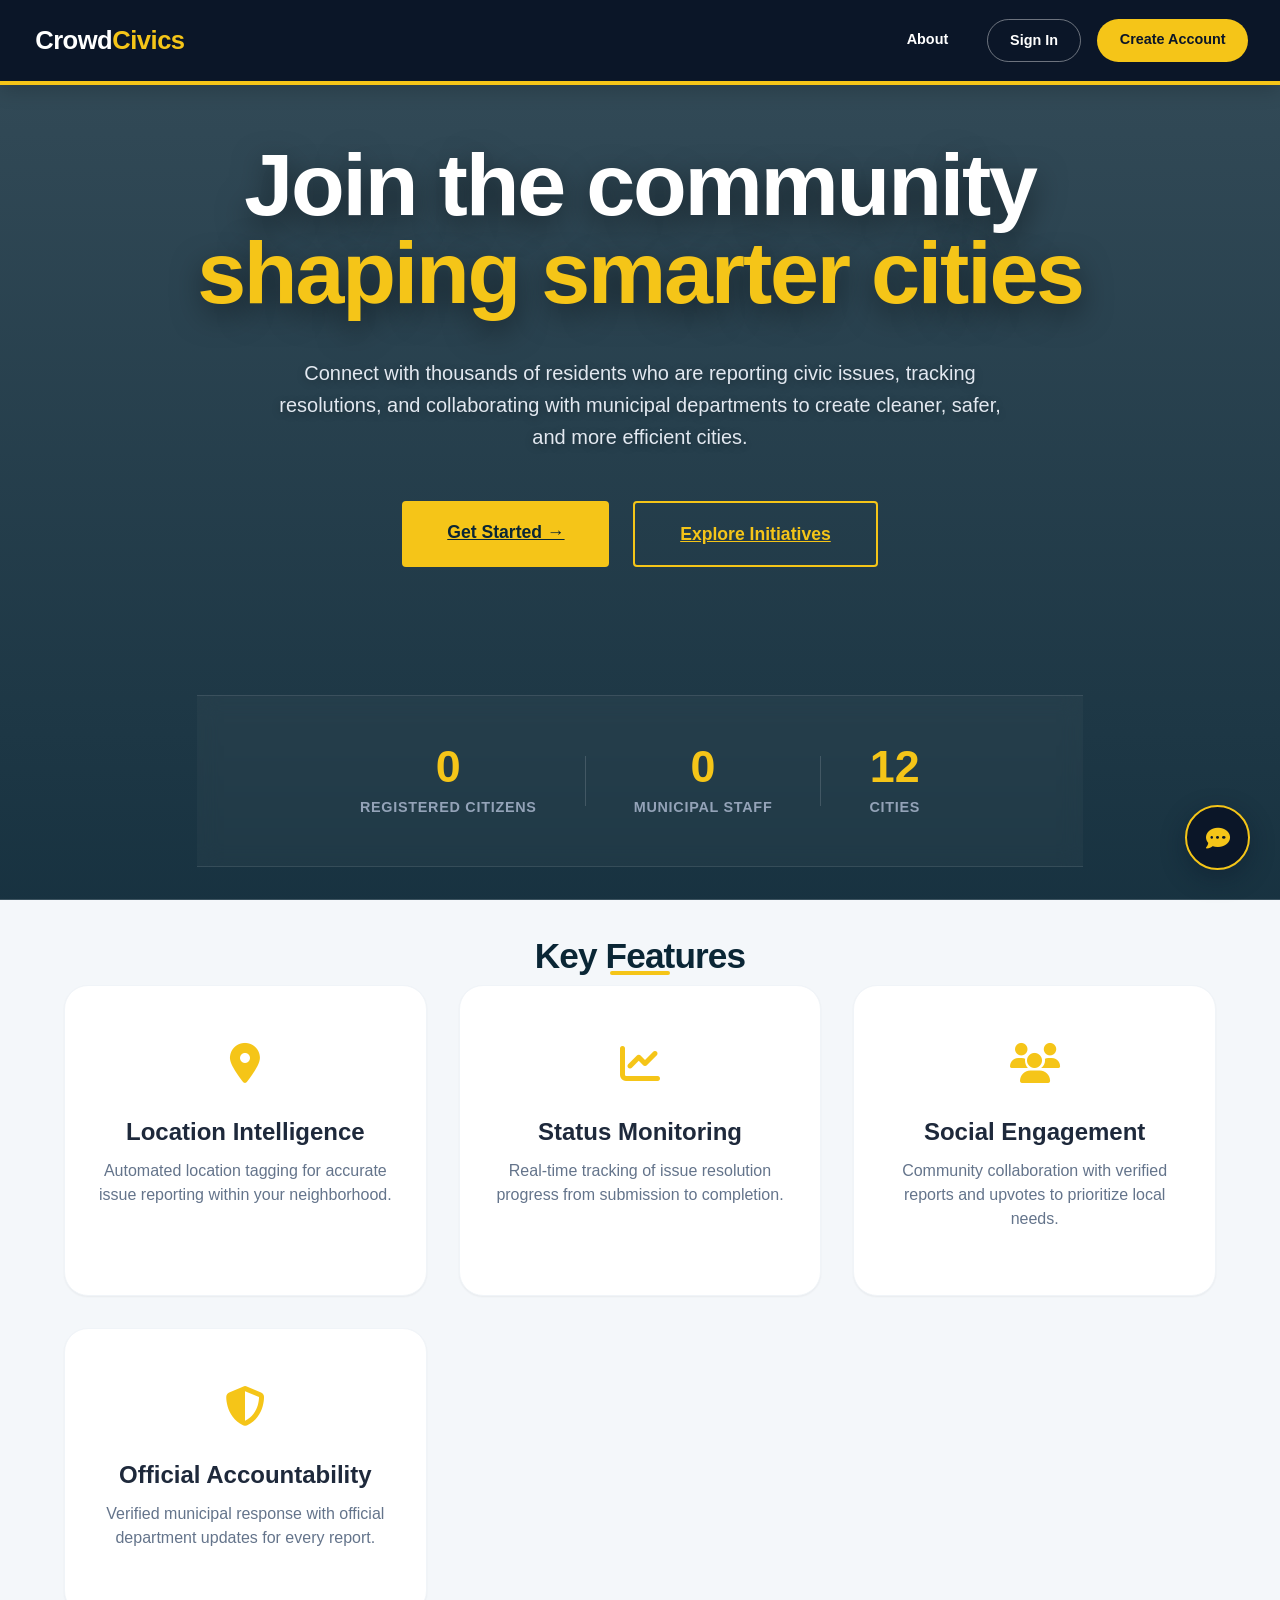
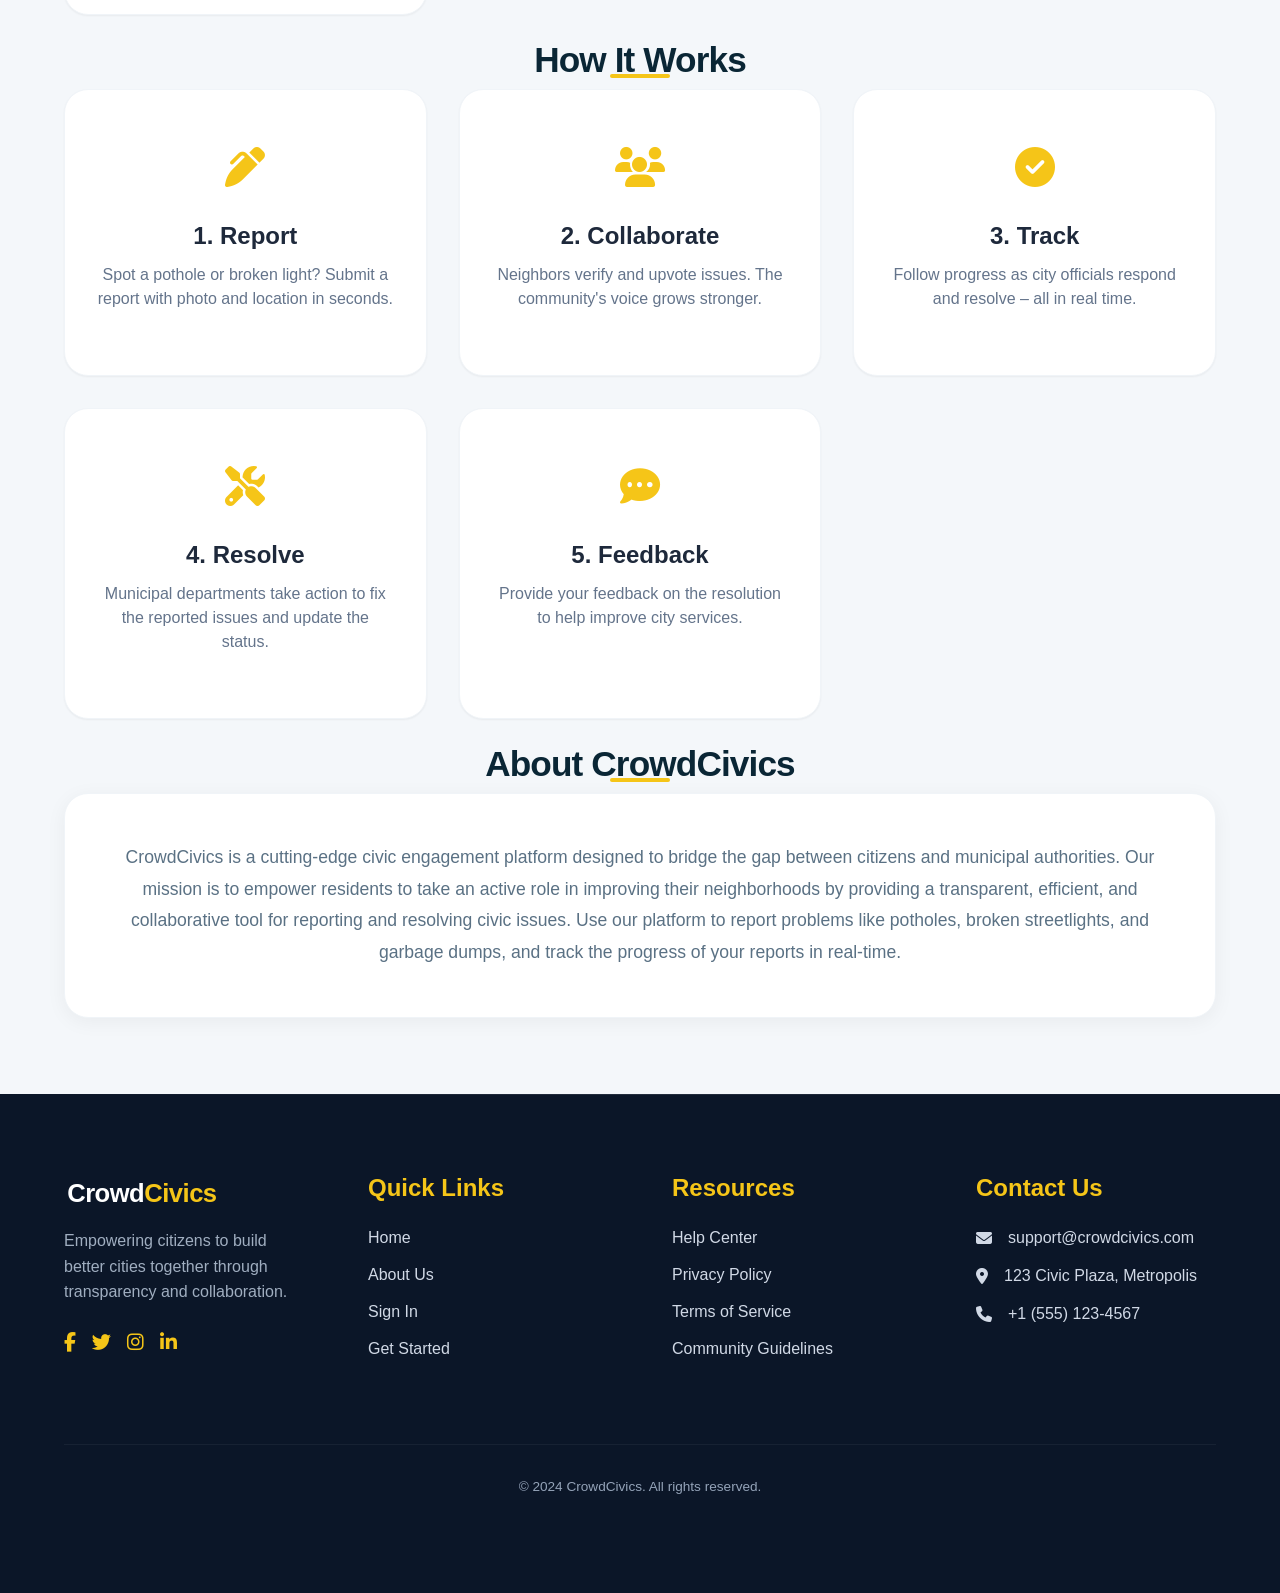
==== commit 0940b9d5: "Updated project files" ====
--- a/index.html
+++ b/index.html
@@ -7,6 +7,7 @@
     <title>CrowdCivics - Modern Civic Engagement</title>
     <link rel="icon" type="image/png" href="favicon.png">
     <link rel="stylesheet" href="styles.css">
+    <link rel="stylesheet" href="chat.css">
     <link rel="stylesheet" href="https://cdnjs.cloudflare.com/ajax/libs/font-awesome/6.4.0/css/all.min.css">
     <style>
         :root {
@@ -641,77 +642,33 @@
         </div>
     </footer>
 
-    <button id="assistantToggle" class="assistant-toggle" title="Chat with Assistant">
+    <!-- Assistant Chat Widget -->
+    <button id="chatToggle" class="chat-widget-fab" title="Chat with Assistant">
         <i class="fas fa-comment-dots"></i>
     </button>
 
-    <div id="assistantSidebar" class="assistant-sidebar">
-        <div class="sidebar-header">
+    <div id="chatWindow" class="chat-widget-window">
+        <div class="chat-widget-header">
             <div class="sidebar-title">
                 <i class="fas fa-robot"></i>
                 <span>CrowdCivics Assistant</span>
             </div>
-            <button id="assistantClose" class="sidebar-close">&times;</button>
-        </div>
-
-        <div id="assistantMessages" class="sidebar-chat-content">
-            <div class="msg msg-bot">
-                Hello! I'm your CrowdCivics Assistant. How can I help you today?
-            </div>
-        </div>
-
-        <div class="sidebar-chat-input">
-            <form id="assistantForm" class="chat-form-unified">
-                <input id="assistantInput" type="text" class="chat-input-unified" placeholder="Ask about issues..."
+            <button id="chatClose" class="chat-widget-close">&times;</button>
+        </div>
+        <div id="chatMessages" class="chat-widget-messages"></div>
+        <div class="chat-widget-input-bar">
+            <form id="chatForm" class="chat-form-unified">
+                <input id="chatInput" type="text" class="chat-widget-input" placeholder="Ask about issues..."
                     autocomplete="off">
-                <button type="submit" class="chat-send-unified">Send</button>
+                <button type="submit" class="chat-widget-send"><i class="fas fa-paper-plane"></i></button>
             </form>
         </div>
-
-
     </div>
 
     <script src="main.js"></script>
     <script>
-        const assistantToggle = document.getElementById('assistantToggle');
-        const assistantSidebar = document.getElementById('assistantSidebar');
-        const assistantClose = document.getElementById('assistantClose');
-        const assistantForm = document.getElementById('assistantForm');
-        const assistantInput = document.getElementById('assistantInput');
-        const assistantMessages = document.getElementById('assistantMessages');
-
-        assistantToggle.addEventListener('click', () => {
-            assistantSidebar.classList.add('active');
-            assistantToggle.style.opacity = '0';
-            assistantToggle.style.pointerEvents = 'none';
-        });
-
-        assistantClose.addEventListener('click', () => {
-            assistantSidebar.classList.remove('active');
-            assistantToggle.style.opacity = '1';
-            assistantToggle.style.pointerEvents = 'auto';
-        });
-
-        assistantForm.addEventListener('submit', (e) => {
-            e.preventDefault();
-            const text = assistantInput.value.trim();
-            if (!text) return;
-
-            const userMsg = document.createElement('div');
-            userMsg.className = 'msg msg-user';
-            userMsg.textContent = text;
-            assistantMessages.appendChild(userMsg);
-            assistantInput.value = '';
-            assistantMessages.scrollTop = assistantMessages.scrollHeight;
-
-            setTimeout(() => {
-                const botMsg = document.createElement('div');
-                botMsg.className = 'msg msg-bot';
-                botMsg.textContent = window.getBotReply(text);
-                assistantMessages.appendChild(botMsg);
-                assistantMessages.scrollTop = assistantMessages.scrollHeight;
-            }, 600);
-        });
+        const assistantToggle = null; // Cleaned up
+
 
         async function fetchLiveStats() {
             try {
--- a/chat.css
+++ b/chat.css
@@ -0,0 +1,234 @@
+/* ── CrowdCivics Assistant Premium Styles ── */
+
+:root {
+  --chat-navy: #0b1628;
+  --chat-gold: #f5c518;
+  --chat-bg: #ffffff;
+  --chat-text: #1e293b;
+  --chat-muted: #64748b;
+  --chat-shadow: 0 10px 40px rgba(0,0,0,0.15);
+  --chat-radius: 20px;
+}
+
+/* FAB Toggle */
+.chat-widget-fab {
+  position: fixed;
+  bottom: 30px;
+  right: 30px;
+  width: 65px;
+  height: 65px;
+  background: var(--chat-navy);
+  color: var(--chat-gold);
+  border: 2px solid var(--chat-gold);
+  border-radius: 50%;
+  display: flex;
+  align-items: center;
+  justify-content: center;
+  cursor: pointer;
+  z-index: 2000;
+  box-shadow: 0 8px 25px rgba(11, 22, 40, 0.4);
+  transition: all 0.3s cubic-bezier(0.175, 0.885, 0.32, 1.275);
+  font-size: 1.5rem;
+}
+
+.chat-widget-fab:hover {
+  transform: scale(1.1) rotate(5deg);
+}
+
+/* Chat Window */
+.chat-widget-window {
+  position: fixed;
+  bottom: 110px;
+  right: 30px;
+  width: 380px;
+  height: 550px;
+  background: var(--chat-bg);
+  border-radius: var(--chat-radius);
+  box-shadow: var(--chat-shadow);
+  display: none;
+  flex-direction: column;
+  overflow: hidden;
+  z-index: 2000;
+  border: 1px solid rgba(0,0,0,0.05);
+  animation: chatFadeIn 0.3s ease-out;
+}
+
+@keyframes chatFadeIn {
+  from { opacity: 0; transform: translateY(20px) scale(0.95); }
+  to { opacity: 1; transform: translateY(0) scale(1); }
+}
+
+.chat-widget-window.active {
+  display: flex;
+}
+
+/* Header */
+.chat-widget-header {
+  background: var(--chat-navy);
+  color: #fff;
+  padding: 18px 24px;
+  display: flex;
+  align-items: center;
+  justify-content: space-between;
+  border-bottom: 3px solid var(--chat-gold);
+}
+
+.chat-widget-header span {
+  font-weight: 700;
+  font-size: 1.1rem;
+  letter-spacing: 0.02em;
+}
+
+.chat-widget-close {
+  background: none;
+  border: none;
+  color: #fff;
+  font-size: 1.5rem;
+  cursor: pointer;
+  opacity: 0.7;
+  transition: opacity 0.2s;
+  line-height: 1;
+}
+
+.chat-widget-close:hover {
+  opacity: 1;
+}
+
+/* Messages Area */
+.chat-widget-messages {
+  flex: 1;
+  padding: 20px;
+  overflow-y: auto;
+  display: flex;
+  flex-direction: column;
+  gap: 15px;
+  background-color: #f8fafc;
+  scroll-behavior: smooth;
+}
+
+.chat-bubble {
+  max-width: 85%;
+  padding: 12px 18px;
+  border-radius: 16px;
+  font-size: 0.95rem;
+  line-height: 1.5;
+  position: relative;
+}
+
+.chat-bubble.bot {
+  background: #fff;
+  color: var(--chat-text);
+  align-self: flex-start;
+  border-bottom-left-radius: 4px;
+  box-shadow: 0 2px 10px rgba(0,0,0,0.03);
+  border: 1px solid rgba(0,0,0,0.05);
+}
+
+.chat-bubble.user {
+  background: var(--chat-navy);
+  color: #fff;
+  align-self: flex-end;
+  border-bottom-right-radius: 4px;
+  box-shadow: 0 4px 15px rgba(11, 22, 40, 0.1);
+}
+
+/* Input Area */
+.chat-widget-input-bar {
+  padding: 15px 20px;
+  background: #fff;
+  border-top: 1px solid #e2e8f0;
+  display: flex;
+  gap: 10px;
+}
+
+.chat-widget-input {
+  flex: 1;
+  padding: 10px 16px;
+  border: 1px solid #e2e8f0;
+  border-radius: 25px;
+  outline: none;
+  font-size: 0.95rem;
+  transition: border-color 0.2s;
+}
+
+.chat-widget-input:focus {
+  border-color: var(--chat-gold);
+}
+
+.chat-widget-send {
+  background: var(--chat-gold);
+  color: var(--chat-navy);
+  border: none;
+  width: 40px;
+  height: 40px;
+  border-radius: 50%;
+  display: flex;
+  align-items: center;
+  justify-content: center;
+  cursor: pointer;
+  transition: all 0.2s;
+  font-size: 0.9rem;
+}
+
+.chat-widget-send:hover {
+  transform: scale(1.1);
+  background: #e0b010;
+}
+
+/* ── Charting Components ── */
+.chat-mini-chart {
+  margin-top: 10px;
+  display: flex;
+  flex-direction: column;
+  gap: 8px;
+  padding: 12px;
+  background: rgba(0,0,0,0.02);
+  border-radius: 12px;
+  width: 100%;
+}
+
+.chart-item {
+  display: flex;
+  flex-direction: column;
+  gap: 4px;
+}
+
+.chart-label {
+  font-size: 0.8rem;
+  font-weight: 700;
+  color: var(--chat-muted);
+}
+
+.chart-bar-wrap {
+  width: 100%;
+  height: 12px;
+  background: #e2e8f0;
+  border-radius: 6px;
+  overflow: hidden;
+}
+
+.chart-bar {
+  height: 100%;
+  border-radius: 6px;
+  transition: width 1s ease-out;
+}
+
+.chart-bar.gold  { background: var(--chat-gold); }
+.chart-bar.blue  { background: #38bdf8; }
+.chart-bar.green { background: #10b981; }
+.chart-bar.red   { background: #ef4444; }
+
+.chart-val {
+  font-size: 0.75rem;
+  font-weight: 800;
+  margin-top: 2px;
+  color: var(--chat-navy);
+}
+
+@media (max-width: 480px) {
+  .chat-widget-window {
+    width: calc(100% - 40px);
+    right: 20px;
+    height: 70vh;
+  }
+}
